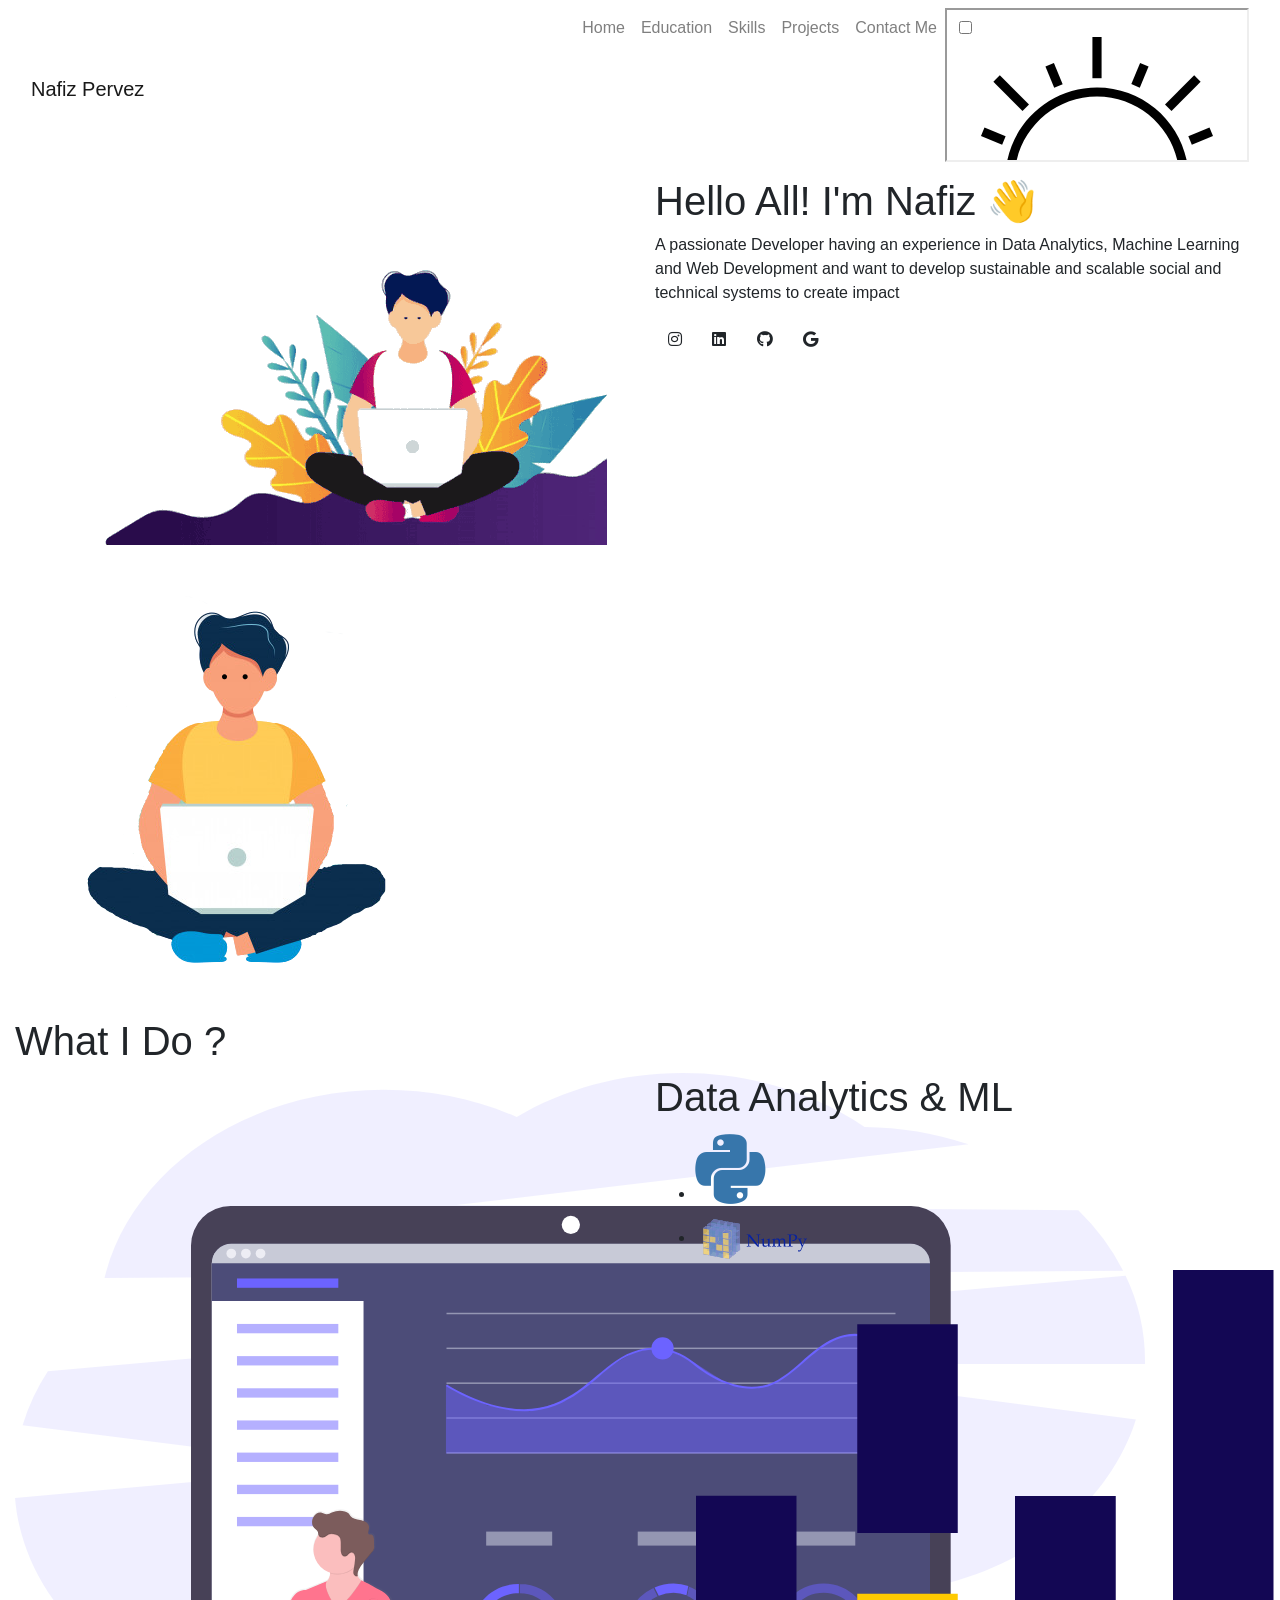
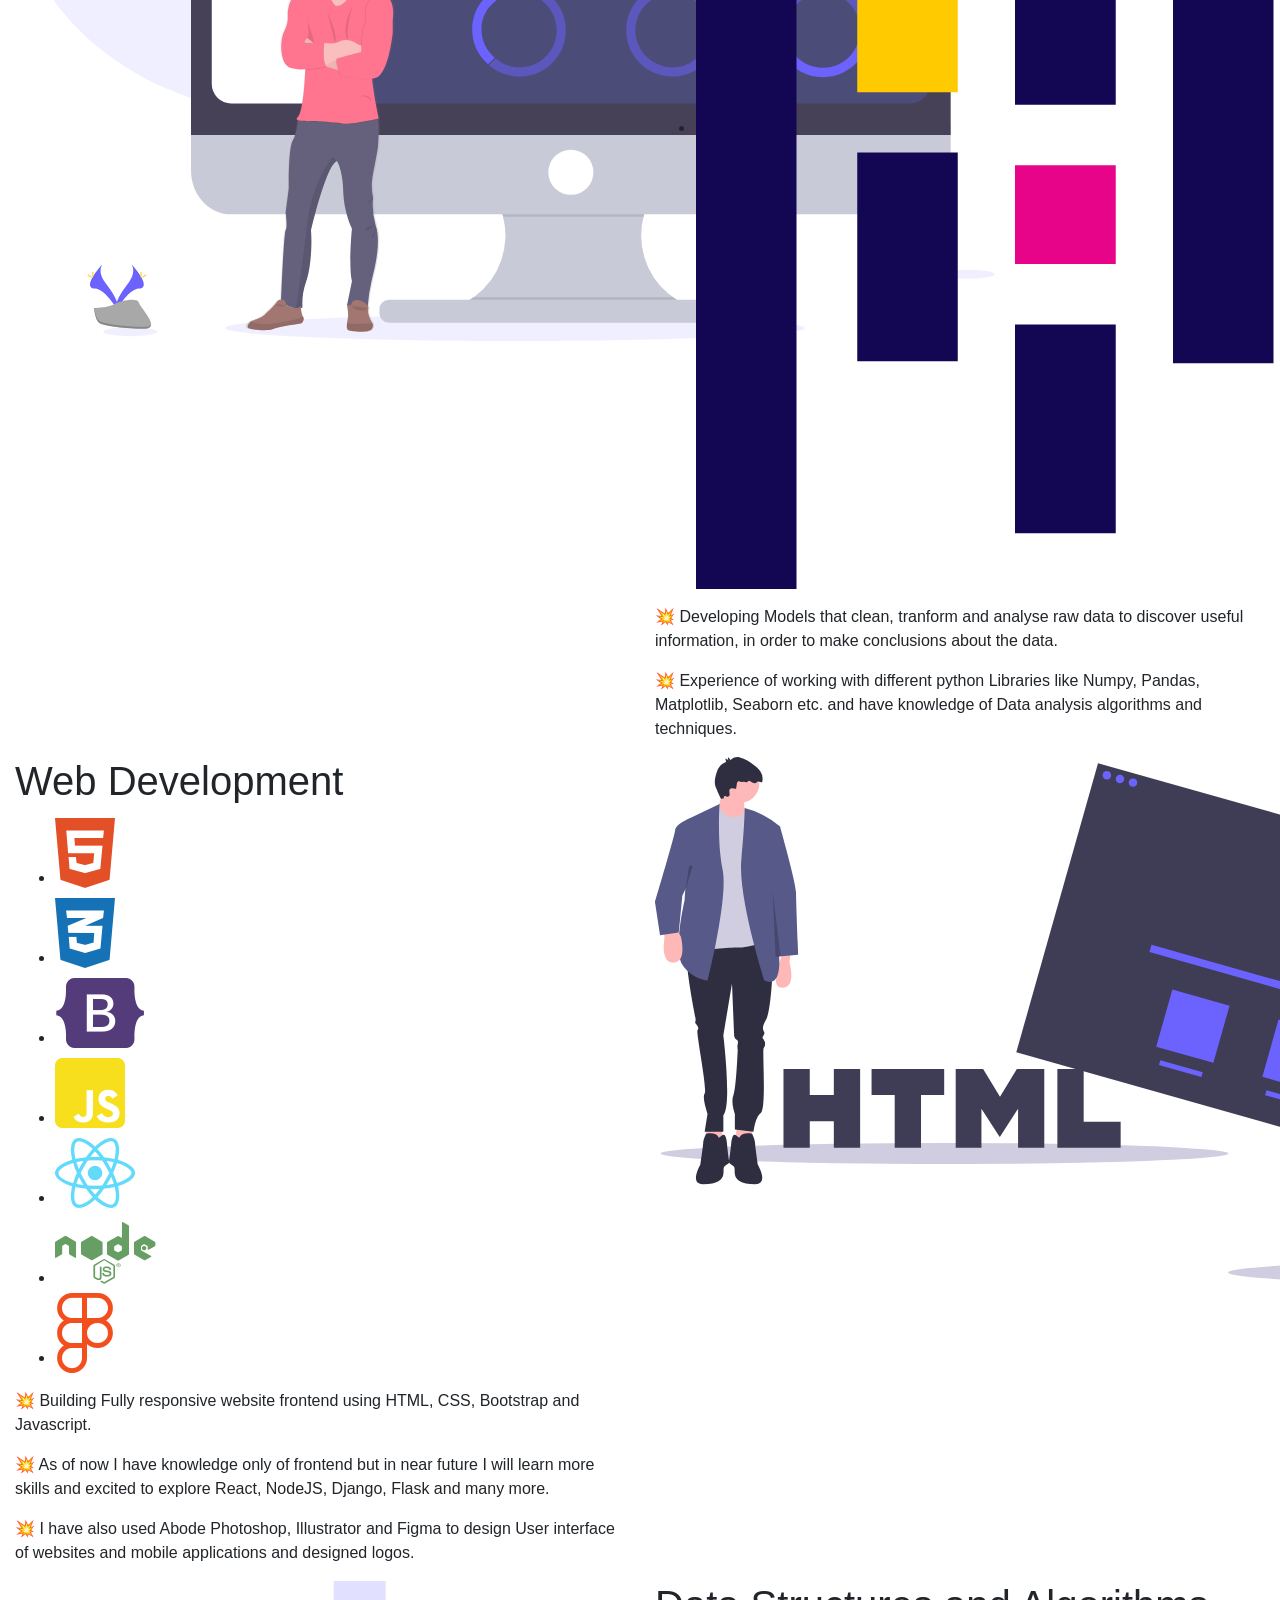
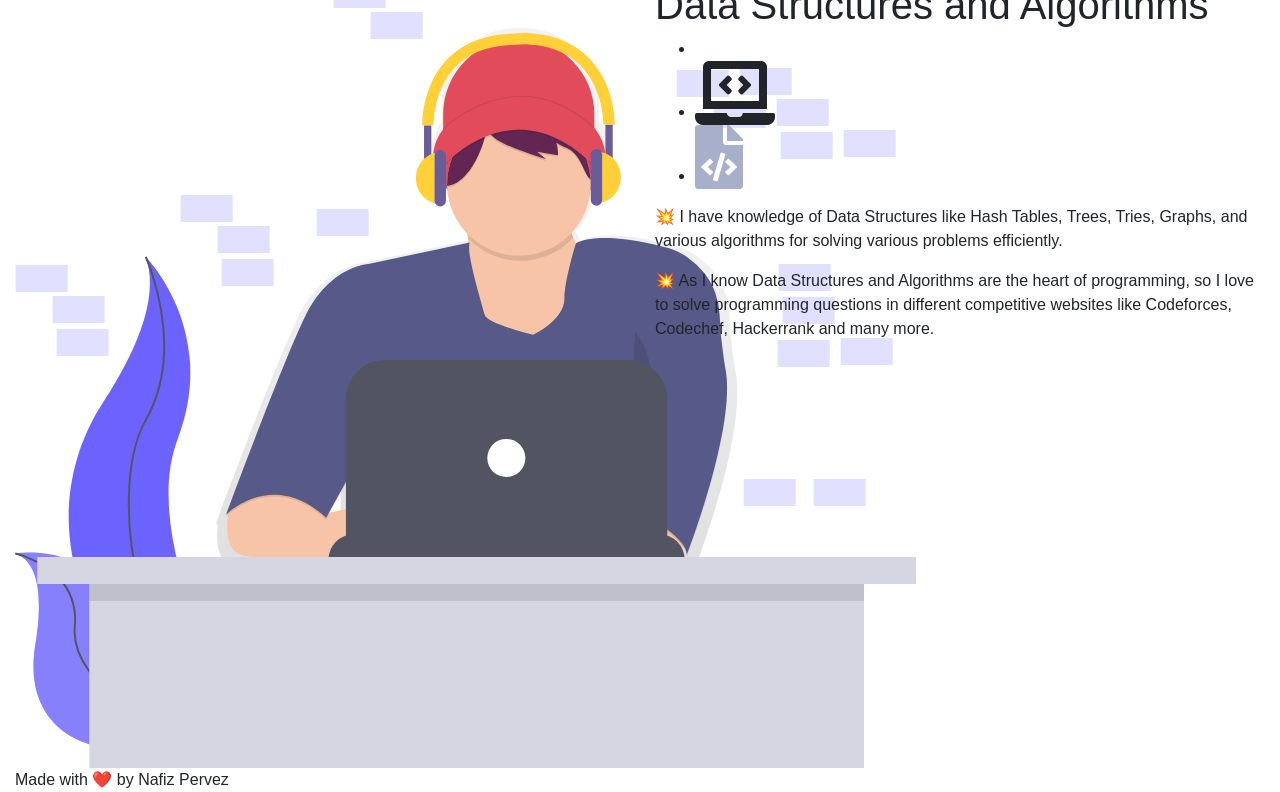
==== index.html @ e8b87438 "Name Changed First Name" ====
<!DOCTYPE html>
<html lang="en" dir="ltr">
  <head>
    <meta charset="utf-8" />
    <meta name="viewport" content="width=device-width,initial-scale=1" />
    <title>Nafiz's Portfolio</title>
    <link rel="icon" href="Image/engineer.ico" />
    <link
      rel="stylesheet"
      href="https://stackpath.bootstrapcdn.com/bootstrap/4.5.0/css/bootstrap.min.css"
      integrity="sha384-9aIt2nRpC12Uk9gS9baDl411NQApFmC26EwAOH8WgZl5MYYxFfc+NcPb1dKGj7Sk"
      crossorigin="anonymous"
    />
    <link rel="stylesheet" href="style.css" />
    <link rel="stylesheet" href="dark-mode.css" />

    <link
      href="https://fonts.googleapis.com/css2?family=Arizonia&family=Montserrat:wght@400;800&display=swap"
      rel="stylesheet"
    />
    <link
      href="https://fonts.googleapis.com/css2?family=Open+Sans:wght@700&display=swap"
      rel="stylesheet"
    />
    <link
      rel="stylesheet"
      href="https://use.fontawesome.com/releases/v5.4.1/css/all.css"
    />
    <link
      rel="stylesheet"
      href="https://cdnjs.cloudflare.com/ajax/libs/font-awesome/5.13.1/css/all.min.css"
    />
    <script
      src="https://code.jquery.com/jquery-3.5.1.slim.min.js"
      integrity="sha384-DfXdz2htPH0lsSSs5nCTpuj/zy4C+OGpamoFVy38MVBnE+IbbVYUew+OrCXaRkfj"
      crossorigin="anonymous"
    ></script>
    <script
      src="https://cdn.jsdelivr.net/npm/popper.js@1.16.0/dist/umd/popper.min.js"
      integrity="sha384-Q6E9RHvbIyZFJoft+2mJbHaEWldlvI9IOYy5n3zV9zzTtmI3UksdQRVvoxMfooAo"
      crossorigin="anonymous"
    ></script>
    <script
      src="https://stackpath.bootstrapcdn.com/bootstrap/4.5.0/js/bootstrap.min.js"
      integrity="sha384-OgVRvuATP1z7JjHLkuOU7Xw704+h835Lr+6QL9UvYjZE3Ipu6Tp75j7Bh/kR0JKI"
      crossorigin="anonymous"
    ></script>
  </head>
  <script
    async
    src="https://www.googletagmanager.com/gtag/js?id=G-WZXPVQDR2Q"
  ></script>
  <script>
    window.dataLayer = window.dataLayer || [];
    function gtag() {
      dataLayer.push(arguments);
    }
    gtag("js", new Date());

    gtag("config", "G-WZXPVQDR2Q");
  </script>
  <body class="container-fluid body_section">
    <header>
      <nav class="navbar navbar-expand-lg navbar-light">
        <a class="navbar-brand brand-name" href="#">Nafiz Pervez</a>
        <button
          class="navbar-toggler"
          type="button"
          data-toggle="collapse"
          data-target="#navbarSupportedContent"
          aria-controls="navbarSupportedContent"
          aria-expanded="false"
          aria-label="Toggle navigation"
        >
          <span class="navbar-toggler-icon"></span>
        </button>

        <div class="collapse navbar-collapse" id="navbarSupportedContent">
          <ul class="navbar-nav ml-auto">
            <li class="nav-item">
              <a class="nav-link headerachor" href="index.html">Home</a>
            </li>
            <li class="nav-item">
              <a class="nav-link headerachor" href="education.html"
                >Education</a
              >
            </li>
            <li class="nav-item">
              <a class="nav-link headerachor" href="skill.html">Skills</a>
            </li>
            <li class="nav-item">
              <a class="nav-link headerachor" href="project.html">Projects</a>
            </li>
            <li class="nav-item">
              <a class="nav-link headerachor" href="contact.html">Contact Me</a>
            </li>
            <li>
              <iframe
                id="toggle-iframe"
                onload="onIframeLoad()"
                src="toggle.html"
              ></iframe>
            </li>
          </ul>
        </div>
      </nav>
    </header>

    <section id="Home">
      <div class="row column1">
        <div class="col-lg-6 col-md-6 first-image">
          <img class="boyimage" src="Image/20200630_162659.gif" alt="" />
        </div>
        <div class="col-lg-6 section-1">
          <h1 class="Hello">
            Hello All! I'm Nafiz <span class="wave">👋</span>
          </h1>
          <p>
            A passionate Developer having an experience in Data Analytics,
            Machine Learning and Web Development and want to develop sustainable
            and scalable social and technical systems to create impact
          </p>
          <div class="social_media_icon">
            <a
              class="btn"
              href="https://www.instagram.com/Nafiz.verma_/"
              target="_blank"
            >
              <i class="fab fa-instagram"></i>
            </a>
            <a
              class="btn"
              href="https://www.linkedin.com/in/Nafiz-verma-70b9b0196/"
              target="_blank"
            >
              <i class="fab fa-linkedin" aria-hidden="true"></i>
            </a>
            <a
              class="btn"
              href="https://github.com/AjitVerma15"
              target="_blank"
            >
              <i class="fab fa-github"></i>
            </a>
            <a
              class="btn"
              href="mailto:ajitverma1503@gmail.com"
              target="_blank"
            >
              <i class="fab fa-google"></i>
            </a>
          </div>
        </div>
        <div class="Image-boy col-lg-6">
          <img class="boy" src="Image/Boy-image.png" alt="" />
        </div>
      </div>
    </section>

    <section id="Whatido">
      <h1>What I Do ?</h1>
      <div class="row feature-1">
        <div class="col-lg-6 col-md-6 Feature-first-image">
          <img class="Feature-svg-image" src="Image/Data_Analysis.svg" alt="" />
        </div>
        <div class="col-lg-6 col-md-6">
          <h1 class="Feature-Heading">Data Analytics & ML</h1>
          <ul class="dev-icon">
            <li><i class="fab fa-python fa-5x" style="color: #3776ab;"></i></li>
            <li><img class="numpy" src="Image/numpy-ar21.svg" alt="" /></li>
            <li>
              <img class="pandas" src="Image/kindpng_5747046.png" alt="" />
            </li>
          </ul>
          <div class="Data-Analytic">
            <p class="Features-paragraph">
              💥 Developing Models that clean, tranform and analyse raw data to
              discover useful information, in order to make conclusions about
              the data.
            </p>
            <p class="Features-paragraph">
              💥 Experience of working with different python Libraries like
              Numpy, Pandas, Matplotlib, Seaborn etc. and have knowledge of Data
              analysis algorithms and techniques.
            </p>
          </div>
        </div>
      </div>
      <div class="row feature-2">
        <div class="col-lg-6 col-md-6 feature-web">
          <h1 class="Feature-Heading">Web Development</h1>
          <ul class="dev-icon">
            <li><i class="fab fa-html5 fa-5x" style="color: #e34f26;"></i></li>
            <li>
              <i class="fab fa-css3-alt fa-5x" style="color: #1572b6;"></i>
            </li>
            <li>
              <i class="fab fa-bootstrap fa-5x" style="color: #543b79;"></i>
            </li>
            <li>
              <i class="fab fa-js-square fa-5x" style="color: #f7df1e;"></i>
            </li>
            <li><i class="fab fa-react fa-5x" style="color: #61dafb;"></i></li>
            <li><i class="fab fa-node fa-5x" style="color: #679e63;"></i></li>
            <li><i class="fab fa-figma fa-5x" style="color: #f24e1e;"></i></li>
          </ul>
          <div class="Data-Analytic">
            <p class="Features-paragraph">
              💥 Building Fully responsive website frontend using HTML, CSS,
              Bootstrap and Javascript.
            </p>
            <p class="Features-paragraph">
              💥 As of now I have knowledge only of frontend but in near future
              I will learn more skills and excited to explore React, NodeJS,
              Django, Flask and many more.
            </p>
            <p class="Features-paragraph">
              💥 I have also used Abode Photoshop, Illustrator and Figma to
              design User interface of websites and mobile applications and
              designed logos.
            </p>
          </div>
        </div>
        <div class="col-lg-6 col-md-6 Feature-second-image">
          <img class="Feature-svg-image" src="Image/website.svg" alt="" />
        </div>
      </div>
      <div class="row feature-3">
        <div class="col-lg-6 col-md-6 Feature-third-image">
          <img class="Feature-svg-image-3" src="Image/Coding.svg" alt="" />
        </div>
        <div class="col-lg-6 col-md-6 feature-coding">
          <h1 class="Feature-Heading">Data Structures and Algorithms</h1>
          <ul class="dev-icon">
            <li></li>
            <li><i class="fas fa-laptop-code fa-4x"></i></li>

            <li>
              <i class="fas fa-file-code fa-4x" style="color: #a8afcb;"></i>
            </li>
          </ul>
          <div class="Data-Analytic">
            <p class="Features-paragraph">
              💥 I have knowledge of Data Structures like Hash Tables, Trees,
              Tries, Graphs, and various algorithms for solving various problems
              efficiently.
            </p>
            <p class="Features-paragraph">
              💥 As I know Data Structures and Algorithms are the heart of
              programming, so I love to solve programming questions in different
              competitive websites like Codeforces, Codechef, Hackerrank and
              many more.
            </p>
          </div>
        </div>
      </div>
    </section>
    <footer class="footer">Made with ❤️ by Nafiz Pervez</footer>
    <script src="dark-mode.js"></script>
  </body>
</html>
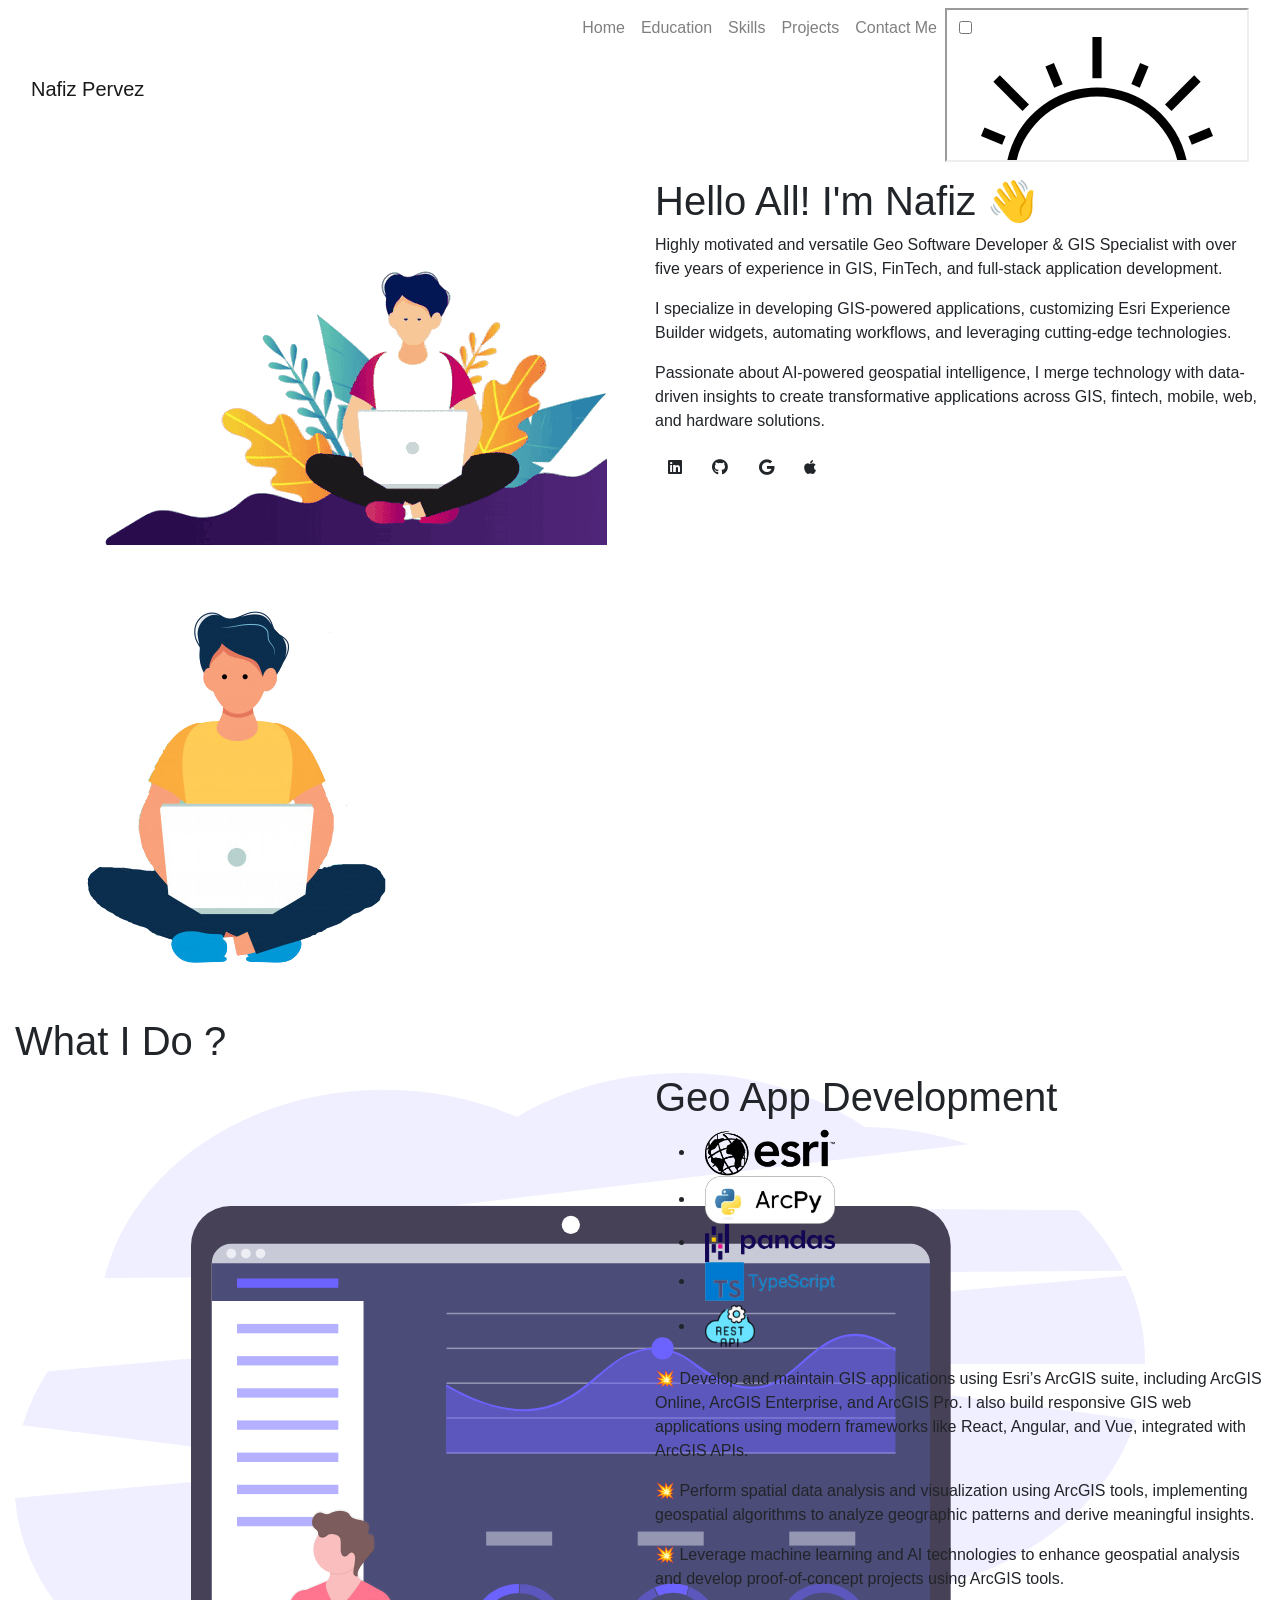
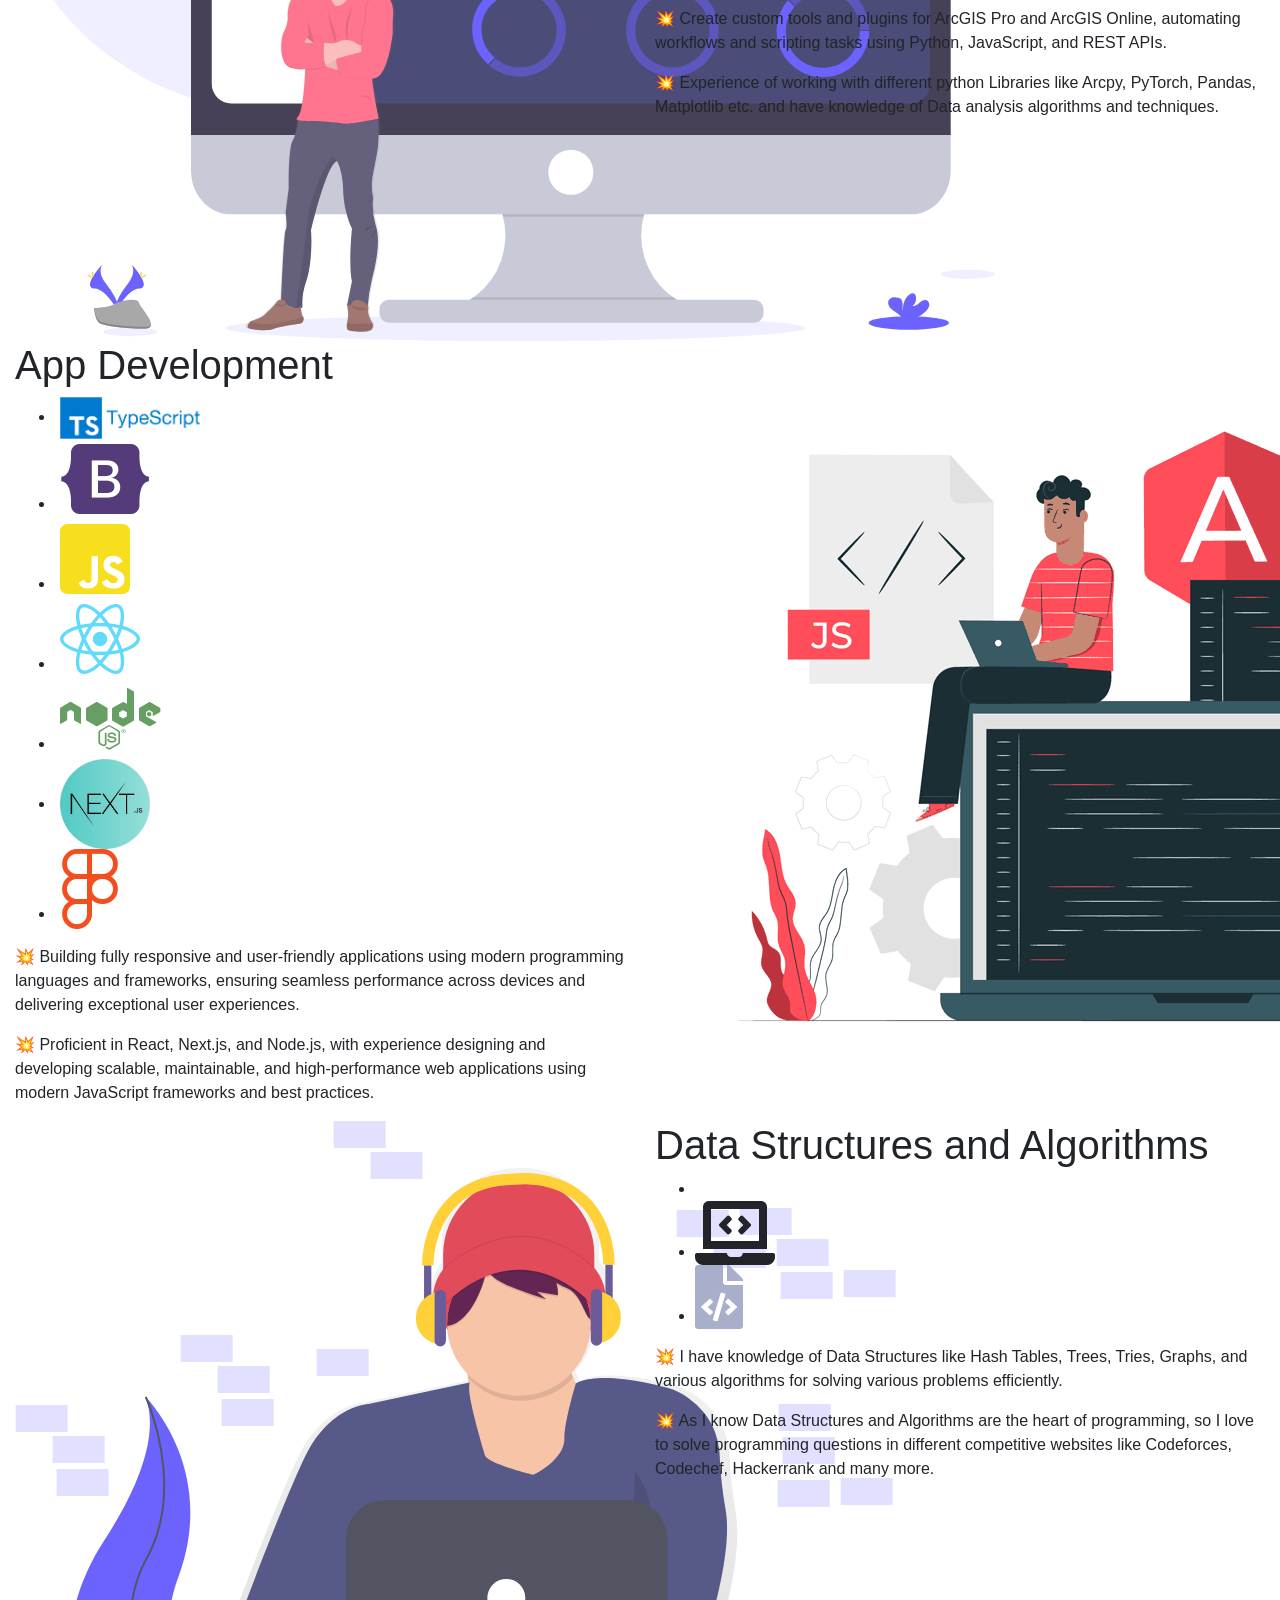
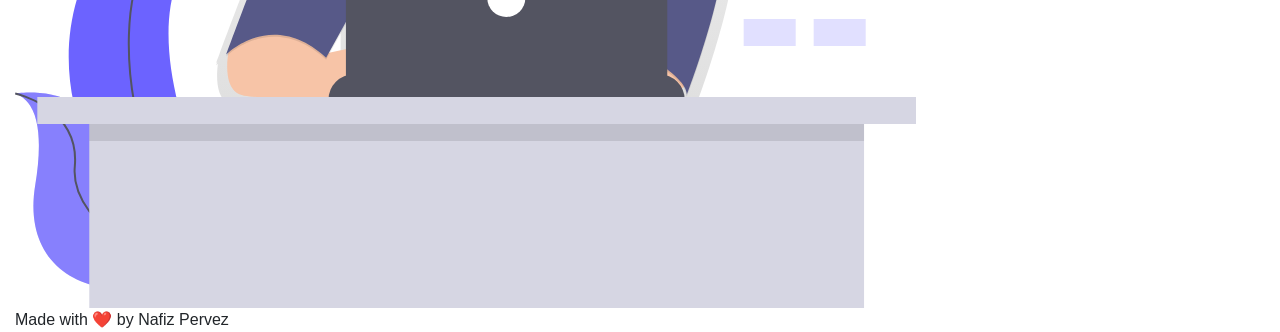
==== commit da9f63b6: "Home Page Changed" ====
--- a/index.html
+++ b/index.html
@@ -1,55 +1,32 @@
 <!DOCTYPE html>
 <html lang="en" dir="ltr">
+
   <head>
     <meta charset="utf-8" />
     <meta name="viewport" content="width=device-width,initial-scale=1" />
     <title>Nafiz's Portfolio</title>
     <link rel="icon" href="Image/engineer.ico" />
-    <link
-      rel="stylesheet"
-      href="https://stackpath.bootstrapcdn.com/bootstrap/4.5.0/css/bootstrap.min.css"
-      integrity="sha384-9aIt2nRpC12Uk9gS9baDl411NQApFmC26EwAOH8WgZl5MYYxFfc+NcPb1dKGj7Sk"
-      crossorigin="anonymous"
-    />
+    <link rel="stylesheet" href="https://stackpath.bootstrapcdn.com/bootstrap/4.5.0/css/bootstrap.min.css"
+      integrity="sha384-9aIt2nRpC12Uk9gS9baDl411NQApFmC26EwAOH8WgZl5MYYxFfc+NcPb1dKGj7Sk" crossorigin="anonymous" />
     <link rel="stylesheet" href="style.css" />
     <link rel="stylesheet" href="dark-mode.css" />
 
-    <link
-      href="https://fonts.googleapis.com/css2?family=Arizonia&family=Montserrat:wght@400;800&display=swap"
-      rel="stylesheet"
-    />
-    <link
-      href="https://fonts.googleapis.com/css2?family=Open+Sans:wght@700&display=swap"
-      rel="stylesheet"
-    />
-    <link
-      rel="stylesheet"
-      href="https://use.fontawesome.com/releases/v5.4.1/css/all.css"
-    />
-    <link
-      rel="stylesheet"
-      href="https://cdnjs.cloudflare.com/ajax/libs/font-awesome/5.13.1/css/all.min.css"
-    />
-    <script
-      src="https://code.jquery.com/jquery-3.5.1.slim.min.js"
+    <link href="https://fonts.googleapis.com/css2?family=Arizonia&family=Montserrat:wght@400;800&display=swap"
+      rel="stylesheet" />
+    <link href="https://fonts.googleapis.com/css2?family=Open+Sans:wght@700&display=swap" rel="stylesheet" />
+    <link rel="stylesheet" href="https://use.fontawesome.com/releases/v5.4.1/css/all.css" />
+    <link rel="stylesheet" href="https://cdnjs.cloudflare.com/ajax/libs/font-awesome/5.13.1/css/all.min.css" />
+    <script src="https://code.jquery.com/jquery-3.5.1.slim.min.js"
       integrity="sha384-DfXdz2htPH0lsSSs5nCTpuj/zy4C+OGpamoFVy38MVBnE+IbbVYUew+OrCXaRkfj"
-      crossorigin="anonymous"
-    ></script>
-    <script
-      src="https://cdn.jsdelivr.net/npm/popper.js@1.16.0/dist/umd/popper.min.js"
+      crossorigin="anonymous"></script>
+    <script src="https://cdn.jsdelivr.net/npm/popper.js@1.16.0/dist/umd/popper.min.js"
       integrity="sha384-Q6E9RHvbIyZFJoft+2mJbHaEWldlvI9IOYy5n3zV9zzTtmI3UksdQRVvoxMfooAo"
-      crossorigin="anonymous"
-    ></script>
-    <script
-      src="https://stackpath.bootstrapcdn.com/bootstrap/4.5.0/js/bootstrap.min.js"
+      crossorigin="anonymous"></script>
+    <script src="https://stackpath.bootstrapcdn.com/bootstrap/4.5.0/js/bootstrap.min.js"
       integrity="sha384-OgVRvuATP1z7JjHLkuOU7Xw704+h835Lr+6QL9UvYjZE3Ipu6Tp75j7Bh/kR0JKI"
-      crossorigin="anonymous"
-    ></script>
+      crossorigin="anonymous"></script>
   </head>
-  <script
-    async
-    src="https://www.googletagmanager.com/gtag/js?id=G-WZXPVQDR2Q"
-  ></script>
+  <script async src="https://www.googletagmanager.com/gtag/js?id=G-WZXPVQDR2Q"></script>
   <script>
     window.dataLayer = window.dataLayer || [];
     function gtag() {
@@ -59,19 +36,13 @@
 
     gtag("config", "G-WZXPVQDR2Q");
   </script>
+
   <body class="container-fluid body_section">
     <header>
       <nav class="navbar navbar-expand-lg navbar-light">
         <a class="navbar-brand brand-name" href="#">Nafiz Pervez</a>
-        <button
-          class="navbar-toggler"
-          type="button"
-          data-toggle="collapse"
-          data-target="#navbarSupportedContent"
-          aria-controls="navbarSupportedContent"
-          aria-expanded="false"
-          aria-label="Toggle navigation"
-        >
+        <button class="navbar-toggler" type="button" data-toggle="collapse" data-target="#navbarSupportedContent"
+          aria-controls="navbarSupportedContent" aria-expanded="false" aria-label="Toggle navigation">
           <span class="navbar-toggler-icon"></span>
         </button>
 
@@ -81,9 +52,7 @@
               <a class="nav-link headerachor" href="index.html">Home</a>
             </li>
             <li class="nav-item">
-              <a class="nav-link headerachor" href="education.html"
-                >Education</a
-              >
+              <a class="nav-link headerachor" href="education.html">Education</a>
             </li>
             <li class="nav-item">
               <a class="nav-link headerachor" href="skill.html">Skills</a>
@@ -95,11 +64,7 @@
               <a class="nav-link headerachor" href="contact.html">Contact Me</a>
             </li>
             <li>
-              <iframe
-                id="toggle-iframe"
-                onload="onIframeLoad()"
-                src="toggle.html"
-              ></iframe>
+              <iframe id="toggle-iframe" onload="onIframeLoad()" src="toggle.html"></iframe>
             </li>
           </ul>
         </div>
@@ -116,38 +81,33 @@
             Hello All! I'm Nafiz <span class="wave">👋</span>
           </h1>
           <p>
-            A passionate Developer having an experience in Data Analytics,
-            Machine Learning and Web Development and want to develop sustainable
-            and scalable social and technical systems to create impact
+            Highly motivated and versatile Geo Software Developer & GIS Specialist with over five years of experience in
+            GIS,
+            FinTech, and full-stack application development.
+          </p>
+          <p>
+            I specialize in developing GIS-powered applications, customizing Esri Experience Builder widgets, automating
+            workflows, and leveraging cutting-edge technologies.
+          </p>
+          <p>
+            Passionate about AI-powered geospatial intelligence, I merge technology with data-driven insights to create
+            transformative applications across GIS, fintech, mobile, web, and hardware solutions.
           </p>
           <div class="social_media_icon">
-            <a
-              class="btn"
-              href="https://www.instagram.com/Nafiz.verma_/"
-              target="_blank"
-            >
+            <!-- <a class="btn" href="https://www.instagram.com/Nafiz.verma_/" target="_blank">
               <i class="fab fa-instagram"></i>
-            </a>
-            <a
-              class="btn"
-              href="https://www.linkedin.com/in/Nafiz-verma-70b9b0196/"
-              target="_blank"
-            >
+            </a> -->
+            <a class="btn" href="https://www.linkedin.com/in/nafizpervez/" target="_blank">
               <i class="fab fa-linkedin" aria-hidden="true"></i>
             </a>
-            <a
-              class="btn"
-              href="https://github.com/AjitVerma15"
-              target="_blank"
-            >
+            <a class="btn" href="https://github.com/nafizpervez" target="_blank">
               <i class="fab fa-github"></i>
             </a>
-            <a
-              class="btn"
-              href="mailto:ajitverma1503@gmail.com"
-              target="_blank"
-            >
+            <a class="btn" href="mailto:nafizpervez@gmail.com" target="_blank">
               <i class="fab fa-google"></i>
+            </a>
+            <a class="btn" href="mailto:nafiz.pervez@icloud.com" target="_blank">
+              <i class="fab fa-apple"></i>
             </a>
           </div>
         </div>
@@ -164,23 +124,53 @@
           <img class="Feature-svg-image" src="Image/Data_Analysis.svg" alt="" />
         </div>
         <div class="col-lg-6 col-md-6">
-          <h1 class="Feature-Heading">Data Analytics & ML</h1>
+          <h1 class="Feature-Heading">Geo App Development</h1>
           <ul class="dev-icon">
-            <li><i class="fab fa-python fa-5x" style="color: #3776ab;"></i></li>
-            <li><img class="numpy" src="Image/numpy-ar21.svg" alt="" /></li>
-            <li>
-              <img class="pandas" src="Image/kindpng_5747046.png" alt="" />
-            </li>
+            <li><img class="numpy" style="height: auto; width:150px; padding-left:10px; padding-right:10px;"
+                src="Image/Esri.png" alt="" />
+            </li>
+            <li><img class="numpy" style="height: auto; width:150px; padding-left:10px; padding-right:10px;"
+                src="Image/arcpy.png" alt="" />
+            </li>
+            <li>
+              <img class="pandas" style="height: auto; width:150px; padding-left:10px; padding-right:10px;"
+                src="Image/kindpng_5747046.png" alt="" />
+            </li>
+            <li><img class="numpy" style="height: auto; width:150px; padding-left:10px; padding-right:10px;"
+                src="Image/typescript.png" alt="" />
+            </li>
+            <li><img class="numpy" style="height: auto; width:70px; padding-left:10px; padding-right:10px;"
+                src="Image/rest.png" alt="" />
+            </li>
+
+
           </ul>
           <div class="Data-Analytic">
             <p class="Features-paragraph">
-              💥 Developing Models that clean, tranform and analyse raw data to
-              discover useful information, in order to make conclusions about
-              the data.
+              💥 Develop and maintain GIS applications using Esri’s ArcGIS suite, including ArcGIS Online, ArcGIS
+              Enterprise, and ArcGIS
+              Pro. I also build responsive GIS web applications using modern frameworks like React, Angular, and Vue,
+              integrated with
+              ArcGIS APIs.
+            </p>
+            <p class="Features-paragraph">
+              💥 Perform spatial data analysis and visualization using ArcGIS tools, implementing geospatial algorithms
+              to analyze
+              geographic patterns and derive meaningful insights.
+            </p>
+            <p class="Features-paragraph">
+              💥 Leverage machine learning and AI technologies to enhance geospatial analysis and develop
+              proof-of-concept projects using
+              ArcGIS tools.
+            </p>
+            <p class="Features-paragraph">
+              💥 Create custom tools and plugins for ArcGIS Pro and ArcGIS Online, automating workflows and scripting
+              tasks using Python,
+              JavaScript, and REST APIs.
             </p>
             <p class="Features-paragraph">
               💥 Experience of working with different python Libraries like
-              Numpy, Pandas, Matplotlib, Seaborn etc. and have knowledge of Data
+              Arcpy, PyTorch, Pandas, Matplotlib etc. and have knowledge of Data
               analysis algorithms and techniques.
             </p>
           </div>
@@ -188,41 +178,38 @@
       </div>
       <div class="row feature-2">
         <div class="col-lg-6 col-md-6 feature-web">
-          <h1 class="Feature-Heading">Web Development</h1>
+          <h1 class="Feature-Heading">App Development</h1>
           <ul class="dev-icon">
-            <li><i class="fab fa-html5 fa-5x" style="color: #e34f26;"></i></li>
-            <li>
-              <i class="fab fa-css3-alt fa-5x" style="color: #1572b6;"></i>
-            </li>
-            <li>
-              <i class="fab fa-bootstrap fa-5x" style="color: #543b79;"></i>
-            </li>
-            <li>
-              <i class="fab fa-js-square fa-5x" style="color: #f7df1e;"></i>
-            </li>
-            <li><i class="fab fa-react fa-5x" style="color: #61dafb;"></i></li>
-            <li><i class="fab fa-node fa-5x" style="color: #679e63;"></i></li>
-            <li><i class="fab fa-figma fa-5x" style="color: #f24e1e;"></i></li>
+            <li><img class="numpy" style="height: auto; width:150px; padding-left:5px; padding-right:5px;"
+                src="Image/typescript.png" alt="" />
+            </li>
+            <li>
+              <i class="fab fa-bootstrap fa-5x" style="color: #543b79; padding-left:5px; padding-right:5px;"></i>
+            </li>
+            <li>
+              <i class="fab fa-js-square fa-5x" style="color: #f7df1e; padding-left:5px; padding-right:5px;"></i>
+            </li>
+            <li><i class="fab fa-react fa-5x" style="color: #61dafb; padding-left:5px; padding-right:5px;"></i></li>
+            <li><i class="fab fa-node fa-5x" style="color: #679e63; padding-left:5px; padding-right:5px;"></i></li>
+            <li><img class="numpy" style="height: auto; width:100px; padding-left:5px; padding-right:5px;"
+                src="Image/next.png" alt="" />
+            </li>
+            <li><i class="fab fa-figma fa-5x" style="color: #f24e1e; padding-left:5px; padding-right:5px;"></i></li>
+
           </ul>
           <div class="Data-Analytic">
             <p class="Features-paragraph">
-              💥 Building Fully responsive website frontend using HTML, CSS,
-              Bootstrap and Javascript.
-            </p>
-            <p class="Features-paragraph">
-              💥 As of now I have knowledge only of frontend but in near future
-              I will learn more skills and excited to explore React, NodeJS,
-              Django, Flask and many more.
-            </p>
-            <p class="Features-paragraph">
-              💥 I have also used Abode Photoshop, Illustrator and Figma to
-              design User interface of websites and mobile applications and
-              designed logos.
+              💥 Building fully responsive and user-friendly applications using modern programming languages and
+              frameworks, ensuring seamless performance across devices and delivering exceptional user experiences.
+            </p>
+            <p class="Features-paragraph">
+              💥 Proficient in React, Next.js, and Node.js, with experience designing and developing scalable,
+              maintainable, and high-performance web applications using modern JavaScript frameworks and best practices.
             </p>
           </div>
         </div>
         <div class="col-lg-6 col-md-6 Feature-second-image">
-          <img class="Feature-svg-image" src="Image/website.svg" alt="" />
+          <img class="Feature-svg-image" style="padding-bottom: 20px;" src="Image/react-next.png" alt="" />
         </div>
       </div>
       <div class="row feature-3">
@@ -258,4 +245,5 @@
     <footer class="footer">Made with ❤️ by Nafiz Pervez</footer>
     <script src="dark-mode.js"></script>
   </body>
-</html>
+
+</html>
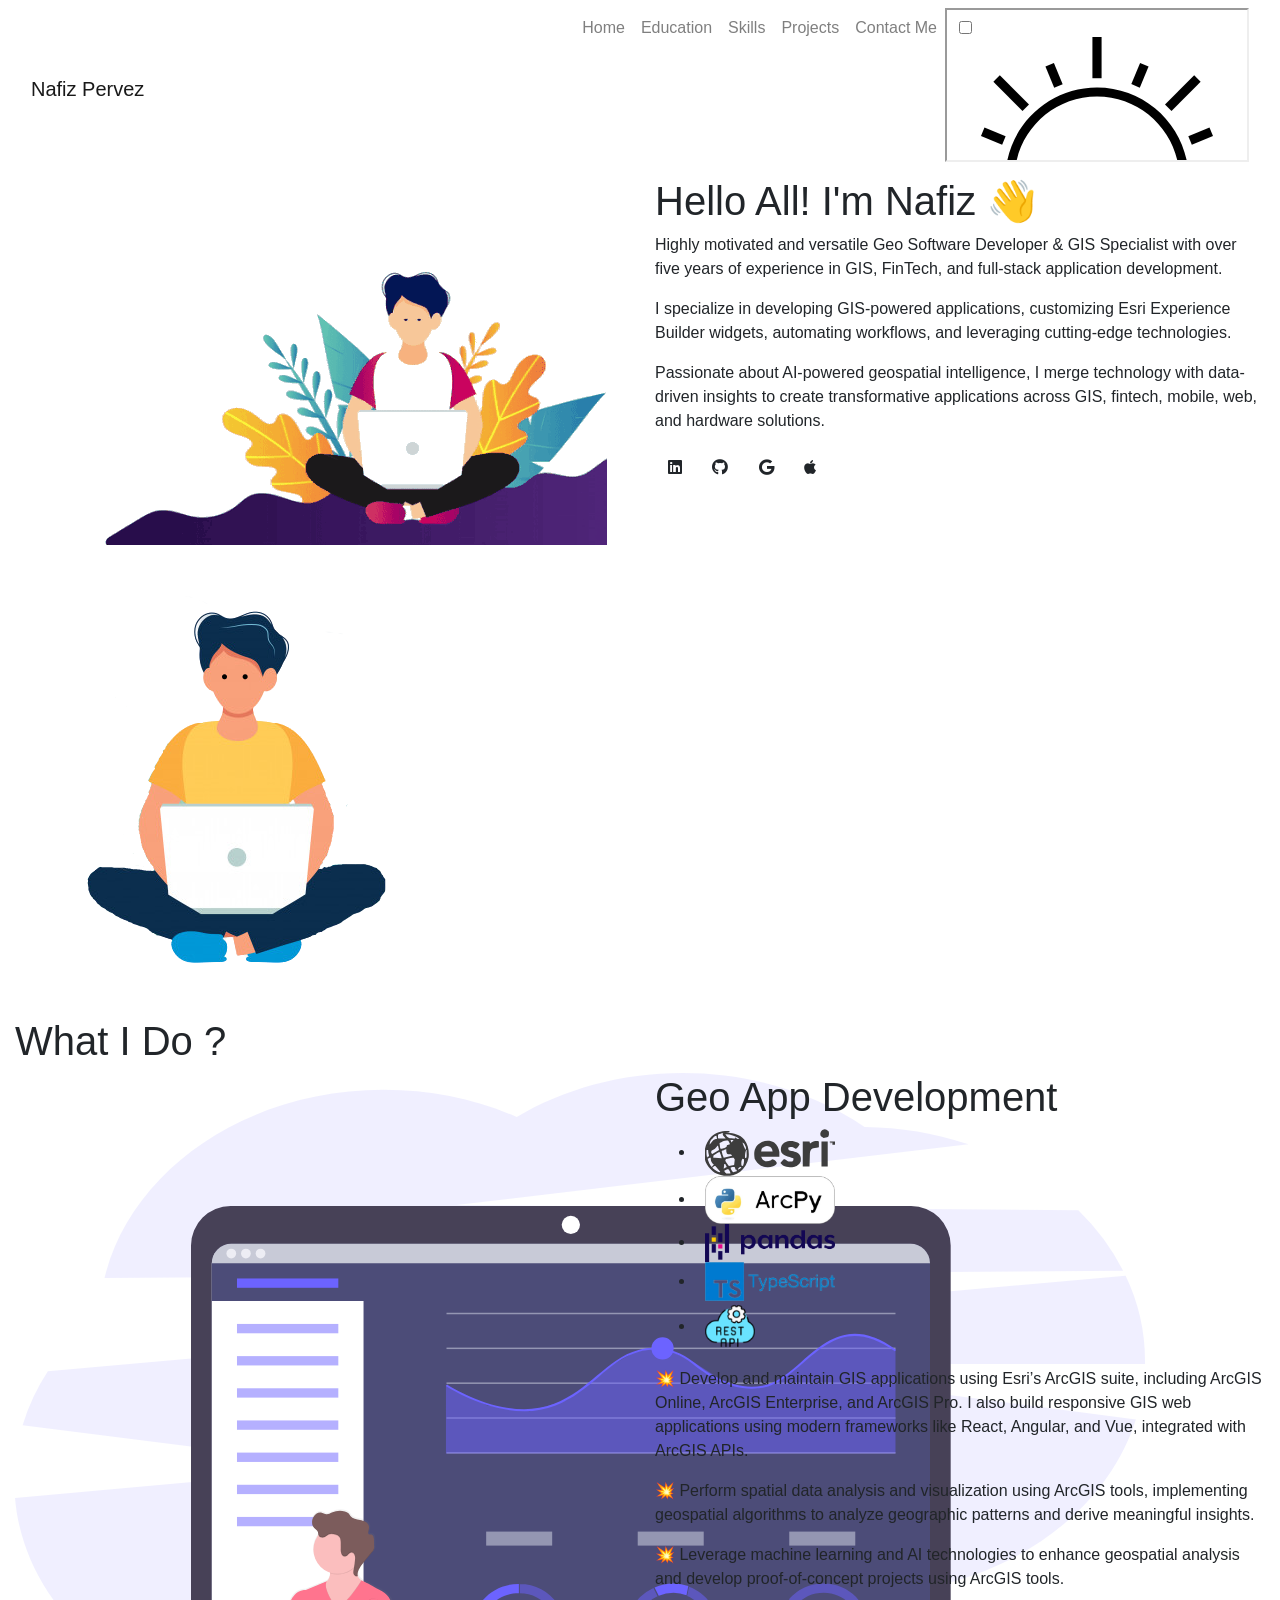
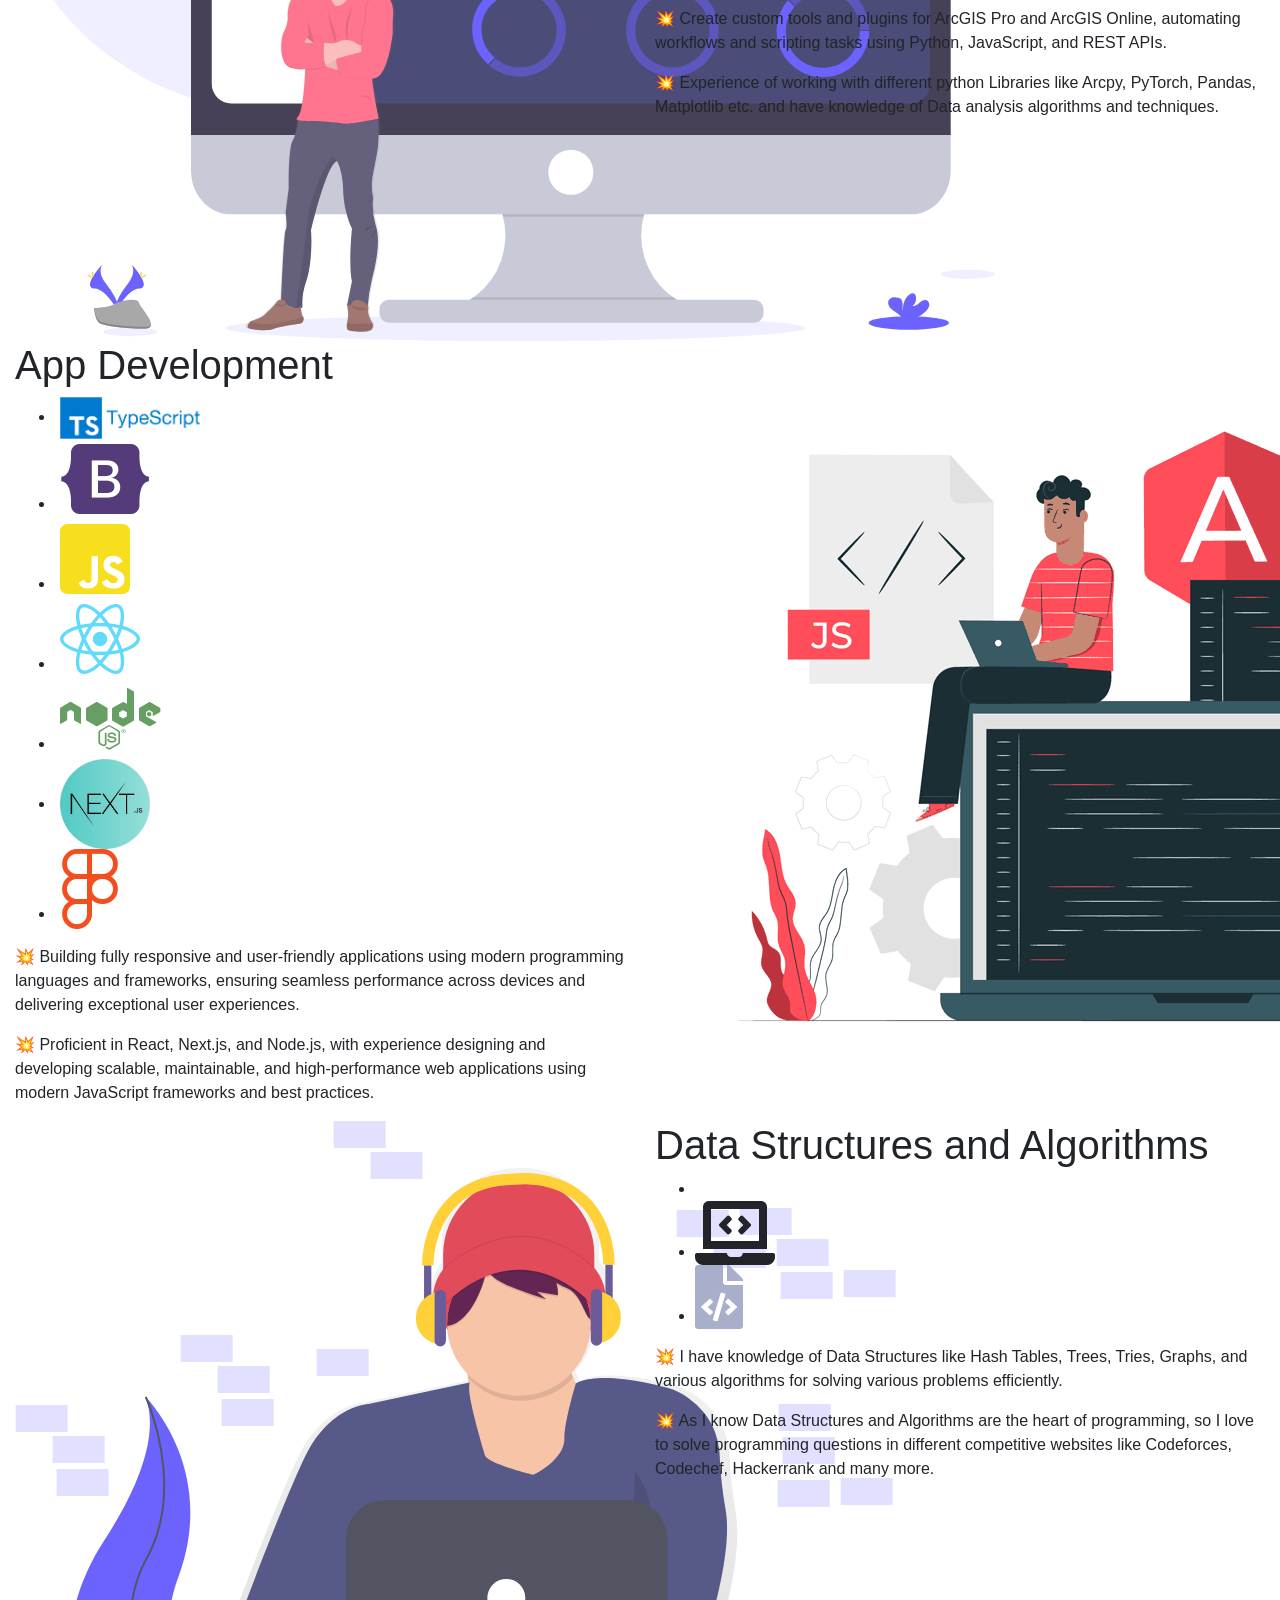
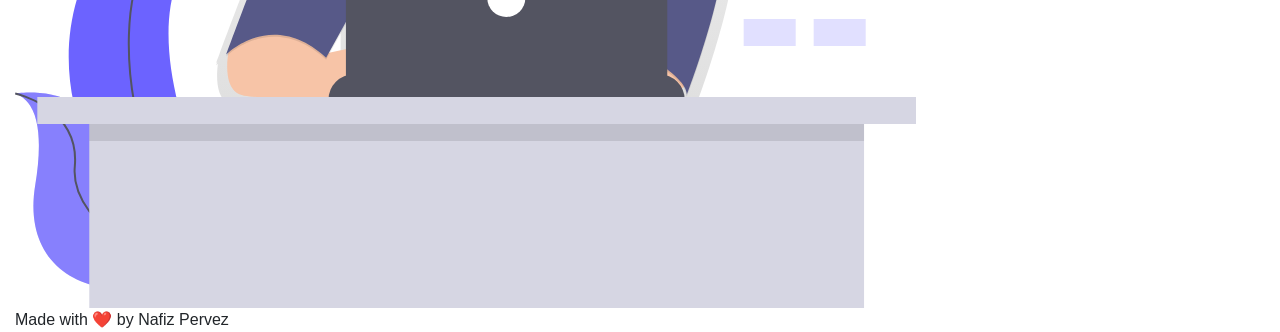
==== commit 633bf4ed: "Education and landing page updated" ====
--- a/index.html
+++ b/index.html
@@ -127,7 +127,7 @@
           <h1 class="Feature-Heading">Geo App Development</h1>
           <ul class="dev-icon">
             <li><img class="numpy" style="height: auto; width:150px; padding-left:10px; padding-right:10px;"
-                src="Image/Esri.png" alt="" />
+                src="Image/Esri.svg" alt="" />
             </li>
             <li><img class="numpy" style="height: auto; width:150px; padding-left:10px; padding-right:10px;"
                 src="Image/arcpy.png" alt="" />
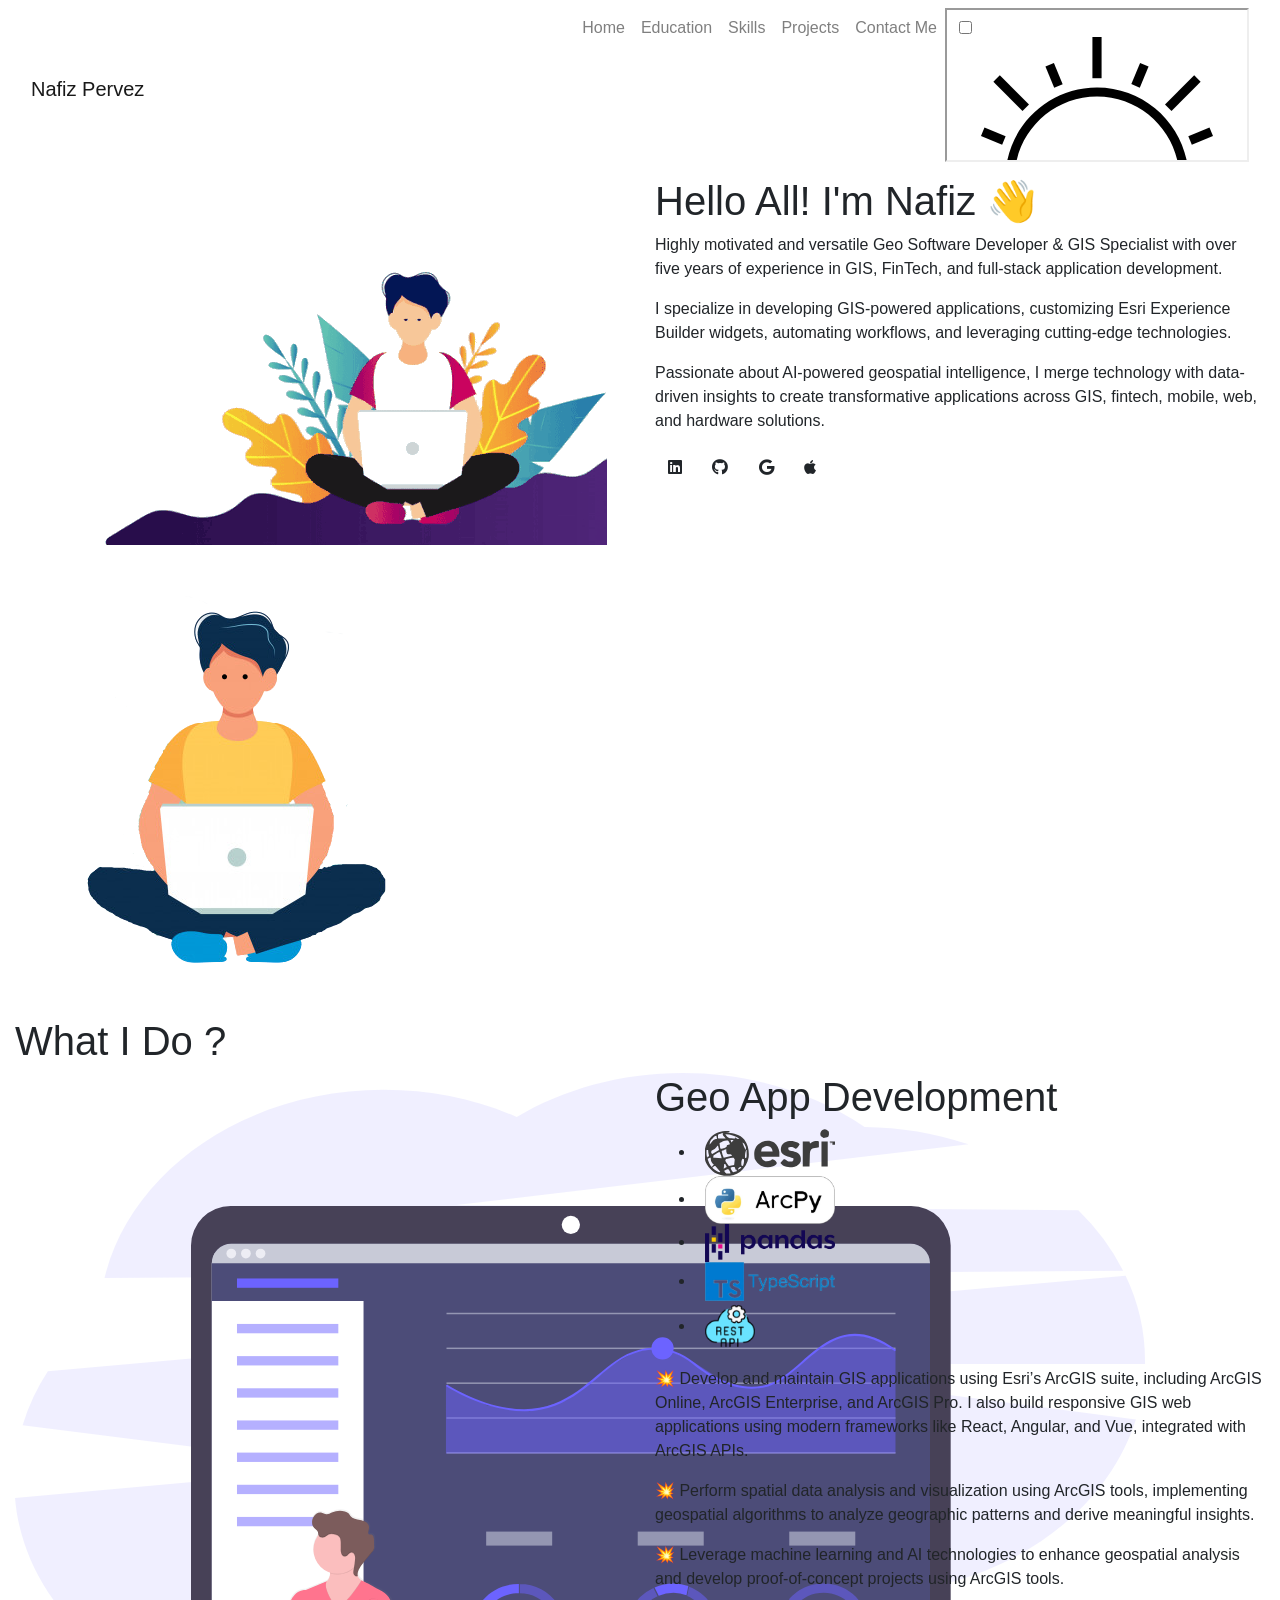
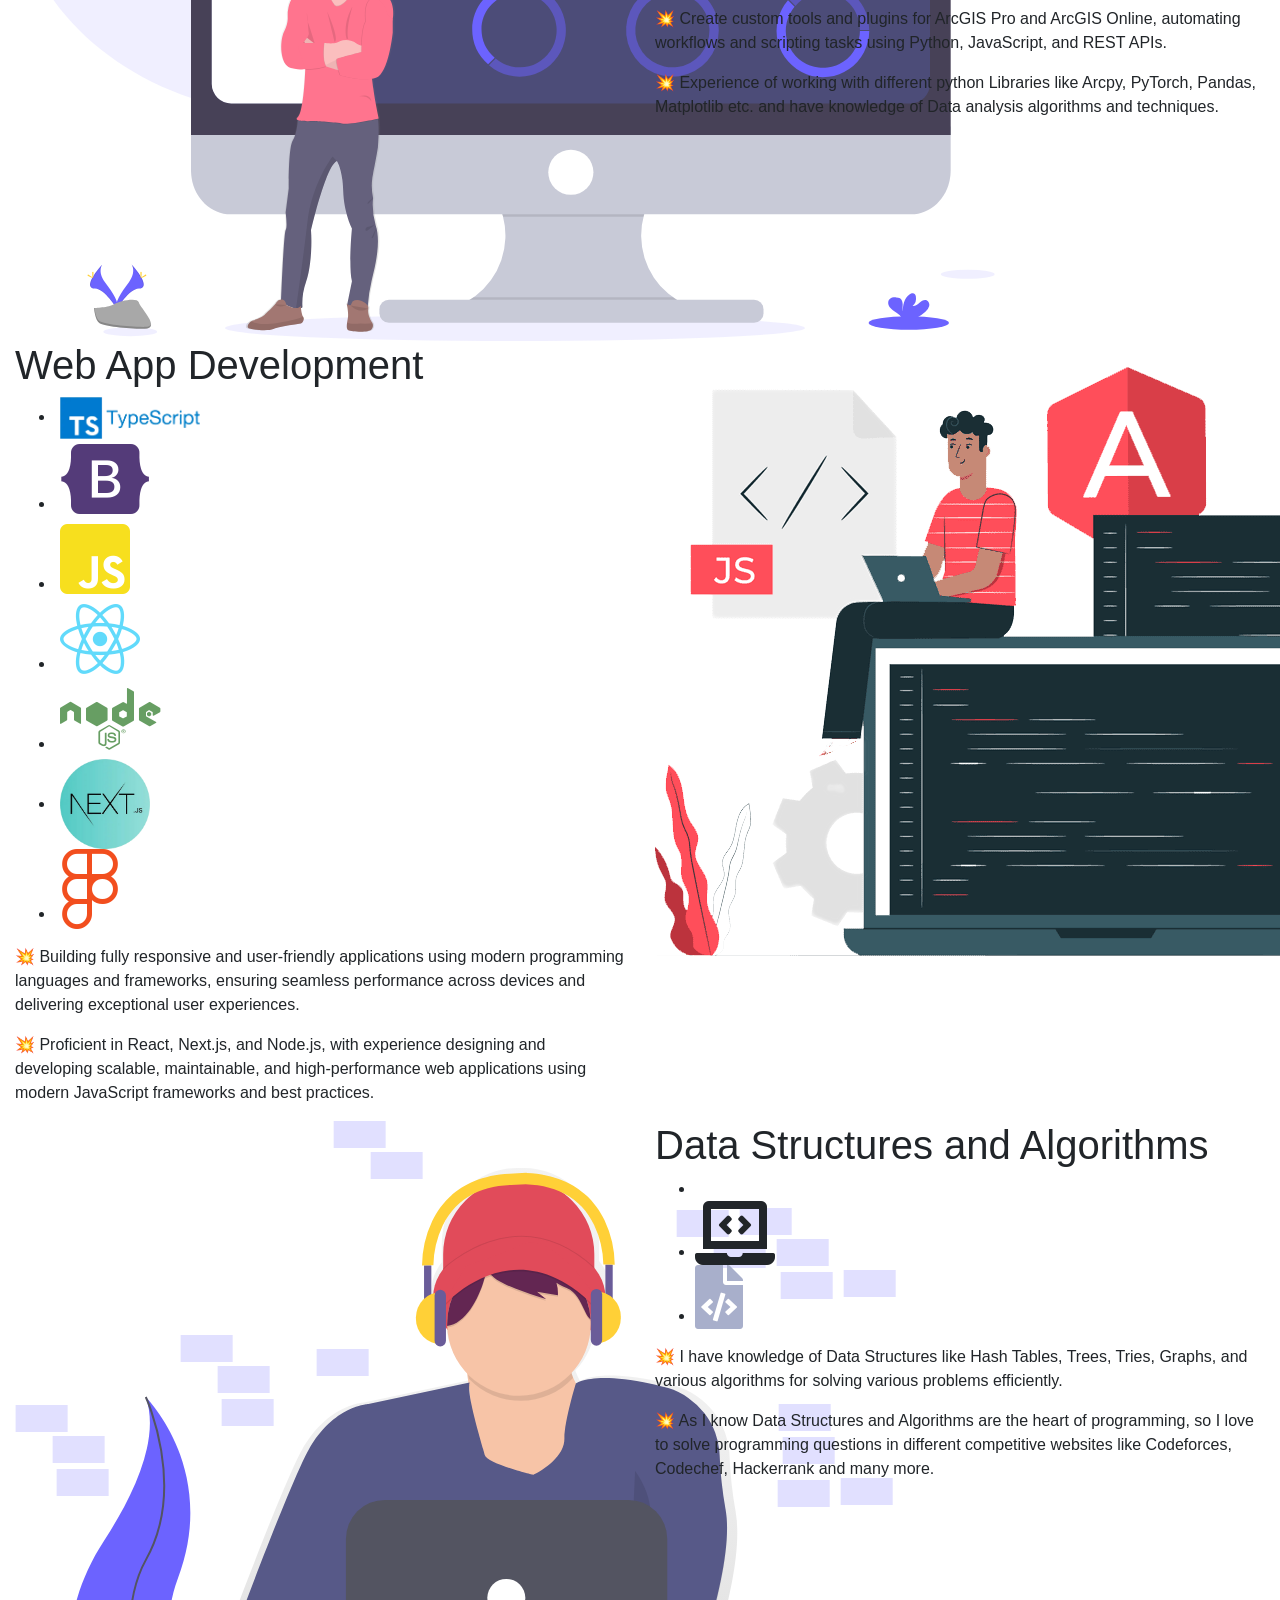
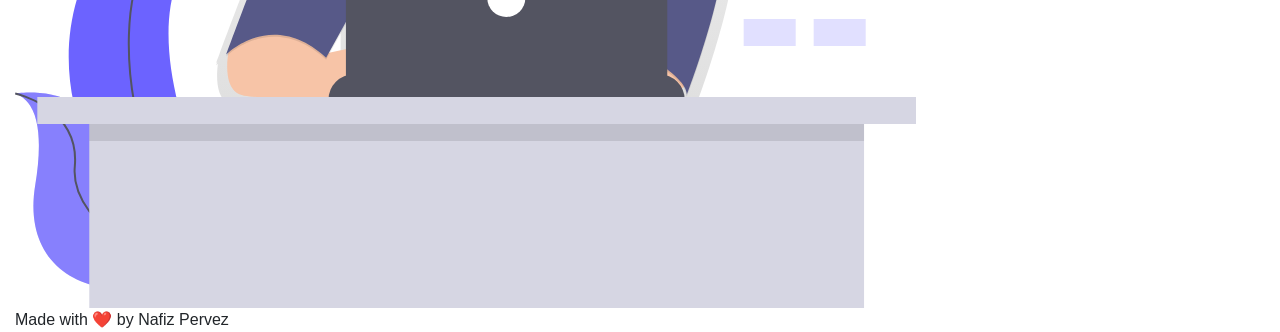
==== commit de4a9ab7: "landing react picture added" ====
--- a/index.html
+++ b/index.html
@@ -178,7 +178,7 @@
       </div>
       <div class="row feature-2">
         <div class="col-lg-6 col-md-6 feature-web">
-          <h1 class="Feature-Heading">App Development</h1>
+          <h1 class="Feature-Heading">Web App Development</h1>
           <ul class="dev-icon">
             <li><img class="numpy" style="height: auto; width:150px; padding-left:5px; padding-right:5px;"
                 src="Image/typescript.png" alt="" />
@@ -209,7 +209,7 @@
           </div>
         </div>
         <div class="col-lg-6 col-md-6 Feature-second-image">
-          <img class="Feature-svg-image" style="padding-bottom: 20px;" src="Image/react-next.png" alt="" />
+          <img class="Feature-svg-image" style="padding-bottom: 20px;" src="Image/react-next-landing.png" alt="" />
         </div>
       </div>
       <div class="row feature-3">
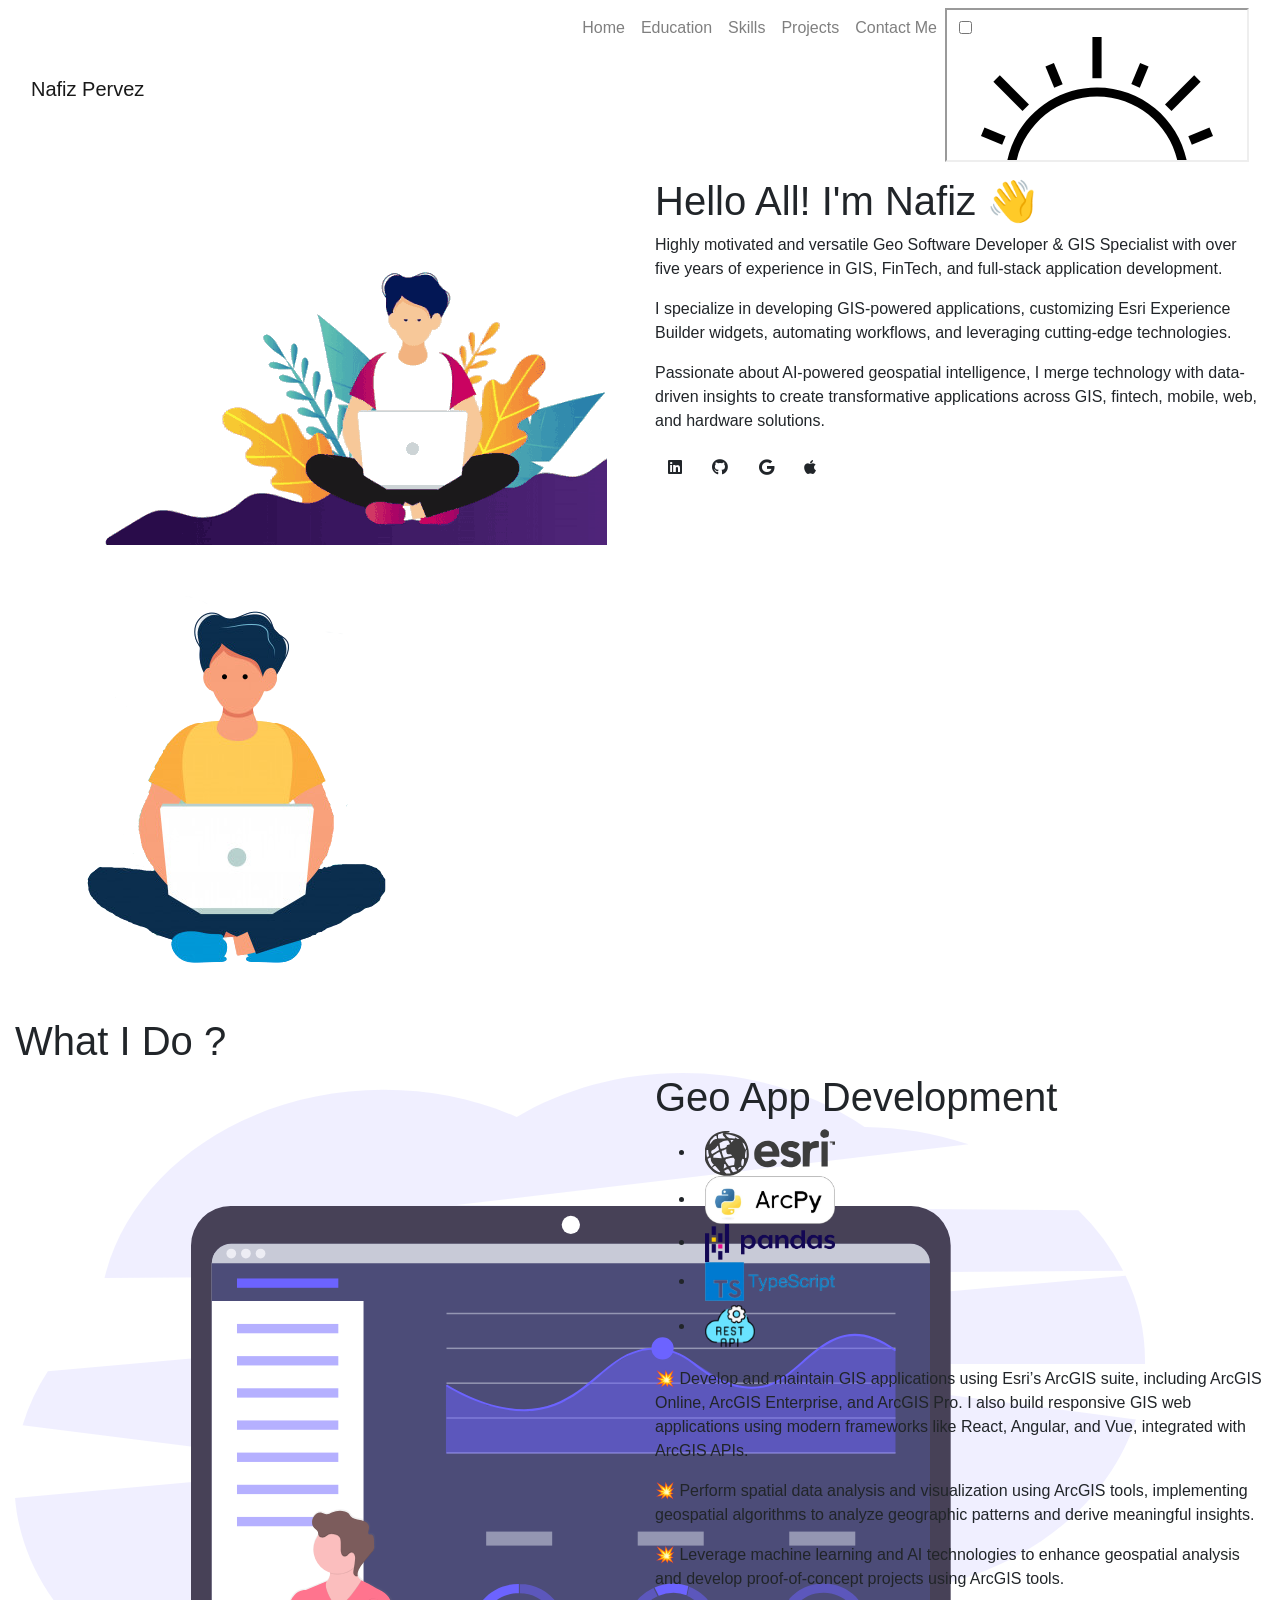
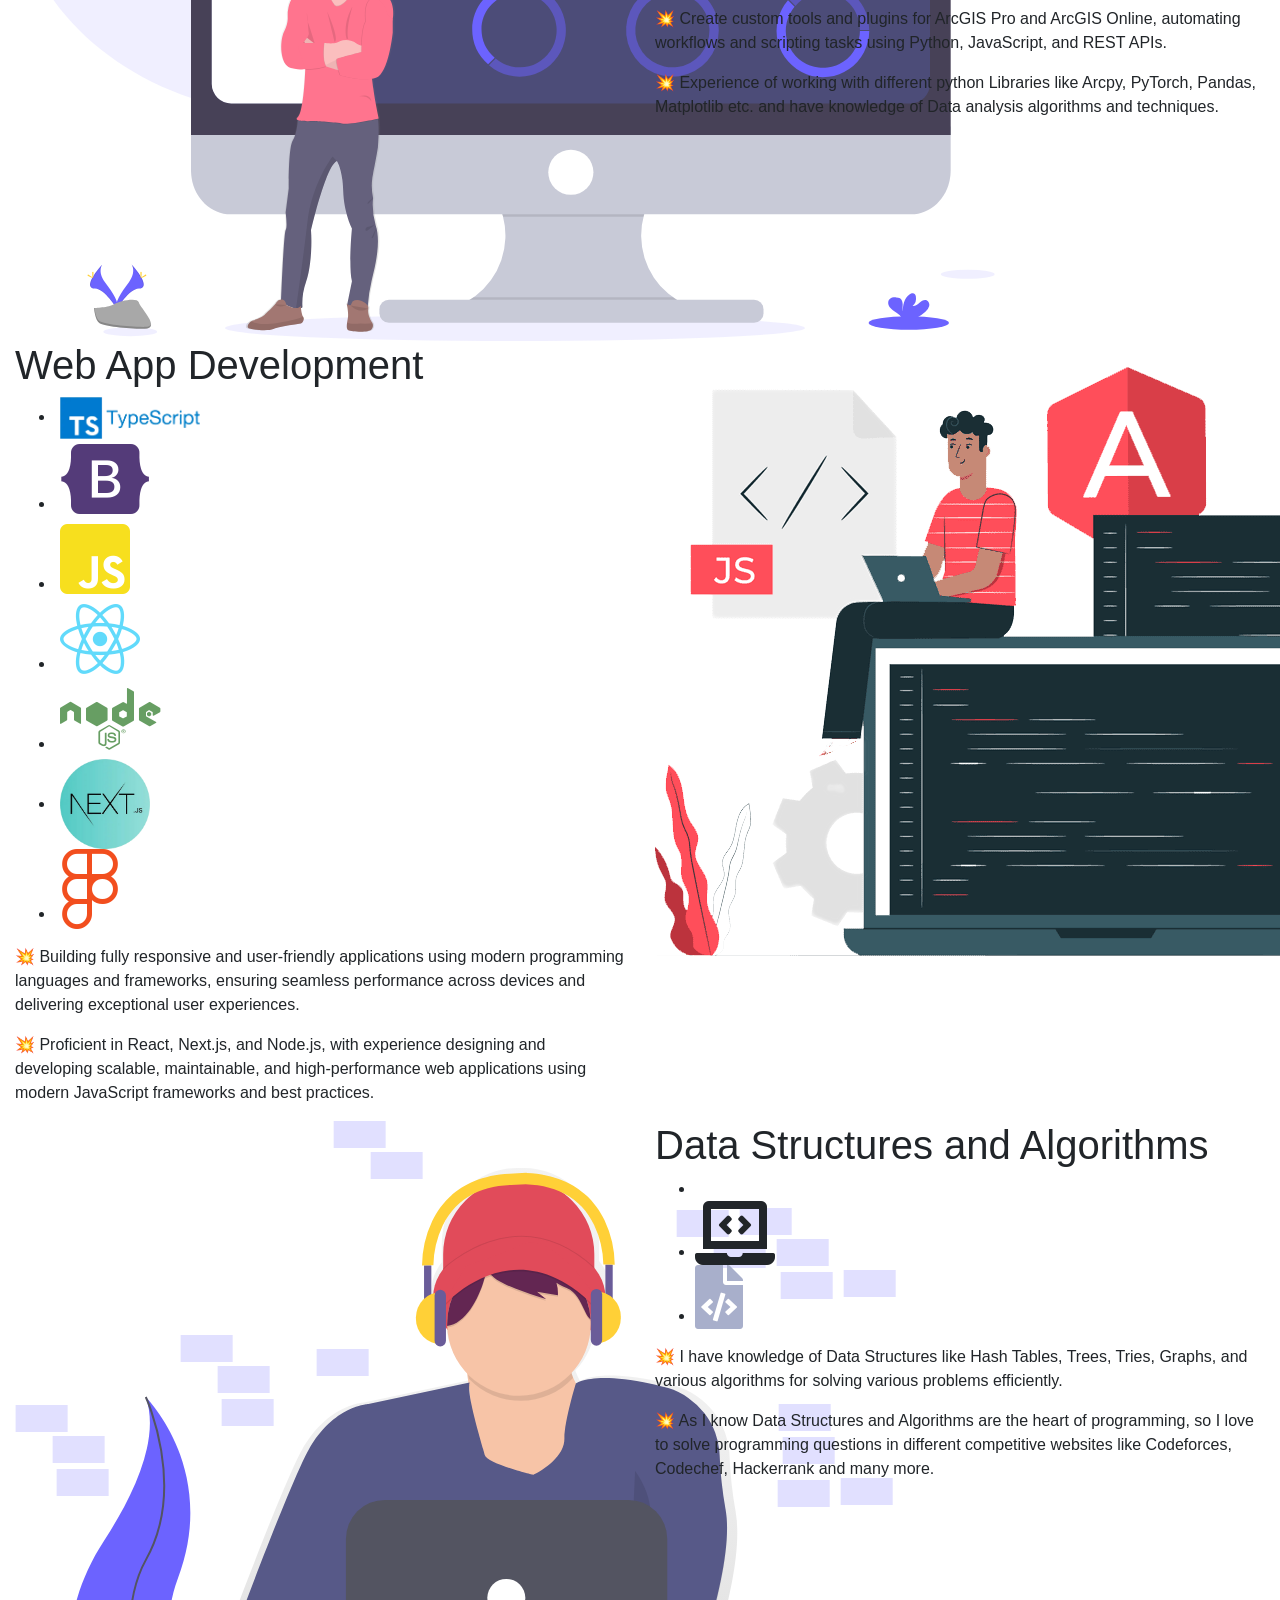
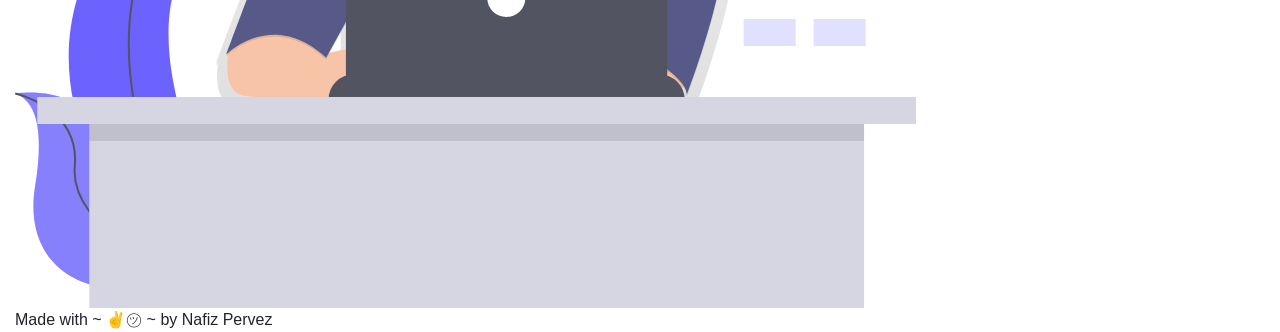
==== commit afa15c24: "Certificated Added" ====
--- a/index.html
+++ b/index.html
@@ -1,32 +1,55 @@
-<!DOCTYPE html>
+<!doctype html>
 <html lang="en" dir="ltr">
-
   <head>
     <meta charset="utf-8" />
     <meta name="viewport" content="width=device-width,initial-scale=1" />
     <title>Nafiz's Portfolio</title>
     <link rel="icon" href="Image/engineer.ico" />
-    <link rel="stylesheet" href="https://stackpath.bootstrapcdn.com/bootstrap/4.5.0/css/bootstrap.min.css"
-      integrity="sha384-9aIt2nRpC12Uk9gS9baDl411NQApFmC26EwAOH8WgZl5MYYxFfc+NcPb1dKGj7Sk" crossorigin="anonymous" />
+    <link
+      rel="stylesheet"
+      href="https://stackpath.bootstrapcdn.com/bootstrap/4.5.0/css/bootstrap.min.css"
+      integrity="sha384-9aIt2nRpC12Uk9gS9baDl411NQApFmC26EwAOH8WgZl5MYYxFfc+NcPb1dKGj7Sk"
+      crossorigin="anonymous"
+    />
     <link rel="stylesheet" href="style.css" />
     <link rel="stylesheet" href="dark-mode.css" />
 
-    <link href="https://fonts.googleapis.com/css2?family=Arizonia&family=Montserrat:wght@400;800&display=swap"
-      rel="stylesheet" />
-    <link href="https://fonts.googleapis.com/css2?family=Open+Sans:wght@700&display=swap" rel="stylesheet" />
-    <link rel="stylesheet" href="https://use.fontawesome.com/releases/v5.4.1/css/all.css" />
-    <link rel="stylesheet" href="https://cdnjs.cloudflare.com/ajax/libs/font-awesome/5.13.1/css/all.min.css" />
-    <script src="https://code.jquery.com/jquery-3.5.1.slim.min.js"
+    <link
+      href="https://fonts.googleapis.com/css2?family=Arizonia&family=Montserrat:wght@400;800&display=swap"
+      rel="stylesheet"
+    />
+    <link
+      href="https://fonts.googleapis.com/css2?family=Open+Sans:wght@700&display=swap"
+      rel="stylesheet"
+    />
+    <link
+      rel="stylesheet"
+      href="https://use.fontawesome.com/releases/v5.4.1/css/all.css"
+    />
+    <link
+      rel="stylesheet"
+      href="https://cdnjs.cloudflare.com/ajax/libs/font-awesome/5.13.1/css/all.min.css"
+    />
+    <script
+      src="https://code.jquery.com/jquery-3.5.1.slim.min.js"
       integrity="sha384-DfXdz2htPH0lsSSs5nCTpuj/zy4C+OGpamoFVy38MVBnE+IbbVYUew+OrCXaRkfj"
-      crossorigin="anonymous"></script>
-    <script src="https://cdn.jsdelivr.net/npm/popper.js@1.16.0/dist/umd/popper.min.js"
+      crossorigin="anonymous"
+    ></script>
+    <script
+      src="https://cdn.jsdelivr.net/npm/popper.js@1.16.0/dist/umd/popper.min.js"
       integrity="sha384-Q6E9RHvbIyZFJoft+2mJbHaEWldlvI9IOYy5n3zV9zzTtmI3UksdQRVvoxMfooAo"
-      crossorigin="anonymous"></script>
-    <script src="https://stackpath.bootstrapcdn.com/bootstrap/4.5.0/js/bootstrap.min.js"
+      crossorigin="anonymous"
+    ></script>
+    <script
+      src="https://stackpath.bootstrapcdn.com/bootstrap/4.5.0/js/bootstrap.min.js"
       integrity="sha384-OgVRvuATP1z7JjHLkuOU7Xw704+h835Lr+6QL9UvYjZE3Ipu6Tp75j7Bh/kR0JKI"
-      crossorigin="anonymous"></script>
+      crossorigin="anonymous"
+    ></script>
   </head>
-  <script async src="https://www.googletagmanager.com/gtag/js?id=G-WZXPVQDR2Q"></script>
+  <script
+    async
+    src="https://www.googletagmanager.com/gtag/js?id=G-WZXPVQDR2Q"
+  ></script>
   <script>
     window.dataLayer = window.dataLayer || [];
     function gtag() {
@@ -41,8 +64,15 @@
     <header>
       <nav class="navbar navbar-expand-lg navbar-light">
         <a class="navbar-brand brand-name" href="#">Nafiz Pervez</a>
-        <button class="navbar-toggler" type="button" data-toggle="collapse" data-target="#navbarSupportedContent"
-          aria-controls="navbarSupportedContent" aria-expanded="false" aria-label="Toggle navigation">
+        <button
+          class="navbar-toggler"
+          type="button"
+          data-toggle="collapse"
+          data-target="#navbarSupportedContent"
+          aria-controls="navbarSupportedContent"
+          aria-expanded="false"
+          aria-label="Toggle navigation"
+        >
           <span class="navbar-toggler-icon"></span>
         </button>
 
@@ -52,7 +82,9 @@
               <a class="nav-link headerachor" href="index.html">Home</a>
             </li>
             <li class="nav-item">
-              <a class="nav-link headerachor" href="education.html">Education</a>
+              <a class="nav-link headerachor" href="education.html"
+                >Education</a
+              >
             </li>
             <li class="nav-item">
               <a class="nav-link headerachor" href="skill.html">Skills</a>
@@ -64,7 +96,11 @@
               <a class="nav-link headerachor" href="contact.html">Contact Me</a>
             </li>
             <li>
-              <iframe id="toggle-iframe" onload="onIframeLoad()" src="toggle.html"></iframe>
+              <iframe
+                id="toggle-iframe"
+                onload="onIframeLoad()"
+                src="toggle.html"
+              ></iframe>
             </li>
           </ul>
         </div>
@@ -81,32 +117,47 @@
             Hello All! I'm Nafiz <span class="wave">👋</span>
           </h1>
           <p>
-            Highly motivated and versatile Geo Software Developer & GIS Specialist with over five years of experience in
-            GIS,
-            FinTech, and full-stack application development.
+            Highly motivated and versatile Geo Software Developer & GIS
+            Specialist with over five years of experience in GIS, FinTech, and
+            full-stack application development.
           </p>
           <p>
-            I specialize in developing GIS-powered applications, customizing Esri Experience Builder widgets, automating
-            workflows, and leveraging cutting-edge technologies.
+            I specialize in developing GIS-powered applications, customizing
+            Esri Experience Builder widgets, automating workflows, and
+            leveraging cutting-edge technologies.
           </p>
           <p>
-            Passionate about AI-powered geospatial intelligence, I merge technology with data-driven insights to create
-            transformative applications across GIS, fintech, mobile, web, and hardware solutions.
+            Passionate about AI-powered geospatial intelligence, I merge
+            technology with data-driven insights to create transformative
+            applications across GIS, fintech, mobile, web, and hardware
+            solutions.
           </p>
           <div class="social_media_icon">
             <!-- <a class="btn" href="https://www.instagram.com/Nafiz.verma_/" target="_blank">
               <i class="fab fa-instagram"></i>
             </a> -->
-            <a class="btn" href="https://www.linkedin.com/in/nafizpervez/" target="_blank">
+            <a
+              class="btn"
+              href="https://www.linkedin.com/in/nafizpervez/"
+              target="_blank"
+            >
               <i class="fab fa-linkedin" aria-hidden="true"></i>
             </a>
-            <a class="btn" href="https://github.com/nafizpervez" target="_blank">
+            <a
+              class="btn"
+              href="https://github.com/nafizpervez"
+              target="_blank"
+            >
               <i class="fab fa-github"></i>
             </a>
             <a class="btn" href="mailto:nafizpervez@gmail.com" target="_blank">
               <i class="fab fa-google"></i>
             </a>
-            <a class="btn" href="mailto:nafiz.pervez@icloud.com" target="_blank">
+            <a
+              class="btn"
+              href="mailto:nafiz.pervez@icloud.com"
+              target="_blank"
+            >
               <i class="fab fa-apple"></i>
             </a>
           </div>
@@ -126,46 +177,93 @@
         <div class="col-lg-6 col-md-6">
           <h1 class="Feature-Heading">Geo App Development</h1>
           <ul class="dev-icon">
-            <li><img class="numpy" style="height: auto; width:150px; padding-left:10px; padding-right:10px;"
-                src="Image/Esri.svg" alt="" />
-            </li>
-            <li><img class="numpy" style="height: auto; width:150px; padding-left:10px; padding-right:10px;"
-                src="Image/arcpy.png" alt="" />
-            </li>
-            <li>
-              <img class="pandas" style="height: auto; width:150px; padding-left:10px; padding-right:10px;"
-                src="Image/kindpng_5747046.png" alt="" />
-            </li>
-            <li><img class="numpy" style="height: auto; width:150px; padding-left:10px; padding-right:10px;"
-                src="Image/typescript.png" alt="" />
-            </li>
-            <li><img class="numpy" style="height: auto; width:70px; padding-left:10px; padding-right:10px;"
-                src="Image/rest.png" alt="" />
-            </li>
-
-
+            <li>
+              <img
+                class="numpy"
+                style="
+                  height: auto;
+                  width: 150px;
+                  padding-left: 10px;
+                  padding-right: 10px;
+                "
+                src="Image/Esri.svg"
+                alt=""
+              />
+            </li>
+            <li>
+              <img
+                class="numpy"
+                style="
+                  height: auto;
+                  width: 150px;
+                  padding-left: 10px;
+                  padding-right: 10px;
+                "
+                src="Image/arcpy.png"
+                alt=""
+              />
+            </li>
+            <li>
+              <img
+                class="pandas"
+                style="
+                  height: auto;
+                  width: 150px;
+                  padding-left: 10px;
+                  padding-right: 10px;
+                "
+                src="Image/kindpng_5747046.png"
+                alt=""
+              />
+            </li>
+            <li>
+              <img
+                class="numpy"
+                style="
+                  height: auto;
+                  width: 150px;
+                  padding-left: 10px;
+                  padding-right: 10px;
+                "
+                src="Image/typescript.png"
+                alt=""
+              />
+            </li>
+            <li>
+              <img
+                class="numpy"
+                style="
+                  height: auto;
+                  width: 70px;
+                  padding-left: 10px;
+                  padding-right: 10px;
+                "
+                src="Image/rest.png"
+                alt=""
+              />
+            </li>
           </ul>
           <div class="Data-Analytic">
             <p class="Features-paragraph">
-              💥 Develop and maintain GIS applications using Esri’s ArcGIS suite, including ArcGIS Online, ArcGIS
-              Enterprise, and ArcGIS
-              Pro. I also build responsive GIS web applications using modern frameworks like React, Angular, and Vue,
-              integrated with
-              ArcGIS APIs.
-            </p>
-            <p class="Features-paragraph">
-              💥 Perform spatial data analysis and visualization using ArcGIS tools, implementing geospatial algorithms
-              to analyze
-              geographic patterns and derive meaningful insights.
-            </p>
-            <p class="Features-paragraph">
-              💥 Leverage machine learning and AI technologies to enhance geospatial analysis and develop
-              proof-of-concept projects using
+              💥 Develop and maintain GIS applications using Esri’s ArcGIS
+              suite, including ArcGIS Online, ArcGIS Enterprise, and ArcGIS Pro.
+              I also build responsive GIS web applications using modern
+              frameworks like React, Angular, and Vue, integrated with ArcGIS
+              APIs.
+            </p>
+            <p class="Features-paragraph">
+              💥 Perform spatial data analysis and visualization using ArcGIS
+              tools, implementing geospatial algorithms to analyze geographic
+              patterns and derive meaningful insights.
+            </p>
+            <p class="Features-paragraph">
+              💥 Leverage machine learning and AI technologies to enhance
+              geospatial analysis and develop proof-of-concept projects using
               ArcGIS tools.
             </p>
             <p class="Features-paragraph">
-              💥 Create custom tools and plugins for ArcGIS Pro and ArcGIS Online, automating workflows and scripting
-              tasks using Python,
+              💥 Create custom tools and plugins for ArcGIS Pro and ArcGIS
+              Online, automating workflows and scripting tasks using Python,
               JavaScript, and REST APIs.
             </p>
             <p class="Features-paragraph">
@@ -180,36 +278,85 @@
         <div class="col-lg-6 col-md-6 feature-web">
           <h1 class="Feature-Heading">Web App Development</h1>
           <ul class="dev-icon">
-            <li><img class="numpy" style="height: auto; width:150px; padding-left:5px; padding-right:5px;"
-                src="Image/typescript.png" alt="" />
-            </li>
-            <li>
-              <i class="fab fa-bootstrap fa-5x" style="color: #543b79; padding-left:5px; padding-right:5px;"></i>
-            </li>
-            <li>
-              <i class="fab fa-js-square fa-5x" style="color: #f7df1e; padding-left:5px; padding-right:5px;"></i>
-            </li>
-            <li><i class="fab fa-react fa-5x" style="color: #61dafb; padding-left:5px; padding-right:5px;"></i></li>
-            <li><i class="fab fa-node fa-5x" style="color: #679e63; padding-left:5px; padding-right:5px;"></i></li>
-            <li><img class="numpy" style="height: auto; width:100px; padding-left:5px; padding-right:5px;"
-                src="Image/next.png" alt="" />
-            </li>
-            <li><i class="fab fa-figma fa-5x" style="color: #f24e1e; padding-left:5px; padding-right:5px;"></i></li>
-
+            <li>
+              <img
+                class="numpy"
+                style="
+                  height: auto;
+                  width: 150px;
+                  padding-left: 5px;
+                  padding-right: 5px;
+                "
+                src="Image/typescript.png"
+                alt=""
+              />
+            </li>
+            <li>
+              <i
+                class="fab fa-bootstrap fa-5x"
+                style="color: #543b79; padding-left: 5px; padding-right: 5px"
+              ></i>
+            </li>
+            <li>
+              <i
+                class="fab fa-js-square fa-5x"
+                style="color: #f7df1e; padding-left: 5px; padding-right: 5px"
+              ></i>
+            </li>
+            <li>
+              <i
+                class="fab fa-react fa-5x"
+                style="color: #61dafb; padding-left: 5px; padding-right: 5px"
+              ></i>
+            </li>
+            <li>
+              <i
+                class="fab fa-node fa-5x"
+                style="color: #679e63; padding-left: 5px; padding-right: 5px"
+              ></i>
+            </li>
+            <li>
+              <img
+                class="numpy"
+                style="
+                  height: auto;
+                  width: 100px;
+                  padding-left: 5px;
+                  padding-right: 5px;
+                "
+                src="Image/next.png"
+                alt=""
+              />
+            </li>
+            <li>
+              <i
+                class="fab fa-figma fa-5x"
+                style="color: #f24e1e; padding-left: 5px; padding-right: 5px"
+              ></i>
+            </li>
           </ul>
           <div class="Data-Analytic">
             <p class="Features-paragraph">
-              💥 Building fully responsive and user-friendly applications using modern programming languages and
-              frameworks, ensuring seamless performance across devices and delivering exceptional user experiences.
-            </p>
-            <p class="Features-paragraph">
-              💥 Proficient in React, Next.js, and Node.js, with experience designing and developing scalable,
-              maintainable, and high-performance web applications using modern JavaScript frameworks and best practices.
+              💥 Building fully responsive and user-friendly applications using
+              modern programming languages and frameworks, ensuring seamless
+              performance across devices and delivering exceptional user
+              experiences.
+            </p>
+            <p class="Features-paragraph">
+              💥 Proficient in React, Next.js, and Node.js, with experience
+              designing and developing scalable, maintainable, and
+              high-performance web applications using modern JavaScript
+              frameworks and best practices.
             </p>
           </div>
         </div>
         <div class="col-lg-6 col-md-6 Feature-second-image">
-          <img class="Feature-svg-image" style="padding-bottom: 20px;" src="Image/react-next-landing.png" alt="" />
+          <img
+            class="Feature-svg-image"
+            style="padding-bottom: 20px"
+            src="Image/react-next-landing.png"
+            alt=""
+          />
         </div>
       </div>
       <div class="row feature-3">
@@ -223,7 +370,7 @@
             <li><i class="fas fa-laptop-code fa-4x"></i></li>
 
             <li>
-              <i class="fas fa-file-code fa-4x" style="color: #a8afcb;"></i>
+              <i class="fas fa-file-code fa-4x" style="color: #a8afcb"></i>
             </li>
           </ul>
           <div class="Data-Analytic">
@@ -242,8 +389,7 @@
         </div>
       </div>
     </section>
-    <footer class="footer">Made with ❤️ by Nafiz Pervez</footer>
+    <footer class="footer">Made with ~ ✌︎㋡ ~ by Nafiz Pervez</footer>
     <script src="dark-mode.js"></script>
   </body>
-
-</html>+</html>
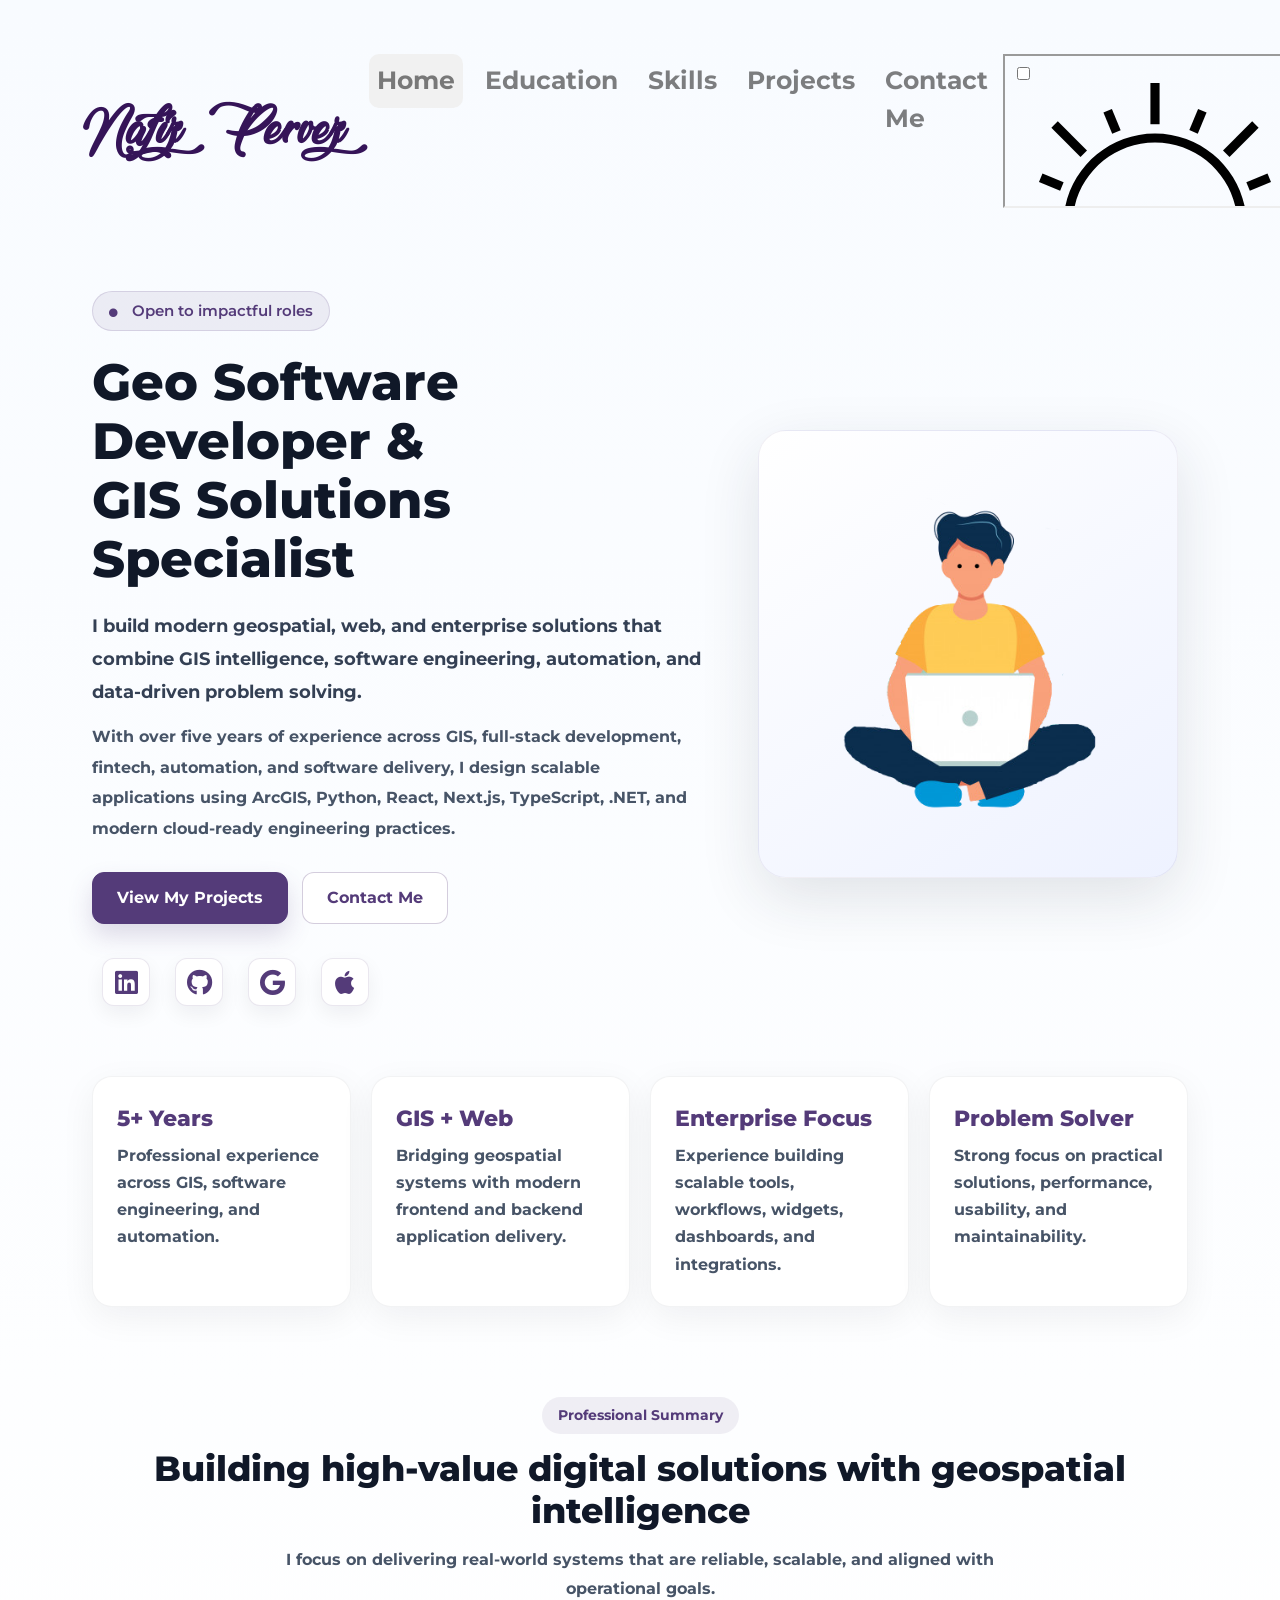
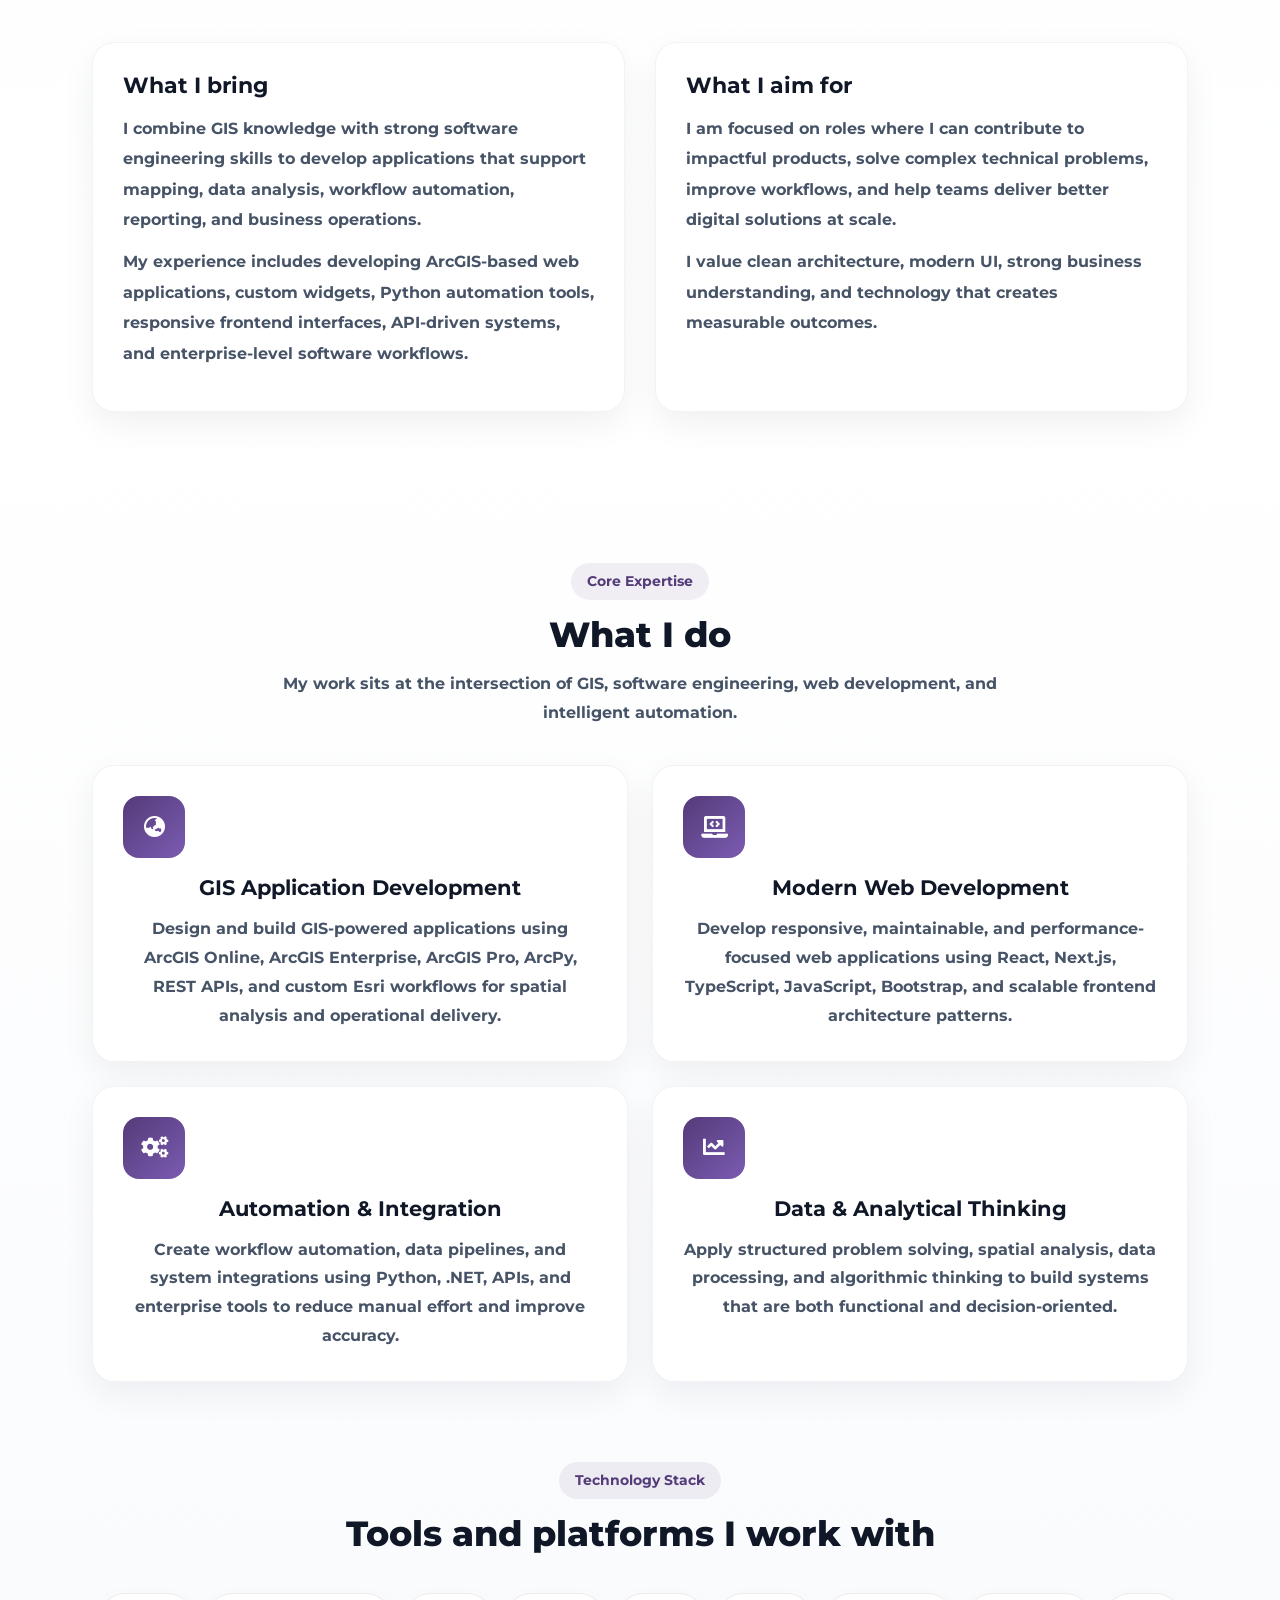
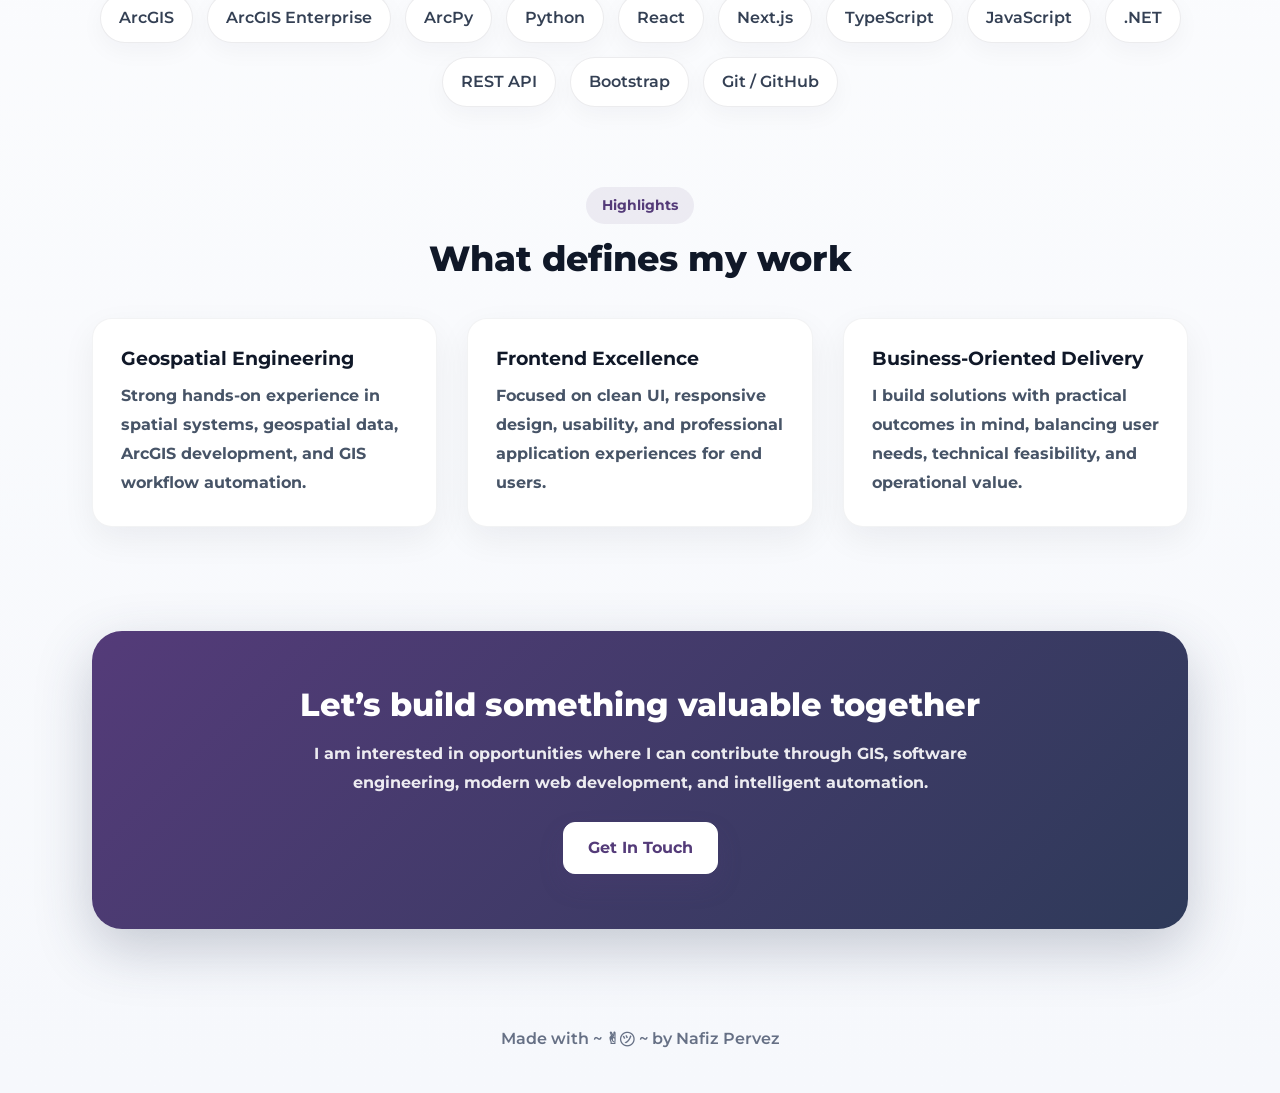
==== commit 13be1f2e: "Index page updated" ====
--- a/index.html
+++ b/index.html
@@ -15,7 +15,7 @@
     <link rel="stylesheet" href="dark-mode.css" />
 
     <link
-      href="https://fonts.googleapis.com/css2?family=Arizonia&family=Montserrat:wght@400;800&display=swap"
+      href="https://fonts.googleapis.com/css2?family=Arizonia&family=Montserrat:wght@400;500;600;700;800&display=swap"
       rel="stylesheet"
     />
     <link
@@ -30,6 +30,7 @@
       rel="stylesheet"
       href="https://cdnjs.cloudflare.com/ajax/libs/font-awesome/5.13.1/css/all.min.css"
     />
+
     <script
       src="https://code.jquery.com/jquery-3.5.1.slim.min.js"
       integrity="sha384-DfXdz2htPH0lsSSs5nCTpuj/zy4C+OGpamoFVy38MVBnE+IbbVYUew+OrCXaRkfj"
@@ -46,6 +47,7 @@
       crossorigin="anonymous"
     ></script>
   </head>
+
   <script
     async
     src="https://www.googletagmanager.com/gtag/js?id=G-WZXPVQDR2Q"
@@ -56,11 +58,10 @@
       dataLayer.push(arguments);
     }
     gtag("js", new Date());
-
     gtag("config", "G-WZXPVQDR2Q");
   </script>
 
-  <body class="container-fluid body_section">
+  <body class="container-fluid body_section modern-homepage">
     <header>
       <nav class="navbar navbar-expand-lg navbar-light">
         <a class="navbar-brand brand-name" href="#">Nafiz Pervez</a>
@@ -79,7 +80,9 @@
         <div class="collapse navbar-collapse" id="navbarSupportedContent">
           <ul class="navbar-nav ml-auto">
             <li class="nav-item">
-              <a class="nav-link headerachor" href="index.html">Home</a>
+              <a class="nav-link headerachor active-page" href="index.html"
+                >Home</a
+              >
             </li>
             <li class="nav-item">
               <a class="nav-link headerachor" href="education.html"
@@ -107,288 +110,291 @@
       </nav>
     </header>
 
-    <section id="Home">
-      <div class="row column1">
-        <div class="col-lg-6 col-md-6 first-image">
-          <img class="boyimage" src="Image/20200630_162659.gif" alt="" />
-        </div>
-        <div class="col-lg-6 section-1">
-          <h1 class="Hello">
-            Hello All! I'm Nafiz <span class="wave">👋</span>
-          </h1>
+    <main>
+      <section id="Home" class="hero-modern">
+        <div class="row align-items-center hero-row">
+          <div class="col-lg-7 col-md-12 hero-left">
+            <div class="hero-badge">
+              <span><i class="fas fa-circle"></i> Open to impactful roles</span>
+            </div>
+
+            <h1 class="hero-title">
+              Geo Software Developer &<br />
+              GIS Solutions Specialist
+            </h1>
+
+            <p class="hero-subtitle">
+              I build modern geospatial, web, and enterprise solutions that
+              combine GIS intelligence, software engineering, automation, and
+              data-driven problem solving.
+            </p>
+
+            <p class="hero-description">
+              With over five years of experience across GIS, full-stack
+              development, fintech, automation, and software delivery, I design
+              scalable applications using ArcGIS, Python, React, Next.js,
+              TypeScript, .NET, and modern cloud-ready engineering practices.
+            </p>
+
+            <div class="hero-cta-group">
+              <a href="project.html" class="hero-btn primary-btn">
+                View My Projects
+              </a>
+              <a href="contact.html" class="hero-btn secondary-btn">
+                Contact Me
+              </a>
+            </div>
+
+            <div class="social_media_icon modern-social-icons">
+              <a
+                class="btn"
+                href="https://www.linkedin.com/in/nafizpervez/"
+                target="_blank"
+              >
+                <i class="fab fa-linkedin" aria-hidden="true"></i>
+              </a>
+              <a
+                class="btn"
+                href="https://github.com/nafizpervez"
+                target="_blank"
+              >
+                <i class="fab fa-github"></i>
+              </a>
+              <a
+                class="btn"
+                href="mailto:nafizpervez@gmail.com"
+                target="_blank"
+              >
+                <i class="fab fa-google"></i>
+              </a>
+              <a
+                class="btn"
+                href="mailto:nafiz.pervez@icloud.com"
+                target="_blank"
+              >
+                <i class="fab fa-apple"></i>
+              </a>
+            </div>
+          </div>
+
+          <div class="col-lg-5 col-md-12 hero-right">
+            <div class="hero-image-card">
+              <img
+                class="hero-profile-image"
+                src="Image/Boy-image.png"
+                alt="Nafiz Profile"
+              />
+            </div>
+          </div>
+        </div>
+      </section>
+
+      <section class="snapshot-section">
+        <div class="snapshot-grid">
+          <div class="snapshot-card">
+            <h3>5+ Years</h3>
+            <p>
+              Professional experience across GIS, software engineering, and
+              automation.
+            </p>
+          </div>
+          <div class="snapshot-card">
+            <h3>GIS + Web</h3>
+            <p>
+              Bridging geospatial systems with modern frontend and backend
+              application delivery.
+            </p>
+          </div>
+          <div class="snapshot-card">
+            <h3>Enterprise Focus</h3>
+            <p>
+              Experience building scalable tools, workflows, widgets,
+              dashboards, and integrations.
+            </p>
+          </div>
+          <div class="snapshot-card">
+            <h3>Problem Solver</h3>
+            <p>
+              Strong focus on practical solutions, performance, usability, and
+              maintainability.
+            </p>
+          </div>
+        </div>
+      </section>
+
+      <section class="professional-summary-section">
+        <div class="section-heading-wrap text-center">
+          <span class="section-tag">Professional Summary</span>
+          <h2 class="section-title">
+            Building high-value digital solutions with geospatial intelligence
+          </h2>
+          <p class="section-subtitle">
+            I focus on delivering real-world systems that are reliable,
+            scalable, and aligned with operational goals.
+          </p>
+        </div>
+
+        <div class="row summary-content">
+          <div class="col-lg-6">
+            <div class="summary-card">
+              <h3>What I bring</h3>
+              <p>
+                I combine GIS knowledge with strong software engineering skills
+                to develop applications that support mapping, data analysis,
+                workflow automation, reporting, and business operations.
+              </p>
+              <p>
+                My experience includes developing ArcGIS-based web applications,
+                custom widgets, Python automation tools, responsive frontend
+                interfaces, API-driven systems, and enterprise-level software
+                workflows.
+              </p>
+            </div>
+          </div>
+          <div class="col-lg-6">
+            <div class="summary-card">
+              <h3>What I aim for</h3>
+              <p>
+                I am focused on roles where I can contribute to impactful
+                products, solve complex technical problems, improve workflows,
+                and help teams deliver better digital solutions at scale.
+              </p>
+              <p>
+                I value clean architecture, modern UI, strong business
+                understanding, and technology that creates measurable outcomes.
+              </p>
+            </div>
+          </div>
+        </div>
+      </section>
+
+      <section id="Whatido" class="expertise-modern-section">
+        <div class="section-heading-wrap text-center">
+          <span class="section-tag">Core Expertise</span>
+          <h2 class="section-title">What I do</h2>
+          <p class="section-subtitle">
+            My work sits at the intersection of GIS, software engineering, web
+            development, and intelligent automation.
+          </p>
+        </div>
+
+        <div class="expertise-grid">
+          <div class="expertise-card">
+            <div class="expertise-icon"><i class="fas fa-globe-asia"></i></div>
+            <h3>GIS Application Development</h3>
+            <p>
+              Design and build GIS-powered applications using ArcGIS Online,
+              ArcGIS Enterprise, ArcGIS Pro, ArcPy, REST APIs, and custom Esri
+              workflows for spatial analysis and operational delivery.
+            </p>
+          </div>
+
+          <div class="expertise-card">
+            <div class="expertise-icon"><i class="fas fa-laptop-code"></i></div>
+            <h3>Modern Web Development</h3>
+            <p>
+              Develop responsive, maintainable, and performance-focused web
+              applications using React, Next.js, TypeScript, JavaScript,
+              Bootstrap, and scalable frontend architecture patterns.
+            </p>
+          </div>
+
+          <div class="expertise-card">
+            <div class="expertise-icon"><i class="fas fa-cogs"></i></div>
+            <h3>Automation & Integration</h3>
+            <p>
+              Create workflow automation, data pipelines, and system
+              integrations using Python, .NET, APIs, and enterprise tools to
+              reduce manual effort and improve accuracy.
+            </p>
+          </div>
+
+          <div class="expertise-card">
+            <div class="expertise-icon"><i class="fas fa-chart-line"></i></div>
+            <h3>Data & Analytical Thinking</h3>
+            <p>
+              Apply structured problem solving, spatial analysis, data
+              processing, and algorithmic thinking to build systems that are
+              both functional and decision-oriented.
+            </p>
+          </div>
+        </div>
+      </section>
+
+      <section class="technology-section">
+        <div class="section-heading-wrap text-center">
+          <span class="section-tag">Technology Stack</span>
+          <h2 class="section-title">Tools and platforms I work with</h2>
+        </div>
+
+        <div class="tech-stack-grid">
+          <span>ArcGIS</span>
+          <span>ArcGIS Enterprise</span>
+          <span>ArcPy</span>
+          <span>Python</span>
+          <span>React</span>
+          <span>Next.js</span>
+          <span>TypeScript</span>
+          <span>JavaScript</span>
+          <span>.NET</span>
+          <span>REST API</span>
+          <span>Bootstrap</span>
+          <span>Git / GitHub</span>
+        </div>
+      </section>
+
+      <section class="career-highlights-section">
+        <div class="section-heading-wrap text-center">
+          <span class="section-tag">Highlights</span>
+          <h2 class="section-title">What defines my work</h2>
+        </div>
+
+        <div class="row highlight-row">
+          <div class="col-lg-4 col-md-6 mb-4">
+            <div class="highlight-card">
+              <h3>Geospatial Engineering</h3>
+              <p>
+                Strong hands-on experience in spatial systems, geospatial data,
+                ArcGIS development, and GIS workflow automation.
+              </p>
+            </div>
+          </div>
+
+          <div class="col-lg-4 col-md-6 mb-4">
+            <div class="highlight-card">
+              <h3>Frontend Excellence</h3>
+              <p>
+                Focused on clean UI, responsive design, usability, and
+                professional application experiences for end users.
+              </p>
+            </div>
+          </div>
+
+          <div class="col-lg-4 col-md-6 mb-4">
+            <div class="highlight-card">
+              <h3>Business-Oriented Delivery</h3>
+              <p>
+                I build solutions with practical outcomes in mind, balancing
+                user needs, technical feasibility, and operational value.
+              </p>
+            </div>
+          </div>
+        </div>
+      </section>
+
+      <section class="final-cta-section text-center">
+        <div class="final-cta-box">
+          <h2>Let’s build something valuable together</h2>
           <p>
-            Highly motivated and versatile Geo Software Developer & GIS
-            Specialist with over five years of experience in GIS, FinTech, and
-            full-stack application development.
+            I am interested in opportunities where I can contribute through GIS,
+            software engineering, modern web development, and intelligent
+            automation.
           </p>
-          <p>
-            I specialize in developing GIS-powered applications, customizing
-            Esri Experience Builder widgets, automating workflows, and
-            leveraging cutting-edge technologies.
-          </p>
-          <p>
-            Passionate about AI-powered geospatial intelligence, I merge
-            technology with data-driven insights to create transformative
-            applications across GIS, fintech, mobile, web, and hardware
-            solutions.
-          </p>
-          <div class="social_media_icon">
-            <!-- <a class="btn" href="https://www.instagram.com/Nafiz.verma_/" target="_blank">
-              <i class="fab fa-instagram"></i>
-            </a> -->
-            <a
-              class="btn"
-              href="https://www.linkedin.com/in/nafizpervez/"
-              target="_blank"
-            >
-              <i class="fab fa-linkedin" aria-hidden="true"></i>
-            </a>
-            <a
-              class="btn"
-              href="https://github.com/nafizpervez"
-              target="_blank"
-            >
-              <i class="fab fa-github"></i>
-            </a>
-            <a class="btn" href="mailto:nafizpervez@gmail.com" target="_blank">
-              <i class="fab fa-google"></i>
-            </a>
-            <a
-              class="btn"
-              href="mailto:nafiz.pervez@icloud.com"
-              target="_blank"
-            >
-              <i class="fab fa-apple"></i>
-            </a>
-          </div>
-        </div>
-        <div class="Image-boy col-lg-6">
-          <img class="boy" src="Image/Boy-image.png" alt="" />
-        </div>
-      </div>
-    </section>
-
-    <section id="Whatido">
-      <h1>What I Do ?</h1>
-      <div class="row feature-1">
-        <div class="col-lg-6 col-md-6 Feature-first-image">
-          <img class="Feature-svg-image" src="Image/Data_Analysis.svg" alt="" />
-        </div>
-        <div class="col-lg-6 col-md-6">
-          <h1 class="Feature-Heading">Geo App Development</h1>
-          <ul class="dev-icon">
-            <li>
-              <img
-                class="numpy"
-                style="
-                  height: auto;
-                  width: 150px;
-                  padding-left: 10px;
-                  padding-right: 10px;
-                "
-                src="Image/Esri.svg"
-                alt=""
-              />
-            </li>
-            <li>
-              <img
-                class="numpy"
-                style="
-                  height: auto;
-                  width: 150px;
-                  padding-left: 10px;
-                  padding-right: 10px;
-                "
-                src="Image/arcpy.png"
-                alt=""
-              />
-            </li>
-            <li>
-              <img
-                class="pandas"
-                style="
-                  height: auto;
-                  width: 150px;
-                  padding-left: 10px;
-                  padding-right: 10px;
-                "
-                src="Image/kindpng_5747046.png"
-                alt=""
-              />
-            </li>
-            <li>
-              <img
-                class="numpy"
-                style="
-                  height: auto;
-                  width: 150px;
-                  padding-left: 10px;
-                  padding-right: 10px;
-                "
-                src="Image/typescript.png"
-                alt=""
-              />
-            </li>
-            <li>
-              <img
-                class="numpy"
-                style="
-                  height: auto;
-                  width: 70px;
-                  padding-left: 10px;
-                  padding-right: 10px;
-                "
-                src="Image/rest.png"
-                alt=""
-              />
-            </li>
-          </ul>
-          <div class="Data-Analytic">
-            <p class="Features-paragraph">
-              💥 Develop and maintain GIS applications using Esri’s ArcGIS
-              suite, including ArcGIS Online, ArcGIS Enterprise, and ArcGIS Pro.
-              I also build responsive GIS web applications using modern
-              frameworks like React, Angular, and Vue, integrated with ArcGIS
-              APIs.
-            </p>
-            <p class="Features-paragraph">
-              💥 Perform spatial data analysis and visualization using ArcGIS
-              tools, implementing geospatial algorithms to analyze geographic
-              patterns and derive meaningful insights.
-            </p>
-            <p class="Features-paragraph">
-              💥 Leverage machine learning and AI technologies to enhance
-              geospatial analysis and develop proof-of-concept projects using
-              ArcGIS tools.
-            </p>
-            <p class="Features-paragraph">
-              💥 Create custom tools and plugins for ArcGIS Pro and ArcGIS
-              Online, automating workflows and scripting tasks using Python,
-              JavaScript, and REST APIs.
-            </p>
-            <p class="Features-paragraph">
-              💥 Experience of working with different python Libraries like
-              Arcpy, PyTorch, Pandas, Matplotlib etc. and have knowledge of Data
-              analysis algorithms and techniques.
-            </p>
-          </div>
-        </div>
-      </div>
-      <div class="row feature-2">
-        <div class="col-lg-6 col-md-6 feature-web">
-          <h1 class="Feature-Heading">Web App Development</h1>
-          <ul class="dev-icon">
-            <li>
-              <img
-                class="numpy"
-                style="
-                  height: auto;
-                  width: 150px;
-                  padding-left: 5px;
-                  padding-right: 5px;
-                "
-                src="Image/typescript.png"
-                alt=""
-              />
-            </li>
-            <li>
-              <i
-                class="fab fa-bootstrap fa-5x"
-                style="color: #543b79; padding-left: 5px; padding-right: 5px"
-              ></i>
-            </li>
-            <li>
-              <i
-                class="fab fa-js-square fa-5x"
-                style="color: #f7df1e; padding-left: 5px; padding-right: 5px"
-              ></i>
-            </li>
-            <li>
-              <i
-                class="fab fa-react fa-5x"
-                style="color: #61dafb; padding-left: 5px; padding-right: 5px"
-              ></i>
-            </li>
-            <li>
-              <i
-                class="fab fa-node fa-5x"
-                style="color: #679e63; padding-left: 5px; padding-right: 5px"
-              ></i>
-            </li>
-            <li>
-              <img
-                class="numpy"
-                style="
-                  height: auto;
-                  width: 100px;
-                  padding-left: 5px;
-                  padding-right: 5px;
-                "
-                src="Image/next.png"
-                alt=""
-              />
-            </li>
-            <li>
-              <i
-                class="fab fa-figma fa-5x"
-                style="color: #f24e1e; padding-left: 5px; padding-right: 5px"
-              ></i>
-            </li>
-          </ul>
-          <div class="Data-Analytic">
-            <p class="Features-paragraph">
-              💥 Building fully responsive and user-friendly applications using
-              modern programming languages and frameworks, ensuring seamless
-              performance across devices and delivering exceptional user
-              experiences.
-            </p>
-            <p class="Features-paragraph">
-              💥 Proficient in React, Next.js, and Node.js, with experience
-              designing and developing scalable, maintainable, and
-              high-performance web applications using modern JavaScript
-              frameworks and best practices.
-            </p>
-          </div>
-        </div>
-        <div class="col-lg-6 col-md-6 Feature-second-image">
-          <img
-            class="Feature-svg-image"
-            style="padding-bottom: 20px"
-            src="Image/react-next-landing.png"
-            alt=""
-          />
-        </div>
-      </div>
-      <div class="row feature-3">
-        <div class="col-lg-6 col-md-6 Feature-third-image">
-          <img class="Feature-svg-image-3" src="Image/Coding.svg" alt="" />
-        </div>
-        <div class="col-lg-6 col-md-6 feature-coding">
-          <h1 class="Feature-Heading">Data Structures and Algorithms</h1>
-          <ul class="dev-icon">
-            <li></li>
-            <li><i class="fas fa-laptop-code fa-4x"></i></li>
-
-            <li>
-              <i class="fas fa-file-code fa-4x" style="color: #a8afcb"></i>
-            </li>
-          </ul>
-          <div class="Data-Analytic">
-            <p class="Features-paragraph">
-              💥 I have knowledge of Data Structures like Hash Tables, Trees,
-              Tries, Graphs, and various algorithms for solving various problems
-              efficiently.
-            </p>
-            <p class="Features-paragraph">
-              💥 As I know Data Structures and Algorithms are the heart of
-              programming, so I love to solve programming questions in different
-              competitive websites like Codeforces, Codechef, Hackerrank and
-              many more.
-            </p>
-          </div>
-        </div>
-      </div>
-    </section>
+          <a href="contact.html" class="hero-btn primary-btn">Get In Touch</a>
+        </div>
+      </section>
+    </main>
+
     <footer class="footer">Made with ~ ✌︎㋡ ~ by Nafiz Pervez</footer>
     <script src="dark-mode.js"></script>
   </body>
--- a/style.css
+++ b/style.css
@@ -0,0 +1,843 @@
+body {
+  font-family: "Open Sans", sans-serif;
+  font-weight: 700;
+  margin: 0;
+}
+
+.body_section {
+  padding: 3% 5% 1%;
+  background: linear-gradient(180deg, #f8fbff 0%, #ffffff 45%, #f6f8fc 100%);
+  color: #1b1b1b;
+}
+
+a {
+  text-decoration: none;
+}
+
+@font-face {
+  font-family: "Lovely Home";
+  src:
+    local("Lovely Home"),
+    url("Image/LovelyHome-9aBZ.ttf") format("truetype");
+}
+
+.brand-name,
+.navbar-light .navbar-brand {
+  font-family: "Lovely Home";
+  font-size: 50px;
+
+  font-weight: bold;
+  color: #351458;
+}
+
+@media only screen and (max-width: 764px) {
+  .brand-name,
+  .navbar-light .navbar-brand {
+    font-family: "Lovely Home";
+    font-size: 40px;
+    font-weight: bold;
+    color: #351458;
+  }
+}
+
+.headerachor {
+  color: black;
+  margin: 0 7px 0 7px;
+  font-size: 25px;
+  border-radius: 10px;
+  transition:
+    background-color 0.2s ease,
+    color 0.2s ease;
+}
+
+.headerachor:hover,
+.headerachor.active-page {
+  background-color: #f1f1f1;
+  color: #351458;
+}
+
+.navbar {
+  padding-top: 16px;
+  padding-bottom: 16px;
+}
+
+/* Section 1 */
+.column1 {
+  background-image: linear-gradient(#fefcfe, #ffffff);
+  padding: 8px 16px;
+}
+
+.section-1 {
+  margin-top: 6%;
+  text-align: left;
+  position: relative;
+}
+span.wave {
+  animation-name: wave-animation;
+  animation-duration: 2.5s;
+  animation-iteration-count: infinite;
+  transform-origin: 70% 70%;
+  display: inline-block;
+}
+
+@keyframes wave-animation {
+  0% {
+    transform: rotate(0deg);
+  }
+  10% {
+    transform: rotate(-10deg);
+  }
+  20% {
+    transform: rotate(12deg);
+  }
+  30% {
+    transform: rotate(-10deg);
+  }
+  40% {
+    transform: rotate(9deg);
+  }
+  50% {
+    transform: rotate(0deg);
+  }
+  100% {
+    transform: rotate(0deg);
+  }
+}
+
+.first-image {
+  position: absolute;
+  right: 0;
+}
+.boyimage {
+  height: 400px;
+}
+
+@media only screen and (max-width: 1183px) {
+  .first-image {
+    right: 160px;
+  }
+}
+.boy {
+  width: 100%;
+  height: 100%;
+  animation: bounce 1.2s;
+  animation-direction: alternate;
+  animation-iteration-count: infinite;
+}
+
+@keyframes bounce {
+  from {
+    transform: translate3d(0, 0, 0);
+  }
+  to {
+    transform: translate3d(0, 20px, 0);
+  }
+}
+
+.Image-boy {
+  text-align: center;
+  align-items: center;
+}
+
+@media only screen and (min-width: 951px) {
+  .Image-boy {
+    display: none;
+  }
+}
+.Hello {
+  margin-bottom: 20px;
+}
+p {
+  line-height: 2;
+  color: #868e96;
+}
+
+.btn {
+  display: inline-block;
+  width: 4.37rem;
+  height: 4.37rem;
+  background: #e9e9e9;
+  padding: 0px 0px;
+  margin: 10px;
+  border-radius: 30%;
+  box-shadow: 0 5px 15px -5px #00000070;
+  color: #3498db;
+  overflow: hidden;
+  position: relative;
+}
+
+.btn i {
+  line-height: 70px;
+  font-size: 1.625rem;
+  transition: 0.2s linear;
+}
+
+.btn:hover i {
+  transform: scale(1.3);
+  color: #f1f1f1;
+}
+
+.btn::before {
+  content: "";
+  position: absolute;
+  width: 120%;
+  height: 120%;
+  background: #3498db;
+  transform: rotate(45deg);
+  left: -110%;
+  top: 90%;
+}
+
+.btn:hover::before {
+  animation: aaa 0.7s 1;
+  top: -10%;
+  left: -10%;
+}
+
+@media only screen and (max-width: 470px) {
+  .btn {
+    width: 2.5rem;
+    height: 2.5rem;
+    margin: 7px;
+  }
+  .btn i {
+    line-height: 40px;
+    font-size: 1em;
+  }
+}
+
+#Whatido {
+  text-align: center;
+  padding-top: 7%;
+}
+
+/* Section 2 */
+.feature-1 {
+  padding-top: 5%;
+  text-align: center;
+}
+.feature-2 {
+  padding-top: 5%;
+  text-align: center;
+}
+.feature-3 {
+  padding-top: 5%;
+  padding-bottom: 20px;
+  text-align: center;
+}
+
+.Feature-Heading {
+  font-family: "Montserrat";
+  font-weight: 300;
+}
+
+.Feature-first-image {
+  padding: 0 2% 10%;
+}
+
+.Feature-second-image {
+  padding: 5% 2% 0;
+}
+
+.Feature-svg-image {
+  width: 100%;
+  height: 100%;
+}
+.Feature-svg-image-3 {
+  width: 84%;
+  height: 84%;
+}
+
+.dev-icon {
+  list-style: none;
+  display: inline;
+  padding: 0%;
+}
+
+.numpy {
+  max-width: 100%;
+  width: 30%;
+  height: 30%;
+  padding-bottom: 7%;
+}
+
+.pandas {
+  max-width: 100%;
+  max-height: 100%;
+  width: 23%;
+  height: 15%;
+  padding-bottom: 7%;
+  padding-left: 0;
+}
+
+li {
+  display: inline;
+}
+
+.Data-Analytic {
+  text-align: left;
+}
+
+.Features-paragraph {
+  margin-top: 8px;
+  margin-bottom: 8px;
+}
+
+@media only screen and (max-width: 764px) {
+  .feature-2 {
+    display: flex;
+    flex-direction: column;
+  }
+  .feature-web {
+    order: 2;
+  }
+
+  .brand-name,
+  .navbar-light .navbar-brand {
+    /* font-family: "Brush Script MT"; */
+    /* margin-bottom: 3px; */
+    font-family: "Lovely Home";
+    font-size: 40px;
+    font-weight: bold;
+    color: #351458;
+  }
+}
+@media only screen and (max-width: 991px) and (min-width: 951px) {
+  .section-1 {
+    margin-top: auto;
+    padding-right: 400px;
+  }
+}
+@media only screen and (max-width: 950px) {
+  body,
+  html {
+    text-align: center;
+    font-size: 16px;
+    line-height: normal;
+  }
+  .Hello {
+    margin-bottom: 10px;
+  }
+  h1 {
+    font-size: 25px;
+  }
+  p {
+    font-size: 15px;
+    line-height: normal;
+  }
+  .section-1 {
+    text-align: center;
+  }
+  .first-image {
+    display: none;
+  }
+
+  .pandas {
+    width: 23%;
+    height: 15%;
+  }
+}
+
+footer {
+  padding-top: 2%;
+  color: #868e96;
+  text-align: center;
+}
+
+/* =========================
+   MODERN LANDING PAGE
+========================= */
+
+.modern-homepage {
+  font-family: "Montserrat", sans-serif;
+  padding: 3% 5% 1%;
+  background: linear-gradient(180deg, #f8fbff 0%, #ffffff 45%, #f6f8fc 100%);
+  color: #1b1b1b;
+}
+
+.hero-modern,
+.snapshot-section,
+.professional-summary-section,
+.expertise-modern-section,
+.technology-section,
+.career-highlights-section,
+.final-cta-section {
+  width: 100%;
+  max-width: 1240px;
+  margin: 0 auto;
+  padding-left: 28px;
+  padding-right: 28px;
+}
+
+.hero-modern {
+  padding-top: 60px;
+  padding-bottom: 50px;
+}
+
+.hero-row {
+  min-height: 78vh;
+}
+
+.hero-left {
+  padding-right: 30px;
+}
+
+.hero-badge {
+  display: inline-flex;
+  align-items: center;
+  background: rgba(84, 59, 121, 0.08);
+  color: #543b79;
+  border: 1px solid rgba(84, 59, 121, 0.15);
+  padding: 8px 16px;
+  border-radius: 999px;
+  font-size: 0.92rem;
+  font-weight: 600;
+  margin-bottom: 22px;
+}
+
+.hero-badge i {
+  font-size: 0.55rem;
+  margin-right: 10px;
+}
+
+.hero-title {
+  font-size: 3.2rem;
+  line-height: 1.15;
+  font-weight: 800;
+  color: #101828;
+  margin-bottom: 20px;
+}
+
+.hero-subtitle {
+  font-size: 1.15rem;
+  line-height: 1.8;
+  color: #344054;
+  margin-bottom: 14px;
+  max-width: 680px;
+}
+
+.hero-description {
+  font-size: 1rem;
+  line-height: 1.9;
+  color: #475467;
+  margin-bottom: 28px;
+  max-width: 700px;
+}
+
+.hero-cta-group {
+  display: flex;
+  flex-wrap: wrap;
+  gap: 14px;
+  margin-bottom: 24px;
+}
+
+.hero-btn {
+  display: inline-flex;
+  align-items: center;
+  justify-content: center;
+  text-decoration: none !important;
+  border-radius: 12px;
+  padding: 13px 24px;
+  font-weight: 700;
+  transition: all 0.25s ease;
+}
+
+.primary-btn {
+  background: #543b79;
+  color: #ffffff !important;
+  border: 1px solid #543b79;
+  box-shadow: 0 12px 25px rgba(84, 59, 121, 0.18);
+}
+
+.primary-btn:hover {
+  background: #452f65;
+  border-color: #452f65;
+  transform: translateY(-2px);
+}
+
+.secondary-btn {
+  background: #ffffff;
+  color: #543b79 !important;
+  border: 1px solid rgba(84, 59, 121, 0.25);
+}
+
+.secondary-btn:hover {
+  background: #f7f4fb;
+  transform: translateY(-2px);
+}
+
+.modern-social-icons {
+  margin-top: 8px;
+}
+
+.modern-social-icons .btn {
+  width: 48px;
+  height: 48px;
+  border-radius: 12px;
+  margin-right: 10px;
+  background: #ffffff;
+  color: #543b79;
+  border: 1px solid rgba(84, 59, 121, 0.12);
+  display: inline-flex;
+  align-items: center;
+  justify-content: center;
+  box-shadow: 0 8px 20px rgba(16, 24, 40, 0.06);
+  transition: all 0.25s ease;
+}
+
+.modern-social-icons .btn:hover {
+  transform: translateY(-3px);
+  background: #543b79;
+  color: #ffffff;
+}
+
+.hero-right {
+  display: flex;
+  justify-content: center;
+  align-items: center;
+}
+
+.hero-image-card {
+  width: 100%;
+  max-width: 420px;
+  padding: 24px;
+  border-radius: 28px;
+  background: linear-gradient(145deg, #ffffff 0%, #eef2ff 100%);
+  border: 1px solid rgba(84, 59, 121, 0.08);
+  box-shadow: 0 20px 60px rgba(31, 41, 55, 0.12);
+}
+
+.hero-profile-image {
+  width: 100%;
+  height: auto;
+  display: block;
+  object-fit: contain;
+}
+
+/* SNAPSHOT */
+.snapshot-section {
+  padding-top: 10px;
+  padding-bottom: 55px;
+}
+
+.snapshot-grid {
+  display: grid;
+  grid-template-columns: repeat(4, 1fr);
+  gap: 20px;
+}
+
+.snapshot-card {
+  background: #ffffff;
+  border-radius: 20px;
+  padding: 28px 24px;
+  box-shadow: 0 10px 35px rgba(16, 24, 40, 0.06);
+  border: 1px solid rgba(16, 24, 40, 0.05);
+  height: 100%;
+}
+
+.snapshot-card h3 {
+  font-size: 1.4rem;
+  font-weight: 800;
+  color: #543b79;
+  margin-bottom: 10px;
+}
+
+.snapshot-card p {
+  color: #475467;
+  line-height: 1.7;
+  margin-bottom: 0;
+}
+
+/* SECTION HEADINGS */
+.section-heading-wrap {
+  margin-bottom: 38px;
+}
+
+.section-tag {
+  display: inline-block;
+  background: rgba(84, 59, 121, 0.08);
+  color: #543b79;
+  border-radius: 999px;
+  padding: 8px 16px;
+  font-weight: 700;
+  font-size: 0.88rem;
+  margin-bottom: 14px;
+}
+
+.section-title {
+  font-size: 2.2rem;
+  font-weight: 800;
+  color: #101828;
+  margin-bottom: 14px;
+}
+
+.section-subtitle {
+  max-width: 760px;
+  margin: 0 auto;
+  color: #475467;
+  line-height: 1.8;
+  font-size: 1rem;
+}
+
+/* SUMMARY */
+.professional-summary-section {
+  padding-top: 35px;
+  padding-bottom: 70px;
+}
+
+.summary-card {
+  background: #ffffff;
+  border-radius: 22px;
+  padding: 30px;
+  height: 100%;
+  border: 1px solid rgba(16, 24, 40, 0.05);
+  box-shadow: 0 12px 34px rgba(16, 24, 40, 0.06);
+}
+
+.summary-card h3 {
+  font-size: 1.35rem;
+  font-weight: 700;
+  margin-bottom: 15px;
+  color: #101828;
+}
+
+.summary-card p {
+  color: #475467;
+  line-height: 1.9;
+  margin-bottom: 12px;
+}
+
+/* EXPERTISE */
+.expertise-modern-section {
+  padding-top: 10px;
+  padding-bottom: 70px;
+}
+
+.expertise-grid {
+  display: grid;
+  grid-template-columns: repeat(2, 1fr);
+  gap: 24px;
+}
+
+.expertise-card {
+  background: #ffffff;
+  border-radius: 22px;
+  padding: 30px;
+  border: 1px solid rgba(16, 24, 40, 0.05);
+  box-shadow: 0 12px 34px rgba(16, 24, 40, 0.06);
+  transition: all 0.25s ease;
+}
+
+.expertise-card:hover {
+  transform: translateY(-4px);
+  box-shadow: 0 18px 40px rgba(16, 24, 40, 0.1);
+}
+
+.expertise-icon {
+  width: 62px;
+  height: 62px;
+  border-radius: 16px;
+  background: linear-gradient(135deg, #543b79, #7b5bb2);
+  color: #ffffff;
+  display: flex;
+  align-items: center;
+  justify-content: center;
+  font-size: 1.35rem;
+  margin-bottom: 18px;
+}
+
+.expertise-card h3 {
+  font-size: 1.3rem;
+  font-weight: 700;
+  margin-bottom: 14px;
+  color: #101828;
+}
+
+.expertise-card p {
+  color: #475467;
+  line-height: 1.8;
+  margin-bottom: 0;
+}
+
+/* TECH STACK */
+.technology-section {
+  padding-top: 10px;
+  padding-bottom: 70px;
+}
+
+.tech-stack-grid {
+  display: flex;
+  flex-wrap: wrap;
+  gap: 14px;
+  justify-content: center;
+}
+
+.tech-stack-grid span {
+  background: #ffffff;
+  color: #344054;
+  border: 1px solid rgba(16, 24, 40, 0.08);
+  padding: 12px 18px;
+  border-radius: 999px;
+  font-weight: 600;
+  box-shadow: 0 8px 24px rgba(16, 24, 40, 0.04);
+}
+
+/* HIGHLIGHTS */
+.career-highlights-section {
+  padding-top: 10px;
+  padding-bottom: 70px;
+}
+
+.highlight-card {
+  background: #ffffff;
+  border-radius: 20px;
+  padding: 28px;
+  height: 100%;
+  border: 1px solid rgba(16, 24, 40, 0.05);
+  box-shadow: 0 12px 34px rgba(16, 24, 40, 0.06);
+}
+
+.highlight-card h3 {
+  font-size: 1.2rem;
+  font-weight: 700;
+  color: #101828;
+  margin-bottom: 12px;
+}
+
+.highlight-card p {
+  color: #475467;
+  line-height: 1.8;
+  margin-bottom: 0;
+}
+
+/* FINAL CTA */
+.final-cta-section {
+  padding-top: 10px;
+  padding-bottom: 80px;
+}
+
+.final-cta-box {
+  background: linear-gradient(135deg, #543b79 0%, #2e3a59 100%);
+  color: #ffffff;
+  padding: 55px 30px;
+  border-radius: 30px;
+  box-shadow: 0 20px 55px rgba(46, 58, 89, 0.25);
+}
+
+.final-cta-box h2 {
+  font-size: 2rem;
+  font-weight: 800;
+  margin-bottom: 16px;
+}
+
+.final-cta-box p {
+  max-width: 760px;
+  margin: 0 auto 24px auto;
+  line-height: 1.8;
+  color: rgba(255, 255, 255, 0.9);
+}
+
+.final-cta-box .primary-btn {
+  background: #ffffff;
+  color: #543b79 !important;
+  border-color: #ffffff;
+}
+
+.final-cta-box .primary-btn:hover {
+  background: #f4f4f4;
+  color: #452f65 !important;
+}
+
+/* FOOTER */
+.footer {
+  text-align: center;
+  padding: 18px 15px 30px;
+  font-weight: 600;
+  color: #667085;
+}
+
+/* RESPONSIVE */
+@media (max-width: 991.98px) {
+  .hero-modern {
+    padding-top: 40px;
+    padding-bottom: 40px;
+  }
+
+  .hero-row {
+    min-height: auto;
+  }
+
+  .hero-left {
+    padding-right: 15px;
+    margin-bottom: 35px;
+  }
+
+  .hero-title {
+    font-size: 2.4rem;
+  }
+
+  .snapshot-grid,
+  .expertise-grid {
+    grid-template-columns: 1fr 1fr;
+  }
+
+  .hero-right {
+    margin-top: 10px;
+  }
+}
+
+@media (max-width: 767.98px) {
+  .hero-modern,
+  .snapshot-section,
+  .professional-summary-section,
+  .expertise-modern-section,
+  .technology-section,
+  .career-highlights-section,
+  .final-cta-section {
+    padding-left: 18px;
+    padding-right: 18px;
+  }
+
+  .hero-title {
+    font-size: 2rem;
+  }
+
+  .hero-subtitle,
+  .hero-description,
+  .summary-card p,
+  .expertise-card p,
+  .highlight-card p,
+  .snapshot-card p {
+    line-height: 1.75;
+  }
+
+  .snapshot-grid,
+  .expertise-grid {
+    grid-template-columns: 1fr;
+  }
+
+  .hero-cta-group {
+    flex-direction: column;
+    align-items: stretch;
+  }
+
+  .hero-btn {
+    width: 100%;
+  }
+
+  .modern-social-icons .btn {
+    margin-bottom: 10px;
+  }
+
+  .section-title {
+    font-size: 1.75rem;
+  }
+
+  .final-cta-box {
+    padding: 40px 20px;
+  }
+
+  .final-cta-box h2 {
+    font-size: 1.6rem;
+  }
+}
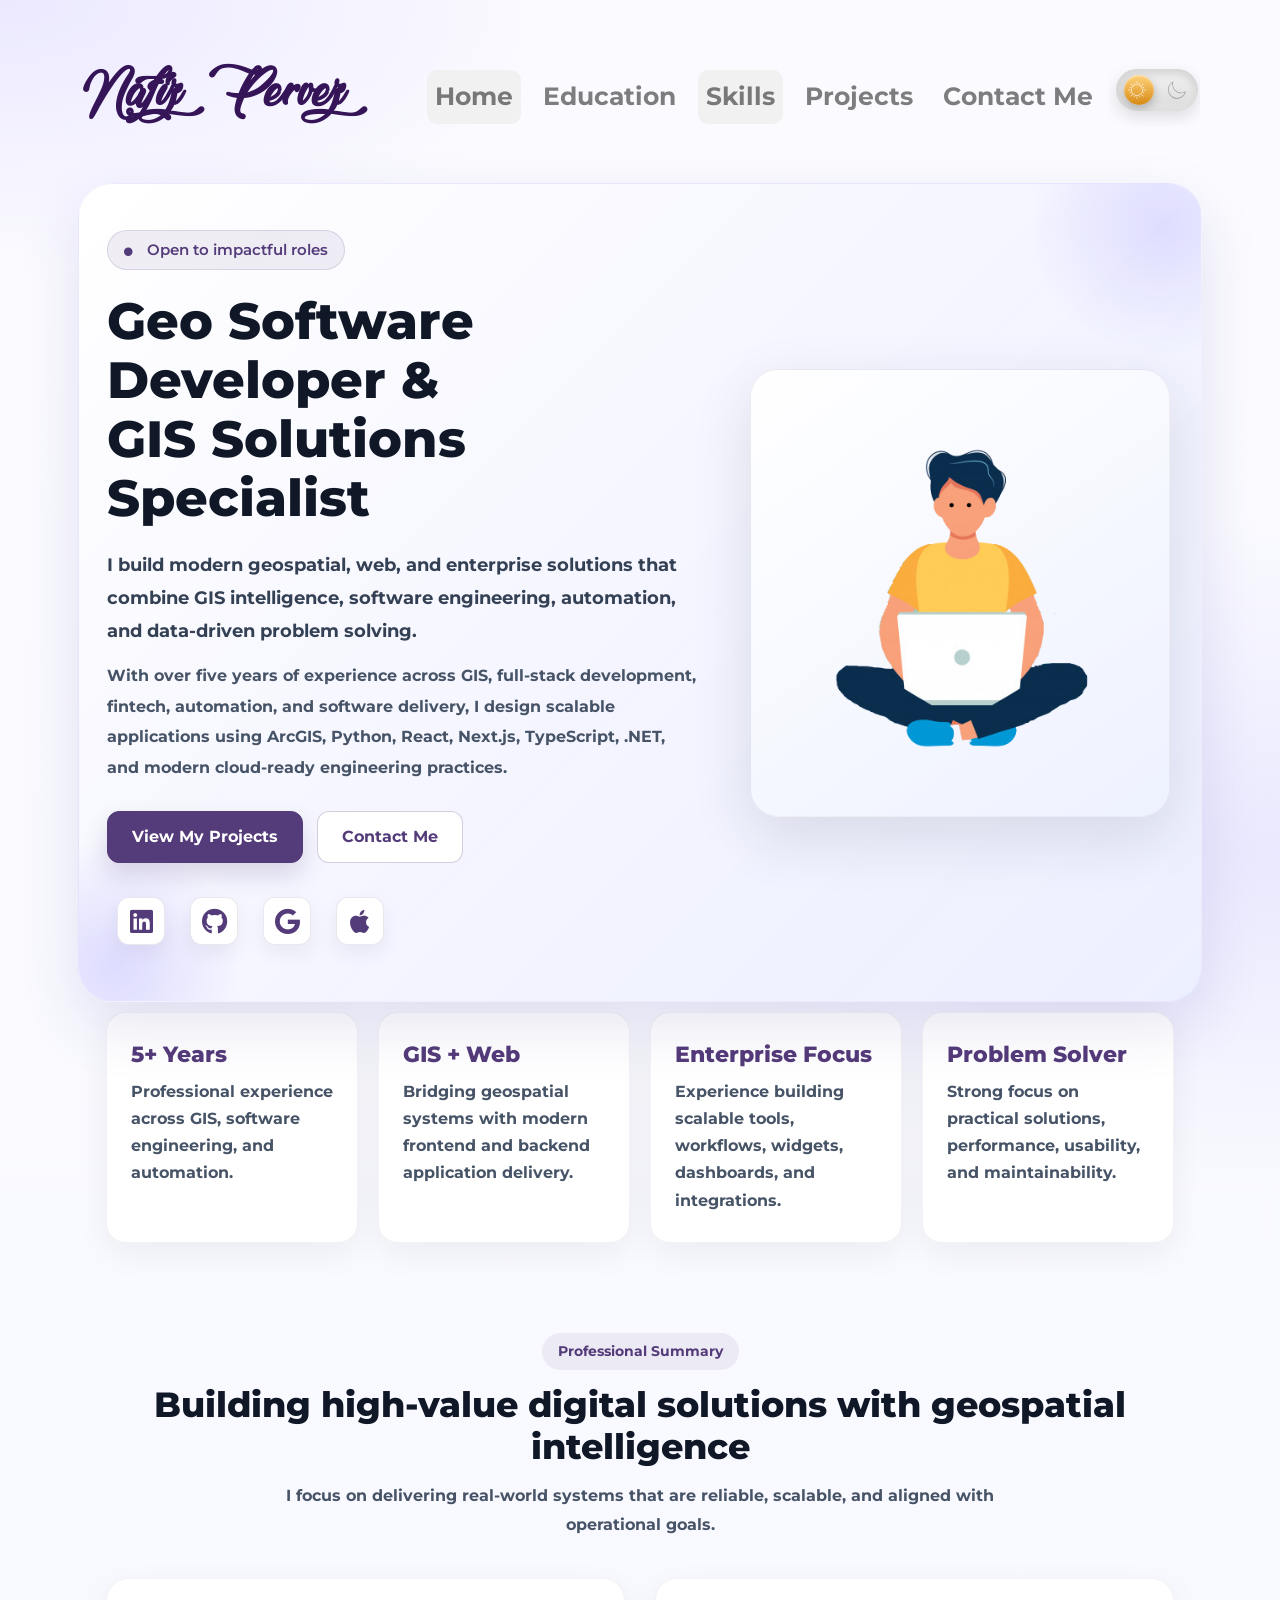
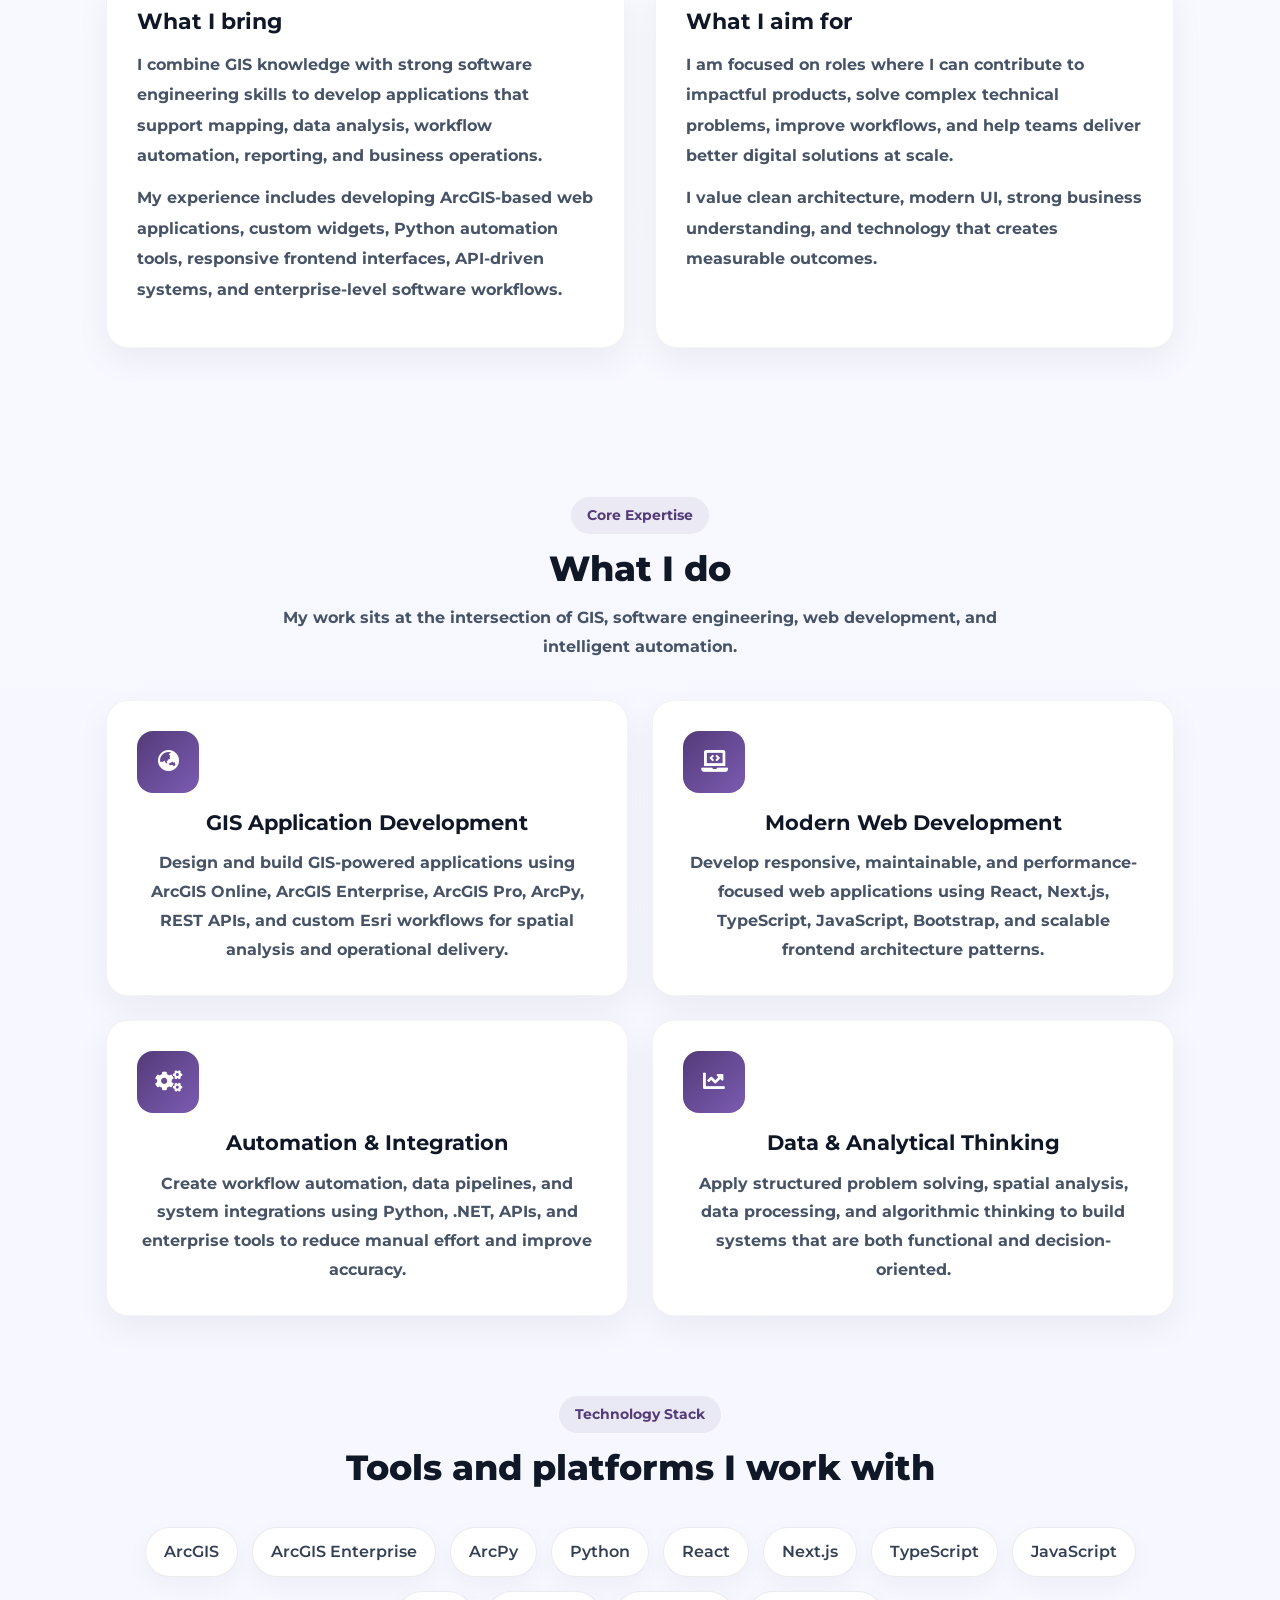
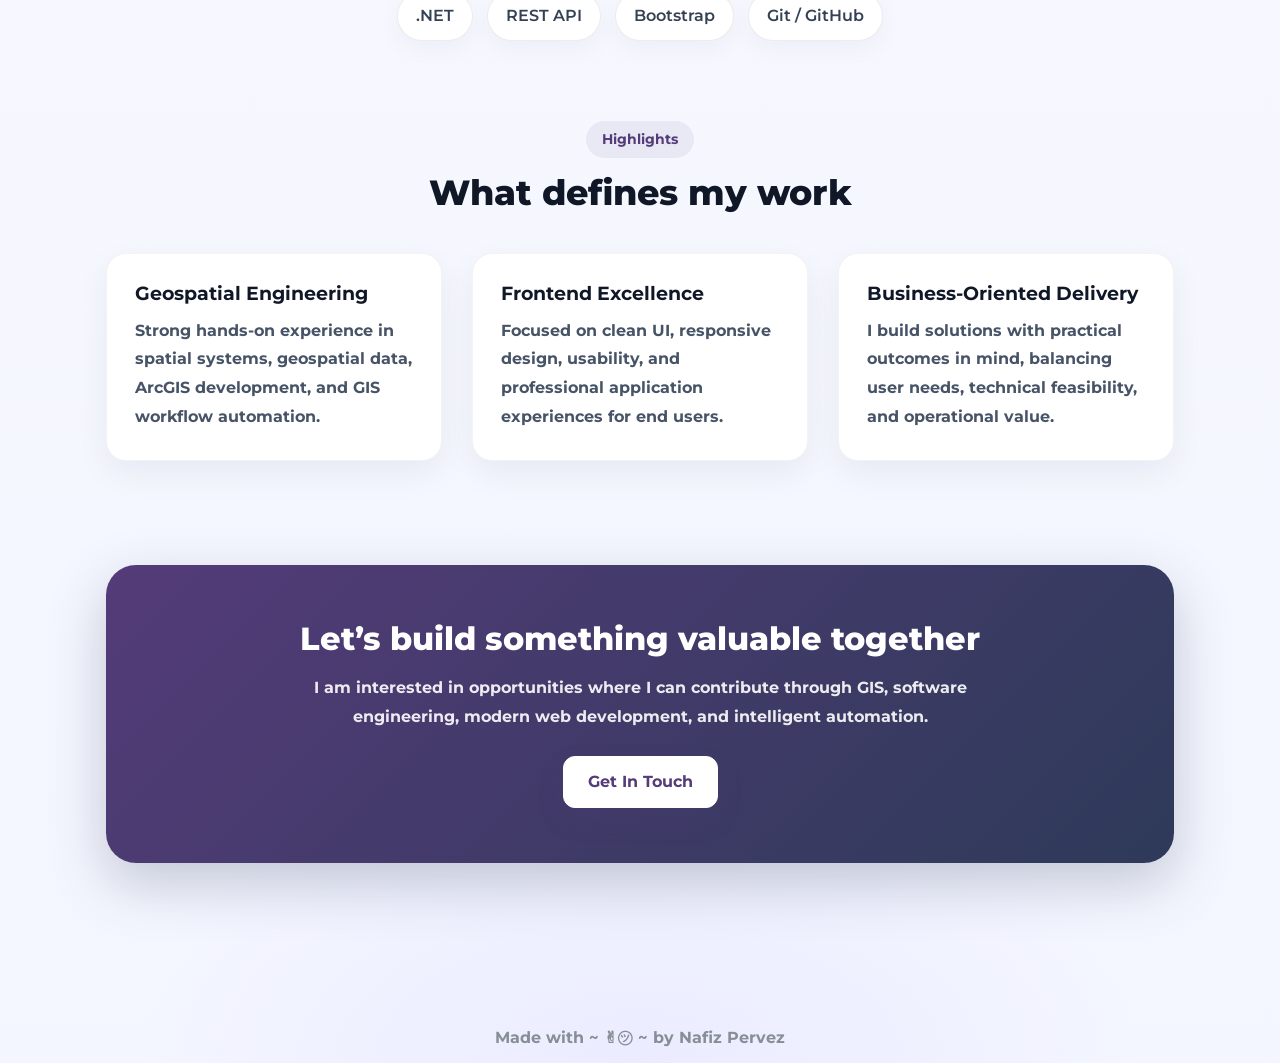
==== commit 5f97ae99: "everything up to date" ====
--- a/index.html
+++ b/index.html
@@ -4,7 +4,7 @@
     <meta charset="utf-8" />
     <meta name="viewport" content="width=device-width,initial-scale=1" />
     <title>Nafiz's Portfolio</title>
-    <link rel="icon" href="Image/engineer.ico" />
+    <link rel="icon" type="image/svg+xml" href="Image/favicon.svg" />
     <link
       rel="stylesheet"
       href="https://stackpath.bootstrapcdn.com/bootstrap/4.5.0/css/bootstrap.min.css"
@@ -90,7 +90,7 @@
               >
             </li>
             <li class="nav-item">
-              <a class="nav-link headerachor" href="skill.html">Skills</a>
+              <a class="nav-link headerachor active-page" href="skill.html">Skills</a>
             </li>
             <li class="nav-item">
               <a class="nav-link headerachor" href="project.html">Projects</a>
@@ -110,7 +110,7 @@
       </nav>
     </header>
 
-    <main>
+    <main class="home-shell">
       <section id="Home" class="hero-modern">
         <div class="row align-items-center hero-row">
           <div class="col-lg-7 col-md-12 hero-left">
--- a/style.css
+++ b/style.css
@@ -6,8 +6,24 @@
 
 .body_section {
   padding: 3% 5% 1%;
-  background: linear-gradient(180deg, #f8fbff 0%, #ffffff 45%, #f6f8fc 100%);
-  color: #1b1b1b;
+  background:
+    radial-gradient(
+      900px 420px at 0% 0%,
+      rgba(125, 102, 255, 0.12),
+      transparent 65%
+    ),
+    radial-gradient(
+      950px 480px at 100% 20%,
+      rgba(106, 90, 249, 0.11),
+      transparent 70%
+    ),
+    radial-gradient(
+      780px 420px at 50% 100%,
+      rgba(141, 128, 255, 0.09),
+      transparent 70%
+    ),
+    linear-gradient(180deg, #fbfbff 0%, #f4f6ff 100%);
+  color: #211d4f;
 }
 
 a {
@@ -25,7 +41,6 @@
 .navbar-light .navbar-brand {
   font-family: "Lovely Home";
   font-size: 50px;
-
   font-weight: bold;
   color: #351458;
 }
@@ -61,7 +76,10 @@
   padding-bottom: 16px;
 }
 
-/* Section 1 */
+/* =========================
+   LEGACY LANDING SUPPORT
+========================= */
+
 .column1 {
   background-image: linear-gradient(#fefcfe, #ffffff);
   padding: 8px 16px;
@@ -72,6 +90,7 @@
   text-align: left;
   position: relative;
 }
+
 span.wave {
   animation-name: wave-animation;
   animation-duration: 2.5s;
@@ -108,6 +127,7 @@
   position: absolute;
   right: 0;
 }
+
 .boyimage {
   height: 400px;
 }
@@ -117,6 +137,7 @@
     right: 160px;
   }
 }
+
 .boy {
   width: 100%;
   height: 100%;
@@ -144,9 +165,11 @@
     display: none;
   }
 }
+
 .Hello {
   margin-bottom: 20px;
 }
+
 p {
   line-height: 2;
   color: #868e96;
@@ -200,6 +223,7 @@
     height: 2.5rem;
     margin: 7px;
   }
+
   .btn i {
     line-height: 40px;
     font-size: 1em;
@@ -211,15 +235,16 @@
   padding-top: 7%;
 }
 
-/* Section 2 */
 .feature-1 {
   padding-top: 5%;
   text-align: center;
 }
+
 .feature-2 {
   padding-top: 5%;
   text-align: center;
 }
+
 .feature-3 {
   padding-top: 5%;
   padding-bottom: 20px;
@@ -243,6 +268,7 @@
   width: 100%;
   height: 100%;
 }
+
 .Feature-svg-image-3 {
   width: 84%;
   height: 84%;
@@ -283,76 +309,18 @@
   margin-bottom: 8px;
 }
 
-@media only screen and (max-width: 764px) {
-  .feature-2 {
-    display: flex;
-    flex-direction: column;
-  }
-  .feature-web {
-    order: 2;
-  }
-
-  .brand-name,
-  .navbar-light .navbar-brand {
-    /* font-family: "Brush Script MT"; */
-    /* margin-bottom: 3px; */
-    font-family: "Lovely Home";
-    font-size: 40px;
-    font-weight: bold;
-    color: #351458;
-  }
-}
-@media only screen and (max-width: 991px) and (min-width: 951px) {
-  .section-1 {
-    margin-top: auto;
-    padding-right: 400px;
-  }
-}
-@media only screen and (max-width: 950px) {
-  body,
-  html {
-    text-align: center;
-    font-size: 16px;
-    line-height: normal;
-  }
-  .Hello {
-    margin-bottom: 10px;
-  }
-  h1 {
-    font-size: 25px;
-  }
-  p {
-    font-size: 15px;
-    line-height: normal;
-  }
-  .section-1 {
-    text-align: center;
-  }
-  .first-image {
-    display: none;
-  }
-
-  .pandas {
-    width: 23%;
-    height: 15%;
-  }
-}
-
-footer {
-  padding-top: 2%;
-  color: #868e96;
-  text-align: center;
-}
-
 /* =========================
    MODERN LANDING PAGE
 ========================= */
 
 .modern-homepage {
   font-family: "Montserrat", sans-serif;
-  padding: 3% 5% 1%;
-  background: linear-gradient(180deg, #f8fbff 0%, #ffffff 45%, #f6f8fc 100%);
-  color: #1b1b1b;
+}
+
+.home-shell {
+  max-width: 1280px;
+  margin: 0 auto;
+  padding: 10px 14px 60px;
 }
 
 .hero-modern,
@@ -370,8 +338,51 @@
 }
 
 .hero-modern {
-  padding-top: 60px;
-  padding-bottom: 50px;
+  position: relative;
+  overflow: hidden;
+  border-radius: 34px;
+  padding-top: 46px;
+  padding-bottom: 46px;
+  margin-top: 18px;
+  background: linear-gradient(
+    135deg,
+    rgba(255, 255, 255, 0.92) 0%,
+    rgba(243, 244, 255, 0.95) 55%,
+    rgba(236, 239, 255, 0.98) 100%
+  );
+  border: 1px solid rgba(109, 94, 252, 0.08);
+  box-shadow: 0 24px 60px rgba(52, 41, 150, 0.12);
+}
+
+.hero-modern::before {
+  content: "";
+  position: absolute;
+  inset: auto auto -90px -90px;
+  width: 250px;
+  height: 250px;
+  border-radius: 50%;
+  background: radial-gradient(
+    circle,
+    rgba(109, 94, 252, 0.18) 0%,
+    rgba(109, 94, 252, 0) 72%
+  );
+  pointer-events: none;
+}
+
+.hero-modern::after {
+  content: "";
+  position: absolute;
+  top: -90px;
+  right: -90px;
+  width: 260px;
+  height: 260px;
+  border-radius: 50%;
+  background: radial-gradient(
+    circle,
+    rgba(142, 128, 255, 0.2) 0%,
+    rgba(142, 128, 255, 0) 72%
+  );
+  pointer-events: none;
 }
 
 .hero-row {
@@ -750,13 +761,38 @@
 
 /* FOOTER */
 .footer {
+  padding-top: 2%;
+  color: #868e96;
   text-align: center;
-  padding: 18px 15px 30px;
-  font-weight: 600;
-  color: #667085;
 }
 
 /* RESPONSIVE */
+@media only screen and (max-width: 764px) {
+  .feature-2 {
+    display: flex;
+    flex-direction: column;
+  }
+
+  .feature-web {
+    order: 2;
+  }
+
+  .brand-name,
+  .navbar-light .navbar-brand {
+    font-family: "Lovely Home";
+    font-size: 40px;
+    font-weight: bold;
+    color: #351458;
+  }
+}
+
+@media only screen and (max-width: 991px) and (min-width: 951px) {
+  .section-1 {
+    margin-top: auto;
+    padding-right: 400px;
+  }
+}
+
 @media (max-width: 991.98px) {
   .hero-modern {
     padding-top: 40px;
@@ -786,7 +822,47 @@
   }
 }
 
+@media only screen and (max-width: 950px) {
+  body,
+  html {
+    text-align: center;
+    font-size: 16px;
+    line-height: normal;
+  }
+
+  .Hello {
+    margin-bottom: 10px;
+  }
+
+  h1 {
+    font-size: 25px;
+  }
+
+  p {
+    font-size: 15px;
+    line-height: normal;
+  }
+
+  .section-1 {
+    text-align: center;
+  }
+
+  .first-image {
+    display: none;
+  }
+
+  .pandas {
+    width: 23%;
+    height: 15%;
+  }
+}
+
 @media (max-width: 767.98px) {
+  .home-shell {
+    padding-left: 10px;
+    padding-right: 10px;
+  }
+
   .hero-modern,
   .snapshot-section,
   .professional-summary-section,
--- a/dark-mode.css
+++ b/dark-mode.css
@@ -0,0 +1,606 @@
+:root {
+  --dark-background-color: #0b1020;
+  --dark-background-elevated: #11182b;
+  --dark-background-elevated-2: #151d33;
+  --dark-surface-glass: rgba(21, 29, 51, 0.78);
+  --dark-border-color: rgba(148, 163, 184, 0.12);
+  --dark-border-strong: rgba(129, 140, 248, 0.24);
+  --dark-text-color: #f8fafc;
+  --dark-text-muted: #cbd5e1;
+  --dark-text-soft: #94a3b8;
+  --dark-button-color: #7c3aed;
+  --dark-button-hover: #8b5cf6;
+  --dark-accent: #8b5cf6;
+  --dark-accent-2: #6366f1;
+  --dark-accent-soft: rgba(139, 92, 246, 0.16);
+  --dark-shadow-lg: 0 24px 60px rgba(0, 0, 0, 0.45);
+  --dark-shadow-md: 0 14px 34px rgba(0, 0, 0, 0.32);
+  --dark-shadow-sm: 0 10px 22px rgba(0, 0, 0, 0.24);
+}
+
+iframe {
+  border: none;
+  width: 92px;
+  height: 65px;
+  background: transparent;
+}
+
+@media (min-width: 992px) {
+  .navbar-expand-lg .navbar-nav {
+    align-items: center;
+  }
+}
+
+/* =========================================================
+   GLOBAL DARK FOUNDATION
+========================================================= */
+.dark-mode {
+  background:
+    radial-gradient(
+      900px 420px at 0% 0%,
+      rgba(99, 102, 241, 0.15),
+      transparent 65%
+    ),
+    radial-gradient(
+      950px 480px at 100% 20%,
+      rgba(139, 92, 246, 0.13),
+      transparent 70%
+    ),
+    radial-gradient(
+      780px 420px at 50% 100%,
+      rgba(59, 130, 246, 0.09),
+      transparent 70%
+    ),
+    linear-gradient(180deg, #0b1020 0%, #0f172a 45%, #111827 100%) !important;
+  color: var(--dark-text-color) !important;
+}
+
+.dark-mode body,
+.dark-mode html {
+  background: transparent !important;
+  color: var(--dark-text-color) !important;
+}
+
+.dark-mode p,
+.dark-mode li,
+.dark-mode small,
+.dark-mode span,
+.dark-mode div,
+.dark-mode label {
+  color: inherit;
+}
+
+.dark-mode p {
+  color: var(--dark-text-muted) !important;
+}
+
+.dark-mode a {
+  color: #c4b5fd;
+}
+
+.dark-mode a:hover {
+  color: #ddd6fe;
+  text-decoration: none;
+}
+
+.dark-mode strong,
+.dark-mode b,
+.dark-mode h1,
+.dark-mode h2,
+.dark-mode h3,
+.dark-mode h4,
+.dark-mode h5,
+.dark-mode h6,
+.dark-mode .card-title,
+.dark-mode .modal-title,
+.dark-mode .section-title,
+.dark-mode .hero-title,
+.dark-mode .chips-title,
+.dark-mode .project-card-title,
+.dark-mode .skill-category-title,
+.dark-mode .os-name,
+.dark-mode .info-card h3,
+.dark-mode .highlight-card h3,
+.dark-mode .summary-card h3,
+.dark-mode .expertise-card h3,
+.dark-mode .snapshot-card h3,
+.dark-mode .edu-card h3,
+.dark-mode .platform-card h4,
+.dark-mode .certificate-title {
+  color: var(--dark-text-color) !important;
+}
+
+.dark-mode .section-desc,
+.dark-mode .section-subtitle,
+.dark-mode .hero-text,
+.dark-mode .hero-subtext,
+.dark-mode .hero-description,
+.dark-mode .hero-subtitle,
+.dark-mode .edu-degree,
+.dark-mode .edu-desc,
+.dark-mode .platform-card p,
+.dark-mode .certificate-issuer,
+.dark-mode .project-card-text,
+.dark-mode .modal-paragraph,
+.dark-mode .preview-note,
+.dark-mode .modal-subtitle,
+.dark-mode .os-caption,
+.dark-mode .skill-note,
+.dark-mode .project-card p,
+.dark-mode .contact-action-card p,
+.dark-mode .summary-card p,
+.dark-mode .expertise-card p,
+.dark-mode .highlight-card p,
+.dark-mode .snapshot-card p,
+.dark-mode .info-card p {
+  color: var(--dark-text-muted) !important;
+}
+
+/* =========================================================
+   NAVBAR
+========================================================= */
+.dark-mode .navbar {
+  background: transparent !important;
+}
+
+.dark-mode .nav-link,
+.dark-mode .headerachor {
+  color: var(--dark-text-muted) !important;
+}
+
+.dark-mode .headerachor:hover,
+.dark-mode .headerachor.active-page {
+  background: rgba(255, 255, 255, 0.08) !important;
+  color: #ffffff !important;
+}
+
+.dark-mode .brand-name,
+.dark-mode .navbar-light .navbar-brand,
+.dark-mode .navbar-dark .navbar-brand {
+  color: #f8fafc !important;
+}
+
+.dark-mode .brand-name:hover {
+  color: #ddd6fe !important;
+}
+
+.dark-mode .navbar-toggler {
+  border-color: rgba(255, 255, 255, 0.18);
+  background: rgba(255, 255, 255, 0.04);
+}
+
+.dark-mode .navbar-toggler-icon {
+  filter: invert(1) brightness(1.6);
+}
+
+/* =========================================================
+   GENERIC SURFACES / CARDS / PANELS
+========================================================= */
+.dark-mode .card,
+.dark-mode .boxx,
+.dark-mode .summary-card,
+.dark-mode .highlight-card,
+.dark-mode .snapshot-card,
+.dark-mode .expertise-card,
+.dark-mode .skill-category-card,
+.dark-mode .chips-panel,
+.dark-mode .os-card,
+.dark-mode .cert-skill-card,
+.dark-mode .info-card,
+.dark-mode .project-card,
+.dark-mode .modal-panel,
+.dark-mode .contact-action-card,
+.dark-mode .hero-stat-card,
+.dark-mode .mini-stat,
+.dark-mode .platform-card,
+.dark-mode .edu-card,
+.dark-mode .certificate-card {
+  background: linear-gradient(
+    180deg,
+    rgba(17, 24, 39, 0.92) 0%,
+    rgba(15, 23, 42, 0.96) 100%
+  ) !important;
+  border: 1px solid var(--dark-border-color) !important;
+  box-shadow: var(--dark-shadow-md) !important;
+  color: var(--dark-text-color) !important;
+}
+
+.dark-mode .project-card:hover,
+.dark-mode .summary-card:hover,
+.dark-mode .highlight-card:hover,
+.dark-mode .expertise-card:hover,
+.dark-mode .platform-card:hover,
+.dark-mode .edu-card:hover,
+.dark-mode .certificate-card:hover,
+.dark-mode .contact-action-card:hover,
+.dark-mode .skill-item:hover {
+  border-color: var(--dark-border-strong) !important;
+  box-shadow: var(--dark-shadow-lg) !important;
+}
+
+/* =========================================================
+   HERO / GLASS CONTAINERS
+========================================================= */
+.dark-mode .education-hero,
+.dark-mode .projects-hero,
+.dark-mode .contact-hero,
+.dark-mode .hero-skill,
+.dark-mode .hero-image-card,
+.dark-mode .hero-visual,
+.dark-mode .projects-hero-visual,
+.dark-mode .contact-visual-card,
+.dark-mode .platform-graphic,
+.dark-mode .final-cta-box,
+.dark-mode .cta-box {
+  background:
+    linear-gradient(
+      180deg,
+      rgba(17, 24, 39, 0.82) 0%,
+      rgba(15, 23, 42, 0.92) 100%
+    ),
+    radial-gradient(
+      circle at top right,
+      rgba(99, 102, 241, 0.14),
+      transparent 35%
+    ),
+    radial-gradient(
+      circle at bottom left,
+      rgba(139, 92, 246, 0.14),
+      transparent 35%
+    ) !important;
+  border: 1px solid var(--dark-border-color) !important;
+  box-shadow: var(--dark-shadow-lg) !important;
+  color: var(--dark-text-color) !important;
+}
+
+.dark-mode .hero-badge,
+.dark-mode .section-tag,
+.dark-mode .project-type,
+.dark-mode .certificate-category-badge,
+.dark-mode .skill-count-pill,
+.dark-mode .section-count-badge,
+.dark-mode .status-pill {
+  background: var(--dark-accent-soft) !important;
+  color: #ddd6fe !important;
+  border: 1px solid rgba(139, 92, 246, 0.2) !important;
+}
+
+.dark-mode .project-link-chip {
+  background: rgba(16, 185, 129, 0.16) !important;
+  color: #a7f3d0 !important;
+  border: 1px solid rgba(16, 185, 129, 0.18) !important;
+}
+
+.dark-mode .project-link-chip.no-link {
+  background: rgba(148, 163, 184, 0.12) !important;
+  color: #cbd5e1 !important;
+  border: 1px solid rgba(148, 163, 184, 0.16) !important;
+}
+
+.dark-mode .floating-chip,
+.dark-mode .skill-chip,
+.dark-mode .modal-skill,
+.dark-mode .project-tags span,
+.dark-mode .tech-stack-grid span,
+.dark-mode .certificate-badge {
+  background: rgba(255, 255, 255, 0.06) !important;
+  color: var(--dark-text-muted) !important;
+  border: 1px solid rgba(255, 255, 255, 0.08) !important;
+  box-shadow: none !important;
+}
+
+.dark-mode .hero-title .accent {
+  background: linear-gradient(90deg, #c4b5fd, #93c5fd) !important;
+  -webkit-background-clip: text;
+  -webkit-text-fill-color: transparent;
+  background-clip: text;
+}
+
+.dark-mode .hero-stat-card h3,
+.dark-mode .mini-stat h3,
+.dark-mode .snapshot-card h3,
+.dark-mode .section-count-badge span {
+  color: #ffffff !important;
+}
+
+.dark-mode .section-count-badge small,
+.dark-mode .hero-stat-card p,
+.dark-mode .mini-stat p {
+  color: var(--dark-text-soft) !important;
+}
+
+/* =========================================================
+   INDEX / LANDING PAGE SPECIFIC
+========================================================= */
+.dark-mode .column1 {
+  background: transparent !important;
+}
+
+.dark-mode .btn {
+  background: rgba(255, 255, 255, 0.06) !important;
+  color: #c4b5fd !important;
+  border: 1px solid rgba(255, 255, 255, 0.08);
+  box-shadow: var(--dark-shadow-sm) !important;
+}
+
+.dark-mode .btn i {
+  color: inherit !important;
+}
+
+.dark-mode .btn::before {
+  background: linear-gradient(135deg, #7c3aed, #4f46e5) !important;
+}
+
+.dark-mode .modern-social-icons .btn {
+  background: rgba(255, 255, 255, 0.06) !important;
+  color: #ddd6fe !important;
+  border: 1px solid rgba(255, 255, 255, 0.08) !important;
+}
+
+.dark-mode .modern-social-icons .btn:hover {
+  background: linear-gradient(135deg, #7c3aed, #4f46e5) !important;
+  color: #ffffff !important;
+}
+
+/* =========================================================
+   EDUCATION PAGE
+========================================================= */
+.dark-mode .education-line {
+  background: linear-gradient(180deg, #8b5cf6 0%, #334155 100%) !important;
+}
+
+.dark-mode .edu-year {
+  background: rgba(139, 92, 246, 0.14) !important;
+  color: #e9d5ff !important;
+  border: 1px solid rgba(139, 92, 246, 0.18) !important;
+}
+
+.dark-mode .edu-dot {
+  background: #8b5cf6 !important;
+  border-color: rgba(255, 255, 255, 0.08) !important;
+  box-shadow: 0 0 0 4px rgba(139, 92, 246, 0.18) !important;
+}
+
+.dark-mode .edu-icon,
+.dark-mode .platform-icon,
+.dark-mode .skill-category-icon,
+.dark-mode .info-card-icon,
+.dark-mode .expertise-icon,
+.dark-mode .contact-action-icon,
+.dark-mode .os-icon,
+.dark-mode .skill-icon-badge {
+  background: linear-gradient(
+    180deg,
+    rgba(139, 92, 246, 0.18) 0%,
+    rgba(99, 102, 241, 0.12) 100%
+  ) !important;
+  color: #ddd6fe !important;
+  box-shadow: none !important;
+}
+
+.dark-mode .edu-link,
+.dark-mode .project-link-btn,
+.dark-mode .primary-action,
+.dark-mode .primary-btn,
+.dark-mode .cta-btn,
+.dark-mode .hero-btn.primary-btn,
+.dark-mode .resume-action-btn.primary-action {
+  background: linear-gradient(135deg, #7c3aed 0%, #4f46e5 100%) !important;
+  color: #ffffff !important;
+  border: 1px solid rgba(255, 255, 255, 0.06) !important;
+  box-shadow: 0 12px 28px rgba(79, 70, 229, 0.35) !important;
+}
+
+.dark-mode .edu-link:hover,
+.dark-mode .project-link-btn:hover,
+.dark-mode .primary-btn:hover,
+.dark-mode .primary-action:hover,
+.dark-mode .cta-btn:hover,
+.dark-mode .hero-btn.primary-btn:hover {
+  background: linear-gradient(135deg, #8b5cf6 0%, #6366f1 100%) !important;
+  color: #ffffff !important;
+}
+
+.dark-mode .cert-search-wrap input {
+  background: rgba(255, 255, 255, 0.06) !important;
+  border: 1px solid rgba(255, 255, 255, 0.08) !important;
+  color: var(--dark-text-color) !important;
+  box-shadow: none !important;
+}
+
+.dark-mode .cert-search-wrap input::placeholder {
+  color: #94a3b8 !important;
+}
+
+.dark-mode .cert-search-wrap i {
+  color: #94a3b8 !important;
+}
+
+.dark-mode .cert-filter-chip {
+  background: rgba(255, 255, 255, 0.05) !important;
+  color: var(--dark-text-muted) !important;
+  border: 1px solid rgba(255, 255, 255, 0.08) !important;
+  box-shadow: none !important;
+}
+
+.dark-mode .cert-filter-chip:hover,
+.dark-mode .cert-filter-chip.active {
+  background: linear-gradient(135deg, #7c3aed, #4f46e5) !important;
+  color: #ffffff !important;
+}
+
+.dark-mode .cert-empty-state,
+.dark-mode .preview-unavailable {
+  background: rgba(255, 255, 255, 0.04) !important;
+  color: var(--dark-text-muted) !important;
+  border: 1px dashed rgba(255, 255, 255, 0.1) !important;
+}
+
+/* =========================================================
+   PROJECT PAGE
+========================================================= */
+.dark-mode .project-card,
+.dark-mode .project-card button {
+  color: var(--dark-text-color) !important;
+}
+
+.dark-mode .preview-box,
+.dark-mode .resume-preview-wrap,
+.dark-mode .certificate-preview-wrap {
+  background: #0f172a !important;
+  border: 1px solid rgba(255, 255, 255, 0.08) !important;
+  box-shadow: inset 0 0 0 1px rgba(255, 255, 255, 0.03) !important;
+}
+
+.dark-mode .preview-frame,
+.dark-mode .resume-frame {
+  background: #0b1020 !important;
+}
+
+.dark-mode .modal-list li,
+.dark-mode .lp-list li {
+  color: var(--dark-text-muted) !important;
+}
+
+/* =========================================================
+   CONTACT PAGE
+========================================================= */
+.dark-mode .email-icon {
+  background: linear-gradient(135deg, #7c3aed, #4f46e5) !important;
+}
+
+.dark-mode .linkedin-icon {
+  background: linear-gradient(135deg, #2563eb, #1d4ed8) !important;
+}
+
+.dark-mode .github-icon {
+  background: linear-gradient(135deg, #475569, #0f172a) !important;
+}
+
+.dark-mode .secondary-btn,
+.dark-mode .hero-btn.secondary-btn {
+  background: rgba(255, 255, 255, 0.06) !important;
+  color: #ddd6fe !important;
+  border: 1px solid rgba(255, 255, 255, 0.08) !important;
+}
+
+.dark-mode .secondary-btn:hover,
+.dark-mode .hero-btn.secondary-btn:hover {
+  background: rgba(255, 255, 255, 0.1) !important;
+  color: #ffffff !important;
+}
+
+/* =========================================================
+   SKILLS PAGE
+========================================================= */
+.dark-mode .skill-item {
+  background: rgba(255, 255, 255, 0.04) !important;
+  border: 1px solid rgba(255, 255, 255, 0.06) !important;
+}
+
+.dark-mode .skill-bar-track {
+  background: rgba(255, 255, 255, 0.08) !important;
+  box-shadow: inset 0 2px 5px rgba(0, 0, 0, 0.24) !important;
+}
+
+.dark-mode .skill-bar-fill {
+  background: linear-gradient(
+    90deg,
+    #8b5cf6 0%,
+    #6366f1 55%,
+    #3b82f6 100%
+  ) !important;
+}
+
+.dark-mode .skill-name,
+.dark-mode .skill-percent,
+.dark-mode .os-value,
+.dark-mode .os-name,
+.dark-mode .chips-title,
+.dark-mode .skill-category-meta,
+.dark-mode .skill-chip,
+.dark-mode .cert-skill-item {
+  color: var(--dark-text-color) !important;
+}
+
+.dark-mode .skill-category-meta,
+.dark-mode .skill-note,
+.dark-mode .os-caption {
+  color: var(--dark-text-soft) !important;
+}
+
+/* =========================================================
+   MODALS
+========================================================= */
+.dark-mode .modal-content,
+.dark-mode .certificate-modal .modal-content,
+.dark-mode .project-modal .modal-content,
+.dark-mode .resume-modal .modal-content {
+  background: linear-gradient(
+    180deg,
+    rgba(17, 24, 39, 0.98) 0%,
+    rgba(15, 23, 42, 0.98) 100%
+  ) !important;
+  color: var(--dark-text-color) !important;
+  border: 1px solid rgba(255, 255, 255, 0.06) !important;
+}
+
+.dark-mode .modal-header,
+.dark-mode .certificate-modal .modal-header,
+.dark-mode .project-modal .modal-header,
+.dark-mode .resume-modal .modal-header {
+  background: linear-gradient(
+    180deg,
+    rgba(23, 33, 56, 0.98) 0%,
+    rgba(17, 24, 39, 0.98) 100%
+  ) !important;
+  border-bottom: 1px solid rgba(255, 255, 255, 0.08) !important;
+}
+
+.dark-mode .modal-body,
+.dark-mode .certificate-modal .modal-body,
+.dark-mode .project-modal .modal-body,
+.dark-mode .resume-modal .modal-body {
+  background: #0f172a !important;
+}
+
+.dark-mode .close,
+.dark-mode .modal-close-btn {
+  color: #e2e8f0 !important;
+  text-shadow: none !important;
+  opacity: 1 !important;
+}
+
+/* =========================================================
+   ICON COLORS / SPECIAL FIXES
+========================================================= */
+.dark-mode .fab,
+.dark-mode .fas,
+.dark-mode .iconify {
+  color: inherit;
+}
+
+.dark-mode .github {
+  color: #e2e8f0 !important;
+}
+
+.dark-mode .linkedin {
+  color: #60a5fa !important;
+}
+
+.dark-mode .google {
+  color: #fda4af !important;
+}
+
+.dark-mode .moon,
+.dark-mode .sun {
+  color: inherit;
+}
+
+/* =========================================================
+   FOOTER
+========================================================= */
+.dark-mode .footer,
+.dark-mode footer {
+  color: var(--dark-text-soft) !important;
+}
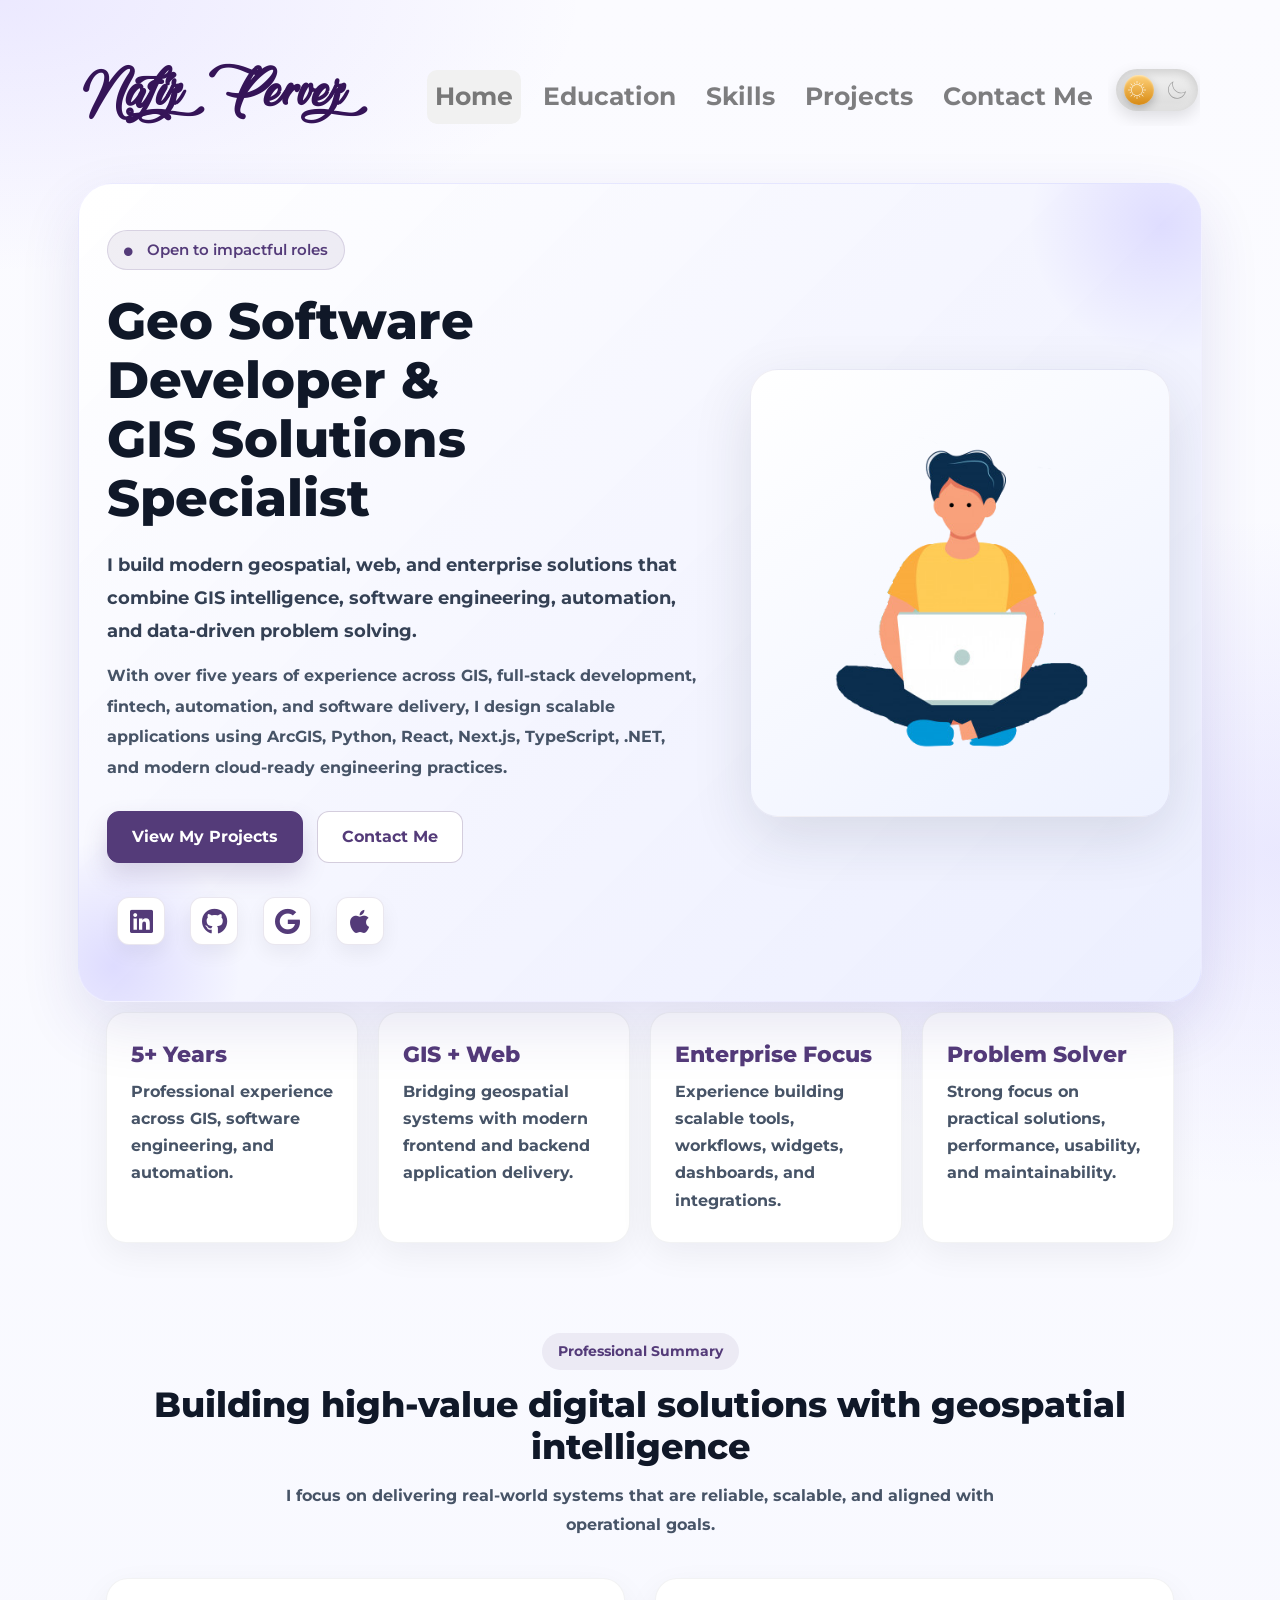
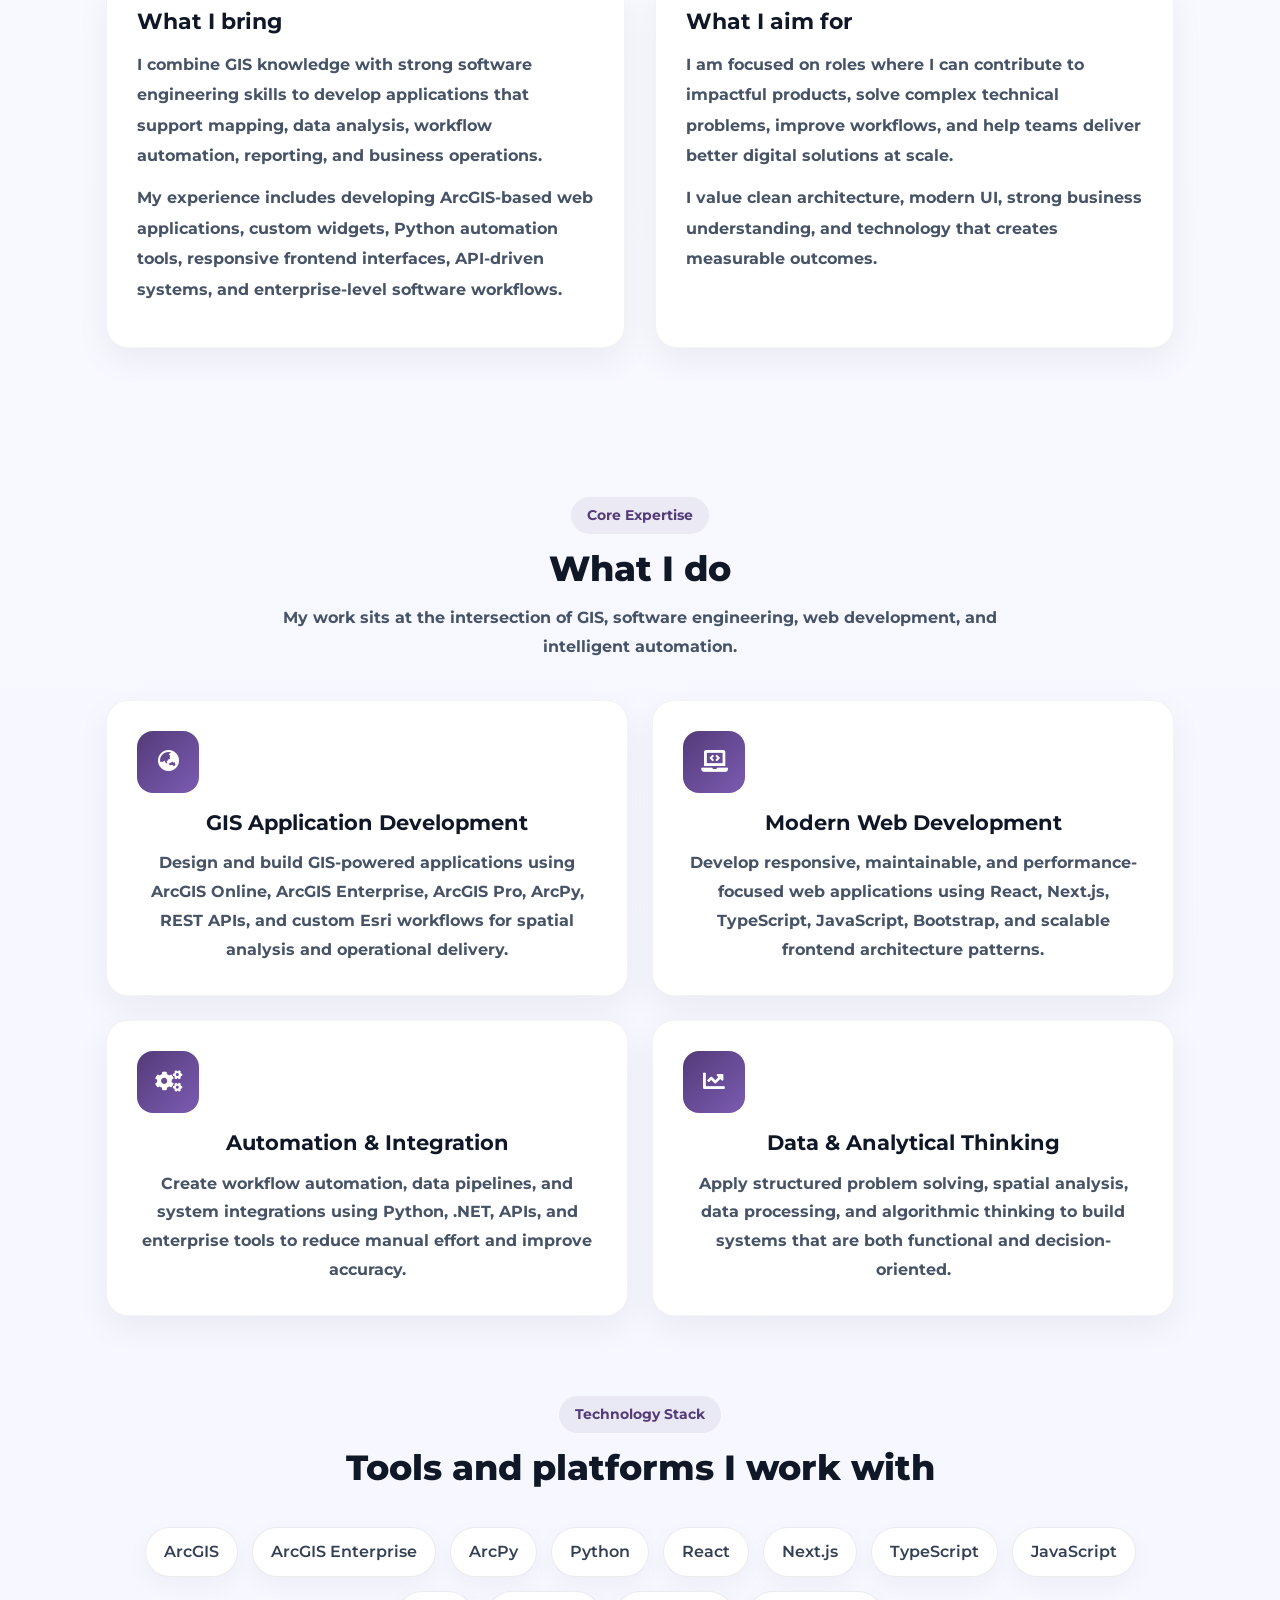
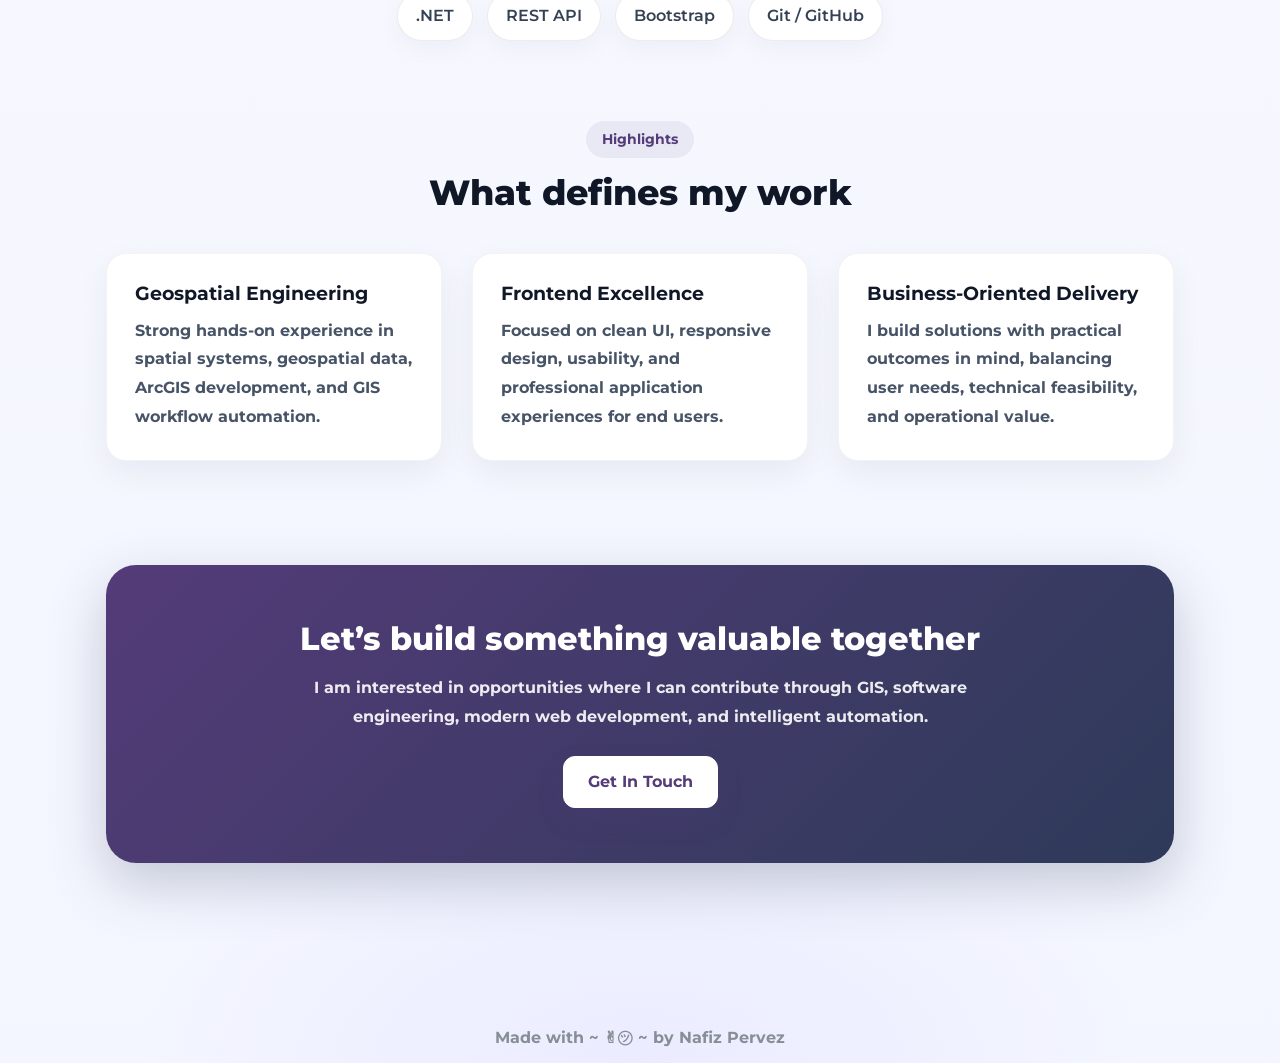
==== commit 6beabebd: "Dark Mode Fixed" ====
--- a/index.html
+++ b/index.html
@@ -90,7 +90,7 @@
               >
             </li>
             <li class="nav-item">
-              <a class="nav-link headerachor active-page" href="skill.html">Skills</a>
+              <a class="nav-link headerachor" href="skill.html">Skills</a>
             </li>
             <li class="nav-item">
               <a class="nav-link headerachor" href="project.html">Projects</a>
--- a/dark-mode.css
+++ b/dark-mode.css
@@ -10,8 +10,8 @@
   --dark-text-soft: #94a3b8;
   --dark-button-color: #7c3aed;
   --dark-button-hover: #8b5cf6;
-  --dark-accent: #8b5cf6;
-  --dark-accent-2: #6366f1;
+  --dark-accent: #a78bfa;
+  --dark-accent-2: #60a5fa;
   --dark-accent-soft: rgba(139, 92, 246, 0.16);
   --dark-shadow-lg: 0 24px 60px rgba(0, 0, 0, 0.45);
   --dark-shadow-md: 0 14px 34px rgba(0, 0, 0, 0.32);
@@ -34,6 +34,7 @@
 /* =========================================================
    GLOBAL DARK FOUNDATION
 ========================================================= */
+body.dark-mode,
 .dark-mode {
   background:
     radial-gradient(
@@ -55,19 +56,8 @@
   color: var(--dark-text-color) !important;
 }
 
-.dark-mode body,
-.dark-mode html {
-  background: transparent !important;
-  color: var(--dark-text-color) !important;
-}
-
-.dark-mode p,
-.dark-mode li,
-.dark-mode small,
-.dark-mode span,
-.dark-mode div,
-.dark-mode label {
-  color: inherit;
+body.dark-mode {
+  color: var(--dark-text-color) !important;
 }
 
 .dark-mode p {
@@ -106,7 +96,11 @@
 .dark-mode .snapshot-card h3,
 .dark-mode .edu-card h3,
 .dark-mode .platform-card h4,
-.dark-mode .certificate-title {
+.dark-mode .certificate-title,
+.dark-mode .contact-action-card h3,
+.dark-mode .skill-name,
+.dark-mode .skill-percent,
+.dark-mode .os-value {
   color: var(--dark-text-color) !important;
 }
 
@@ -132,7 +126,11 @@
 .dark-mode .expertise-card p,
 .dark-mode .highlight-card p,
 .dark-mode .snapshot-card p,
-.dark-mode .info-card p {
+.dark-mode .info-card p,
+.dark-mode .hero-stat-card p,
+.dark-mode .mini-stat p,
+.dark-mode .section-count-badge small,
+.dark-mode .certificate-open {
   color: var(--dark-text-muted) !important;
 }
 
@@ -221,6 +219,7 @@
 /* =========================================================
    HERO / GLASS CONTAINERS
 ========================================================= */
+.dark-mode .hero-modern,
 .dark-mode .education-hero,
 .dark-mode .projects-hero,
 .dark-mode .contact-hero,
@@ -259,7 +258,8 @@
 .dark-mode .certificate-category-badge,
 .dark-mode .skill-count-pill,
 .dark-mode .section-count-badge,
-.dark-mode .status-pill {
+.dark-mode .status-pill,
+.dark-mode .edu-year {
   background: var(--dark-accent-soft) !important;
   color: #ddd6fe !important;
   border: 1px solid rgba(139, 92, 246, 0.2) !important;
@@ -289,24 +289,14 @@
   box-shadow: none !important;
 }
 
-.dark-mode .hero-title .accent {
-  background: linear-gradient(90deg, #c4b5fd, #93c5fd) !important;
-  -webkit-background-clip: text;
-  -webkit-text-fill-color: transparent;
-  background-clip: text;
-}
-
-.dark-mode .hero-stat-card h3,
-.dark-mode .mini-stat h3,
-.dark-mode .snapshot-card h3,
-.dark-mode .section-count-badge span {
-  color: #ffffff !important;
-}
-
-.dark-mode .section-count-badge small,
-.dark-mode .hero-stat-card p,
-.dark-mode .mini-stat p {
-  color: var(--dark-text-soft) !important;
+/* IMPORTANT FIX: do not use transparent clipped text in dark mode */
+.dark-mode .hero-title .accent,
+.dark-mode .section-title .accent {
+  background: none !important;
+  -webkit-background-clip: initial !important;
+  background-clip: initial !important;
+  -webkit-text-fill-color: initial !important;
+  color: var(--dark-accent) !important;
 }
 
 /* =========================================================
@@ -314,6 +304,21 @@
 ========================================================= */
 .dark-mode .column1 {
   background: transparent !important;
+}
+
+.dark-mode .hero-title,
+.dark-mode .section-title {
+  color: #f8fafc !important;
+}
+
+.dark-mode .hero-subtitle,
+.dark-mode .hero-description,
+.dark-mode .section-subtitle,
+.dark-mode .snapshot-card p,
+.dark-mode .summary-card p,
+.dark-mode .expertise-card p,
+.dark-mode .highlight-card p {
+  color: var(--dark-text-muted) !important;
 }
 
 .dark-mode .btn {
@@ -342,17 +347,47 @@
   color: #ffffff !important;
 }
 
+.dark-mode .primary-btn,
+.dark-mode .hero-btn.primary-btn,
+.dark-mode .project-link-btn,
+.dark-mode .primary-action,
+.dark-mode .cta-btn,
+.dark-mode .edu-link,
+.dark-mode .resume-action-btn.primary-action {
+  background: linear-gradient(135deg, #7c3aed 0%, #4f46e5 100%) !important;
+  color: #ffffff !important;
+  border: 1px solid rgba(255, 255, 255, 0.06) !important;
+  box-shadow: 0 12px 28px rgba(79, 70, 229, 0.35) !important;
+}
+
+.dark-mode .primary-btn:hover,
+.dark-mode .hero-btn.primary-btn:hover,
+.dark-mode .project-link-btn:hover,
+.dark-mode .primary-action:hover,
+.dark-mode .cta-btn:hover,
+.dark-mode .edu-link:hover {
+  background: linear-gradient(135deg, #8b5cf6 0%, #6366f1 100%) !important;
+  color: #ffffff !important;
+}
+
+.dark-mode .secondary-btn,
+.dark-mode .hero-btn.secondary-btn {
+  background: rgba(255, 255, 255, 0.06) !important;
+  color: #ddd6fe !important;
+  border: 1px solid rgba(255, 255, 255, 0.08) !important;
+}
+
+.dark-mode .secondary-btn:hover,
+.dark-mode .hero-btn.secondary-btn:hover {
+  background: rgba(255, 255, 255, 0.1) !important;
+  color: #ffffff !important;
+}
+
 /* =========================================================
    EDUCATION PAGE
 ========================================================= */
 .dark-mode .education-line {
   background: linear-gradient(180deg, #8b5cf6 0%, #334155 100%) !important;
-}
-
-.dark-mode .edu-year {
-  background: rgba(139, 92, 246, 0.14) !important;
-  color: #e9d5ff !important;
-  border: 1px solid rgba(139, 92, 246, 0.18) !important;
 }
 
 .dark-mode .edu-dot {
@@ -378,29 +413,6 @@
   box-shadow: none !important;
 }
 
-.dark-mode .edu-link,
-.dark-mode .project-link-btn,
-.dark-mode .primary-action,
-.dark-mode .primary-btn,
-.dark-mode .cta-btn,
-.dark-mode .hero-btn.primary-btn,
-.dark-mode .resume-action-btn.primary-action {
-  background: linear-gradient(135deg, #7c3aed 0%, #4f46e5 100%) !important;
-  color: #ffffff !important;
-  border: 1px solid rgba(255, 255, 255, 0.06) !important;
-  box-shadow: 0 12px 28px rgba(79, 70, 229, 0.35) !important;
-}
-
-.dark-mode .edu-link:hover,
-.dark-mode .project-link-btn:hover,
-.dark-mode .primary-btn:hover,
-.dark-mode .primary-action:hover,
-.dark-mode .cta-btn:hover,
-.dark-mode .hero-btn.primary-btn:hover {
-  background: linear-gradient(135deg, #8b5cf6 0%, #6366f1 100%) !important;
-  color: #ffffff !important;
-}
-
 .dark-mode .cert-search-wrap input {
   background: rgba(255, 255, 255, 0.06) !important;
   border: 1px solid rgba(255, 255, 255, 0.08) !important;
@@ -475,19 +487,6 @@
 
 .dark-mode .github-icon {
   background: linear-gradient(135deg, #475569, #0f172a) !important;
-}
-
-.dark-mode .secondary-btn,
-.dark-mode .hero-btn.secondary-btn {
-  background: rgba(255, 255, 255, 0.06) !important;
-  color: #ddd6fe !important;
-  border: 1px solid rgba(255, 255, 255, 0.08) !important;
-}
-
-.dark-mode .secondary-btn:hover,
-.dark-mode .hero-btn.secondary-btn:hover {
-  background: rgba(255, 255, 255, 0.1) !important;
-  color: #ffffff !important;
 }
 
 /* =========================================================
@@ -510,17 +509,6 @@
     #6366f1 55%,
     #3b82f6 100%
   ) !important;
-}
-
-.dark-mode .skill-name,
-.dark-mode .skill-percent,
-.dark-mode .os-value,
-.dark-mode .os-name,
-.dark-mode .chips-title,
-.dark-mode .skill-category-meta,
-.dark-mode .skill-chip,
-.dark-mode .cert-skill-item {
-  color: var(--dark-text-color) !important;
 }
 
 .dark-mode .skill-category-meta,
@@ -603,4 +591,4 @@
 .dark-mode .footer,
 .dark-mode footer {
   color: var(--dark-text-soft) !important;
-}
+}
